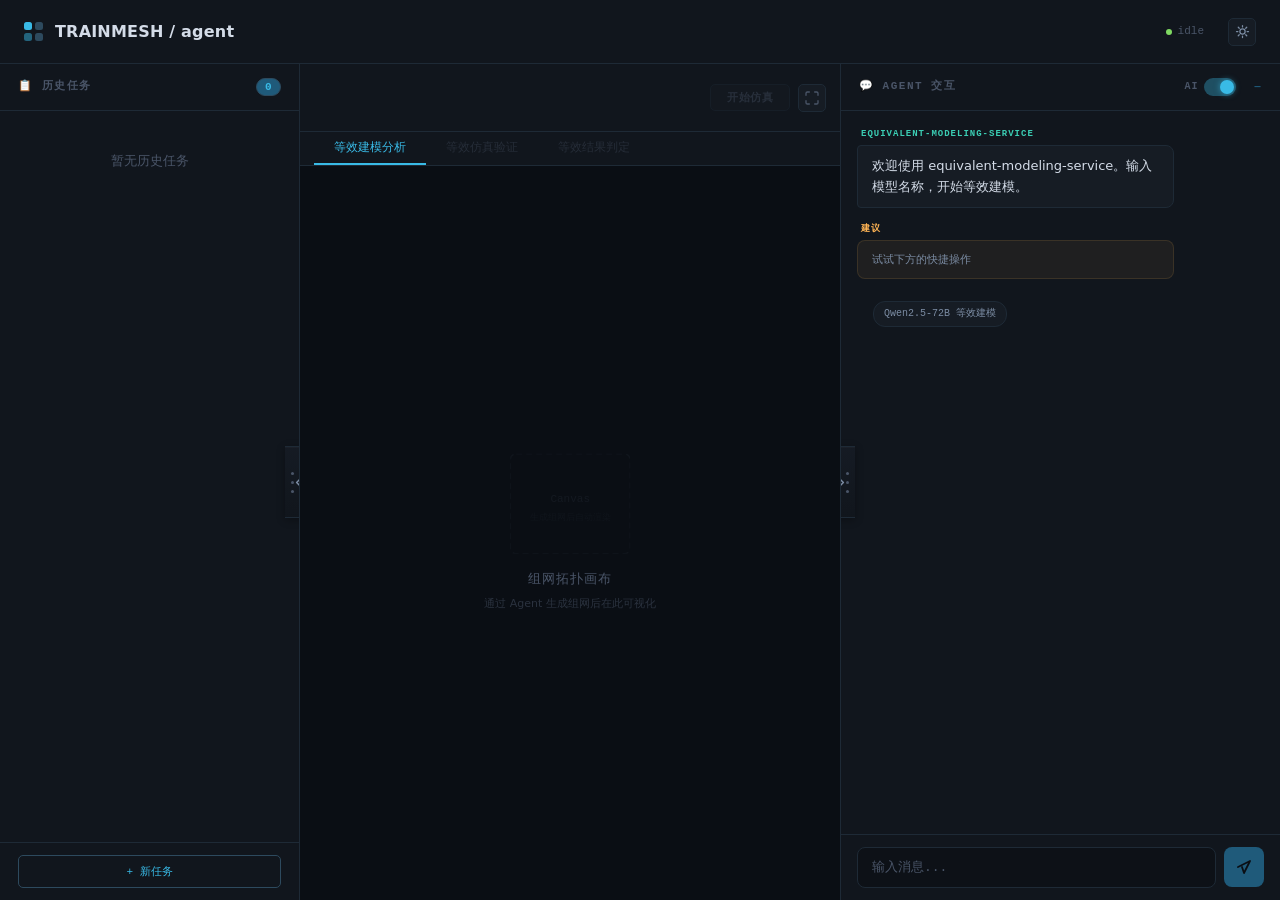
==== static/index.html @ 900a9693 "fix(web): 切换会话时断开旧仿真进度链路，修复新任务显示上一任务进度条 - newSession() / restoreSession() 切换会话时调用 _resetSimulationUi" ====
<!doctype html>
<html lang="zh-CN">
    <head>
        <meta charset="UTF-8" />
        <meta name="viewport" content="width=device-width, initial-scale=1.0" />
        <title>equivalent-modeling-service</title>
        <!-- 资源用**相对路径**：页面可能被 nginx 挂在任意前缀下（如 /ftbot/equivalent/），
             写死 /static/... 会让浏览器把它打到 nginx 根上（那里没有本应用的 location）而 404。 -->
        <script src="static/marked.min.js"></script>
        <script src="static/d3.v7.min.js"></script>
        <!-- 主题必须在首次绘制前落定，否则会先闪一下暗色（FOUC）。
             单一事实来源：<html data-theme="dark|light">，取值持久化在
             localStorage["tms-theme"]；从未选择过时用 DEFAULT_THEME。 -->
        <script>
            (function () {
                var KEY = "tms-theme";
                var DEFAULT_THEME = "dark"; // 想跟随系统配色可改成 "auto"
                var theme = DEFAULT_THEME;
                try {
                    var saved = localStorage.getItem(KEY);
                    if (saved === "light" || saved === "dark") {
                        theme = saved;
                    } else if (DEFAULT_THEME === "auto") {
                        theme = window.matchMedia("(prefers-color-scheme: light)").matches
                            ? "light"
                            : "dark";
                    }
                } catch (e) {
                    /* 隐私模式下 localStorage 不可用 → 回落默认主题 */
                }
                // URL 覆盖（优先级最高，且不落盘）：?theme=light / ?theme=dark
                // 用于分享链接与回归验证，不会改掉对方已保存的偏好。
                try {
                    var forced = /[?&]theme=(light|dark)/.exec(window.location.search);
                    if (forced) theme = forced[1];
                } catch (e) {
                    /* ignore */
                }
                document.documentElement.setAttribute("data-theme", theme);
                window.__TMS_THEME_KEY = KEY;
                window.__TMS_DEFAULT_THEME = DEFAULT_THEME;
            })();
        </script>
        <!-- 不引入任何外链样式表/字体：内网部署的 CSP 是 style-src *.huawei.com 'unsafe-inline'，
             fonts.googleapis.com 既被 CSP 拦掉、本身也不可达，控制台会报
             "Loading the stylesheet ... violates the following Content Security Policy directive"。
             等宽字体只保留 local() 声明（见下方 @font-face），零网络请求。 -->
        <link rel="stylesheet" href="static/moe-arch-renderer.css?v=20261008" />
        <style>
            /* ════════════════════════════════════════════════════════════════
               主题 token —— 颜色的单一事实来源
               <html data-theme="dark"> 为默认，<html data-theme="light"> 走下方覆盖块。
               约定：组件规则只允许引用变量，禁止再写死颜色字面量；
                     新增浅色/暗色差异时只改本层，不动任何组件规则。
               半透明色统一用 rgba(var(--TOKEN-rgb), a) 组装，因此每个强调色都带 -rgb 通道。
               ════════════════════════════════════════════════════════════════ */
            /* 等宽字体（JetBrains Mono）：刻意只用 local() 源 —— 不下载、不受 CSP 约束，
               本机装了就用它，没装则整族加载失败，由 --font-mono 的回退栈接手。
               不要改成 url(...) 或换回 fonts.googleapis.com：内网会被 CSP 拦掉。 */
            @font-face {
                font-family: "JetBrains Mono";
                font-style: normal;
                src: local("JetBrains Mono"), local("JetBrainsMono-Regular"),
                     local("JetBrainsMono-Medium"), local("JetBrainsMono-SemiBold");
            }
            :root {
                /* ── 表面 ── */
                --bg-deep: #0a0e14;         /* 画布底 */
                --bg-panel: #11161d;        /* 侧栏 / 工具条 */
                --bg-panel-rgb: 17, 22, 29;
                --bg-surface: #161c24;      /* 卡片 / 输入框 */
                --bg-surface-rgb: 22, 28, 36;
                --bg-hover: #1c2430;
                --bg-hover-rgb: 28, 36, 48;
                --bg-input: #0d1117;
                --bg-input-rgb: 13, 17, 23;
                --bg-elevated: #161b22;     /* 表头 / 代码块 / 斑马纹 */
                --bg-elevated-2: #21262d;
                --bg-darker: #0d131a;       /* 模型结构图堆叠卡片 */

                /* ── 边框 ── */
                --border: #1e2a36;
                --border-active: #2d4a5e;
                --border-strong: #ffffff;   /* 需要最强反馈的边框（勾选框 hover 等） */

                /* ── 文本 ── */
                --text-primary: #d4dce8;
                --text-secondary: #7b8ca3;
                --text-secondary-rgb: 123, 140, 163;
                --text-muted: #4a5568;
                --text-muted-rgb: 74, 85, 104;
                --text-comment: #6e7681;    /* 结果页灰注 */
                --text-line: #484f58;       /* 结果页网格线 */
                --text-code: #c9d1d9;       /* 结果页代码 / 表体文字 */
                --wf-chevron-pending: #8a94a1; /* 工作流待执行节点的虚线描边 */

                /* ── 半透明合成基准 ── */
                --hairline-rgb: 255, 255, 255; /* 发丝分隔线 / 高光叠加 */
                --scrim: rgba(0, 0, 0, 0.45);
                --scrim-strong: rgba(0, 0, 0, 0.6);
                --overlay: rgba(10, 14, 20, 0.85);
                --toast-bg: rgba(0, 0, 0, 0.85);

                /* ── 阴影 ── */
                --shadow-soft: 0 2px 8px rgba(0, 0, 0, 0.3);
                --shadow-panel: 4px 0 20px rgba(0, 0, 0, 0.4);
                --shadow-panel-left: -4px 0 20px rgba(0, 0, 0, 0.4);
                --shadow-tip: 0 4px 16px rgba(0, 0, 0, 0.5);
                --shadow-card: 0 8px 32px rgba(0, 0, 0, 0.5);
                --shadow-pop: 0 6px 28px rgba(0, 0, 0, 0.55);
                --shadow-modal: 0 10px 40px rgba(0, 0, 0, 0.55);

                /* ── 聊天气泡内嵌底色 ── */
                --inset-code-bg: rgba(0, 0, 0, 0.3);
                --inset-block-bg: rgba(0, 0, 0, 0.35);
                --inset-th-bg: rgba(0, 0, 0, 0.25);
                --inset-td-bg: rgba(0, 0, 0, 0.1);

                /* ── 强调色 ── */
                --cyan: #39bae6;
                --cyan-rgb: 57, 186, 230;
                --cyan-dim: #1f5a7a;
                --brand: #39bae6;
                --brand-line: #2d4a5e;
                --brand-bg: #1f5a7a;
                --brand-soft: #39bae67a;
                --teal: #3bceb4;
                --teal-rgb: 59, 206, 180;
                --red: #f26d78;
                --red-rgb: 242, 109, 120;
                --yellow: #ffb454;
                --yellow-rgb: 255, 180, 84;
                --green: #7fd962;
                --green-rgb: 127, 217, 98;
                --purple: #baa1ff;
                --purple-rgb: 186, 161, 255;
                --orange: #ff8f40;
                --orange-rgb: 255, 143, 64;
                --amber: #f59e0b;
                --amber-rgb: 245, 158, 11;
                --red-strong: #ef4444;
                --info-blue: #3b82f6;
                --info-blue-rgb: 59, 130, 246;

                /* ── 结果页 / 时间线图沿用的旧调色板 ── */
                --blue: #58a6ff;
                --blue-rgb: 88, 166, 255;
                --blue-light: #79c0ff;
                --green-solid: #3fb950;
                --green-solid-rgb: 63, 185, 80;
                --green-light: #7ee787;
                --green-dark: #2ea043;
                --red-solid: #f85149;
                --red-solid-rgb: 248, 81, 73;
                --row-hover: #162430;       /* tp-rect hover 填充 */
                --row-hover-green: #1a2e1f;

                /* ── 强调底色上的文字 ── */
                --on-accent: #ffffff;       /* 半透明强调渐变底色上的文字 */
                --on-solid-accent: #0a0e14; /* 实心强调色块上的文字 */

                /* ── 图表分类色 ── */
                --chart-1: #f4a261;
                --chart-2: #6abecd;
                --chart-3: #8fc93a;
                --chart-4: #b39cd0;

                /* ── Mesh：PP 位置配色 ── */
                --mesh-pp-1: #58a6ff;
                --mesh-pp-1-hover: #79c0ff;
                --mesh-pp-2: #ff8f40;
                --mesh-pp-2-hover: #ffb366;
                --mesh-pp-3: #3fb950;
                --mesh-pp-3-hover: #4ae168;

                /* ── 模型结构图配色（topo / moe 两个渲染器共用） ── */
                --model-embed-fill: #1a1a10;
                --model-ln-fill: #111a13;
                --model-attn-fill: #111922;
                --model-attn-sub-fill: #15202b;
                --model-ffn-fill: #1a1114;
                --model-ffn-sub-fill: #1f1518;
                --model-output-fill: #1a140f;
                --model-card-fill: #111820;
                --model-router-fill: #1a1528;
                --model-expert-sel-fill: #1a2030;
                --model-expert-unsel-fill: #151018;
                --model-shared-fill: #1a2a18;

                /* ── 排版 / 动效（与主题无关） ── */
                /* 等宽栈里 Latin 等宽字体必须排在中文之前：没有 webfont 时，
                   "微软雅黑" 自带拉丁字形，若排在前面会把数字/rank/公式渲染成比例字体。 */
                --font-mono: "JetBrains Mono", ui-monospace, SFMono-Regular, Menlo,
                    Consolas, "Liberation Mono", "DejaVu Sans Mono", "Courier New",
                    "微软雅黑", "Microsoft YaHei", monospace;
                --font-sans: "微软雅黑", "Microsoft YaHei", system-ui, sans-serif;
                --radius: 8px;
                --radius-sm: 5px;
                --transition: 180ms ease;
            }

            /* ── 浅色主题：只覆盖 token，组件规则一行都不用改 ── */
            :root[data-theme="light"] {
                color-scheme: light;

                --bg-deep: #eef2f7;
                --bg-panel: #ffffff;
                --bg-panel-rgb: 255, 255, 255;
                --bg-surface: #f7f9fc;
                --bg-surface-rgb: 247, 249, 252;
                --bg-hover: #e8eef6;
                --bg-hover-rgb: 232, 238, 246;
                --bg-input: #ffffff;
                --bg-input-rgb: 255, 255, 255;
                --bg-elevated: #eef2f7;
                --bg-elevated-2: #e4eaf2;
                --bg-darker: #f2f5f9;

                --border: #d5dee9;
                --border-active: #9ab3c9;
                --border-strong: #64748b;

                --text-primary: #16212e;
                --text-secondary: #4d6076;
                --text-secondary-rgb: 77, 96, 118;
                --text-muted: #7c8da1;
                --text-muted-rgb: 124, 141, 161;
                --text-comment: #7c8da1;
                --text-line: #b6c2cf;
                --text-code: #24313f;
                --wf-chevron-pending: #8496a8;

                --hairline-rgb: 22, 33, 46;
                --scrim: rgba(15, 23, 42, 0.32);
                --scrim-strong: rgba(15, 23, 42, 0.38);
                --overlay: rgba(226, 232, 240, 0.82);
                --toast-bg: rgba(255, 255, 255, 0.97);

                --shadow-soft: 0 2px 8px rgba(15, 23, 42, 0.08);
                --shadow-panel: 4px 0 20px rgba(15, 23, 42, 0.12);
                --shadow-panel-left: -4px 0 20px rgba(15, 23, 42, 0.12);
                --shadow-tip: 0 4px 16px rgba(15, 23, 42, 0.12);
                --shadow-card: 0 8px 32px rgba(15, 23, 42, 0.14);
                --shadow-pop: 0 6px 28px rgba(15, 23, 42, 0.14);
                --shadow-modal: 0 10px 40px rgba(15, 23, 42, 0.18);

                --inset-code-bg: rgba(22, 33, 46, 0.07);
                --inset-block-bg: rgba(22, 33, 46, 0.055);
                --inset-th-bg: rgba(22, 33, 46, 0.04);
                --inset-td-bg: rgba(22, 33, 46, 0.018);

                --cyan: #0b7ba3;
                --cyan-rgb: 11, 123, 163;
                --cyan-dim: #2f6f8f;
                --brand: #2774ed;
                --brand-line: #c9dcfa;
                --brand-bg: #edf4ff;
                --brand-soft: #2774ed7a;
                --teal: #0a8a72;
                --teal-rgb: 10, 138, 114;
                --red: #c83743;
                --red-rgb: 200, 55, 67;
                --yellow: #a86a00;
                --yellow-rgb: 168, 106, 0;
                --green: #2f8f3f;
                --green-rgb: 47, 143, 63;
                --purple: #6b4fd0;
                --purple-rgb: 107, 79, 208;
                --orange: #c25a10;
                --orange-rgb: 194, 90, 16;
                --amber: #b26a00;
                --amber-rgb: 178, 106, 0;
                --red-strong: #dc2626;
                --info-blue: #2563eb;
                --info-blue-rgb: 37, 99, 235;

                --blue: #1a6fd4;
                --blue-rgb: 26, 111, 212;
                --blue-light: #3f8ae0;
                --green-solid: #1a7f37;
                --green-solid-rgb: 26, 127, 55;
                --green-light: #2ea043;
                --green-dark: #16752f;
                --red-solid: #cf222e;
                --red-solid-rgb: 207, 34, 46;
                --row-hover: #dbeafe;
                --row-hover-green: #dcf5e3;

                --on-accent: #08475e;
                --on-solid-accent: #ffffff;

                --chart-1: #e08b3c;
                --chart-2: #3d95a8;
                --chart-3: #6ba32a;
                --chart-4: #8f6fc4;

                --mesh-pp-1: #1a6fd4;
                --mesh-pp-1-hover: #3f8ae0;
                --mesh-pp-2: #c25a10;
                --mesh-pp-2-hover: #e07b2b;
                --mesh-pp-3: #1a7f37;
                --mesh-pp-3-hover: #2ea043;

                --model-embed-fill: #fdf4dc;
                --model-ln-fill: #e6f7e8;
                --model-attn-fill: #e4f2fa;
                --model-attn-sub-fill: #eef7fc;
                --model-ffn-fill: #fdeceb;
                --model-ffn-sub-fill: #fdf2f1;
                --model-output-fill: #fdeee0;
                --model-card-fill: #f4f8fb;
                --model-router-fill: #f0ecfb;
                --model-expert-sel-fill: #e4f0fa;
                --model-expert-unsel-fill: #fdeceb;
                --model-shared-fill: #e6f7e8;
            }

            /* ── 主题切换按钮 ── */
            .theme-toggle {
                margin-left: 12px;
                width: 28px;
                height: 28px;
                flex-shrink: 0;
                padding: 0;
                border-radius: var(--radius-sm);
                border: 1px solid var(--border);
                background: var(--bg-surface);
                color: var(--text-secondary);
                cursor: pointer;
                display: flex;
                align-items: center;
                justify-content: center;
                transition: all var(--transition);
            }
            .theme-toggle:hover {
                border-color: var(--cyan-dim);
                color: var(--cyan);
                background: rgba(var(--cyan-rgb), 0.1);
            }
            .theme-toggle:focus-visible {
                outline: 2px solid var(--cyan);
                outline-offset: 1px;
            }
            .theme-toggle svg {
                width: 15px;
                height: 15px;
                display: block;
            }
            /* 暗色主题显示「太阳」（点击转浅色），浅色主题显示「月亮」 */
            .theme-toggle .icon-moon {
                display: none;
            }
            :root[data-theme="light"] .theme-toggle .icon-sun {
                display: none;
            }
            :root[data-theme="light"] .theme-toggle .icon-moon {
                display: block;
            }


            * {
                margin: 0;
                padding: 0;
                box-sizing: border-box;
            }

            body {
                background: var(--bg-deep);
                color: var(--text-primary);
                font-family: var(--font-sans);
                font-size: 14px;
                line-height: 1.6;
                height: 100vh;
                overflow: hidden;
                display: flex;
                flex-direction: column;
            }

            /* ── Title Bar ── */
            .titlebar {
                height: 64px;
                background: var(--bg-panel);
                border-bottom: 1px solid var(--border);
                display: flex;
                align-items: center;
                padding: 0 24px;
                gap: 12px;
                user-select: none;
                flex-shrink: 0;
            }
            .titlebar-logo {
                font-family: var(--font-sans);
                font-weight: 700;
                font-size: 16px;
                color: var(--text-primary);
                letter-spacing: 0.2px;
                white-space: nowrap;
            }
            /* ── 统一品牌 logo（2×2 蓝方块，与算子/Agent 工作台一致） ── */
            .tb-logo {
                display: grid;
                grid-template-columns: repeat(2, 8px);
                grid-template-rows: repeat(2, 8px);
                gap: 3px;
                flex-shrink: 0;
            }
            .tb-logo i {
                width: 8px;
                height: 8px;
                border-radius: 2.5px;
                background: var(--brand);
                display: block;
            }
            .tb-logo i:nth-child(2),
            .tb-logo i:nth-child(4) {
                background: var(--brand-line);
            }
            .tb-logo i:nth-child(3) {
                background: var(--brand-soft);
            }
            .titlebar-status {
                margin-left: auto;
                font-family: var(--font-mono);
                font-size: 11px;
                color: var(--text-muted);
                display: flex;
                align-items: center;
                gap: 6px;
            }
            .status-indicator {
                width: 6px;
                height: 6px;
                border-radius: 50%;
                background: var(--green);
                animation: pulse-status 2s ease-in-out infinite;
            }
            @keyframes pulse-status {
                0%,
                100% {
                    opacity: 1;
                }
                50% {
                    opacity: 0.4;
                }
            }
            @keyframes pulse-dot {
                0%, 100% { opacity: 1; transform: scale(1); }
                50% { opacity: 0.3; transform: scale(0.6); }
            }

            /* ── Main Layout ── */
            .main-container {
                display: flex;
                flex: 1;
                min-height: 0;
            }

            /* ── Left Panel: History ── */
            .panel-left {
                width: 300px;
                min-width: 260px;
                background: var(--bg-panel);
                border-right: 1px solid var(--border);
                display: flex;
                flex-direction: column;
                flex-shrink: 0;
                position: relative;
                transition: width 0.28s cubic-bezier(0.4, 0, 0.2, 1),
                    min-width 0.28s cubic-bezier(0.4, 0, 0.2, 1);
                overflow: hidden;
            }
            .panel-left.collapsed {
                width: 36px;
                min-width: 36px;
            }
            .panel-left.collapsed .panel-header,
            .panel-left.collapsed .history-list,
            .panel-left.collapsed .panel-footer {
                display: none;
            }
            .panel-header {
                padding: 14px 18px;
                border-bottom: 1px solid var(--border);
                font-family: var(--font-mono);
                font-size: 11px;
                font-weight: 600;
                text-transform: uppercase;
                letter-spacing: 1.5px;
                color: var(--text-muted);
                display: flex;
                align-items: center;
                gap: 8px;
            }
            .panel-header .count {
                margin-left: auto;
                display: inline-flex;
                align-items: center;
                justify-content: center;
                min-width: 20px;
                height: 18px;
                padding: 0 8px;
                border-radius: 9px;
                border: 1px solid var(--brand-line);
                background: var(--brand-bg);
                color: var(--brand);
                font-family: var(--font-mono);
                font-size: 11px;
                font-weight: 600;
                line-height: 1;
                letter-spacing: 0.5px;
                white-space: nowrap;
                flex: 0 0 auto;
            }
            .history-list {
                flex: 1;
                overflow-y: auto;
                padding: 8px;
            }
            .history-list::-webkit-scrollbar {
                width: 4px;
            }
            .history-list::-webkit-scrollbar-thumb {
                background: var(--border);
                border-radius: 2px;
            }
            .history-item {
                padding: 10px 12px;
                border-radius: var(--radius-sm);
                cursor: pointer;
                transition: background var(--transition);
                margin-bottom: 3px;
                border: 1px solid transparent;
                position: relative;
            }
            .history-item:hover {
                background: var(--bg-hover);
            }
            .history-item.active {
                background: var(--bg-surface);
                border-color: var(--border-active);
            }
            .history-item-main {
                flex: 1;
                min-width: 0;
                cursor: pointer;
            }
            .history-item-title {
                font-size: 13px;
                font-weight: 500;
                color: var(--text-primary);
                margin-bottom: 3px;
                white-space: nowrap;
                overflow: hidden;
                text-overflow: ellipsis;
            }
            .history-persist-warn {
                color: var(--red);
                font-size: 11px;
                font-weight: 600;
                margin-left: 4px;
                cursor: help;
            }
            .history-item-model {
                display: flex;
                align-items: center;
                gap: 5px;
                min-width: 0;
                margin-bottom: 4px;
                font-size: 11px;
                color: var(--text-secondary);
            }
            .history-item-model-tag {
                flex-shrink: 0;
                font-family: var(--font-mono);
                font-size: 9px;
                line-height: 1;
                padding: 2px 6px;
                border-radius: 8px;
                color: var(--cyan);
                background: rgba(var(--cyan-rgb), 0.12);
            }
            .history-item-model-name {
                min-width: 0;
                white-space: nowrap;
                overflow: hidden;
                text-overflow: ellipsis;
            }
            .history-item-model-type {
                flex-shrink: 0;
                font-family: var(--font-mono);
                font-size: 9px;
                line-height: 1;
                padding: 2px 6px;
                border-radius: 8px;
                font-weight: 500;
            }
            .history-item-model-type.type-dense {
                color: var(--text-secondary);
                background: rgba(var(--text-secondary-rgb), 0.12);
            }
            .history-item-model-type.type-moe {
                color: var(--purple);
                background: rgba(var(--purple-rgb), 0.12);
            }
            .history-delete {
                position: absolute;
                right: 8px;
                bottom: 6px;
                width: 18px;
                height: 18px;
                border: none;
                background: transparent;
                color: var(--text-muted);
                cursor: pointer;
                border-radius: 3px;
                padding: 0;
                opacity: 0;
                display: flex;
                align-items: center;
                justify-content: center;
                transition:
                    opacity var(--transition),
                    color var(--transition),
                    background var(--transition);
            }
            .history-item:hover .history-delete {
                opacity: 1;
            }
            .history-delete:hover {
                color: var(--red);
                background: rgba(var(--red-rgb), 0.1);
            }
            .history-delete svg {
                width: 14px;
                height: 14px;
                fill: currentColor;
            }
            .history-empty {
                padding: 32px 16px;
                text-align: center;
                color: var(--text-muted);
                font-size: 13px;
            }
            .history-item-meta {
                font-family: var(--font-mono);
                font-size: 10px;
                color: var(--text-muted);
                display: flex;
                align-items: center;
                gap: 10px;
            }
            .history-badge {
                font-family: var(--font-mono);
                font-size: 9px;
                padding: 2px 7px;
                border-radius: 10px;
                font-weight: 500;
            }
            .badge-running {
                background: rgba(var(--cyan-rgb), 0.15);
                color: var(--cyan);
            }
            .badge-done {
                background: rgba(var(--green-rgb), 0.12);
                color: var(--green);
            }
            .badge-failed {
                background: rgba(var(--red-rgb), 0.12);
                color: var(--red);
            }
            .badge-draft {
                background: rgba(var(--text-secondary-rgb), 0.12);
                color: var(--text-secondary);
            }
            .panel-footer {
                padding: 12px 18px;
                border-top: 1px solid var(--border);
                display: flex;
                gap: 8px;
            }
            .btn-new {
                flex: 1;
                padding: 8px 0;
                background: transparent;
                border: 1px solid var(--border-active);
                color: var(--cyan);
                font-family: var(--font-mono);
                font-size: 11px;
                cursor: pointer;
                border-radius: var(--radius-sm);
                transition: all var(--transition);
                font-weight: 500;
            }
            .btn-new:hover {
                background: rgba(var(--cyan-rgb), 0.08);
            }

            /* ── Center: Canvas ── */
            .panel-center {
                flex: 1;
                background: var(--bg-deep);
                display: flex;
                flex-direction: column;
                min-width: 0;
                position: relative;
            }
            .canvas-toolbar {
                height: 68px;
                background: var(--bg-panel);
                border-bottom: 1px solid var(--border);
                display: flex;
                align-items: center;
                padding: 0 14px;
                gap: 8px;
                flex-shrink: 0;
                user-select: none;
                position: relative;
            }
            .wf-inline-svg {
                flex: 1;
                min-width: 200px;
                overflow: visible;
            }
            .canvas-label {
                display: none;
            }
            .canvas-toolbar-right {
                margin-left: auto;
                display: flex;
                gap: 8px;
                align-items: center;
            }
            .btn-sim {
                padding: 5px 16px;
                border-radius: var(--radius-sm);
                border: 1px solid var(--border);
                background: var(--bg-surface);
                color: var(--text-muted);
                font-family: var(--font-mono);
                font-size: 11px;
                font-weight: 600;
                cursor: not-allowed;
                transition: all var(--transition);
                white-space: nowrap;
                user-select: none;
                letter-spacing: 0.5px;
            }
            .btn-sim:disabled {
                opacity: 0.4;
            }
            .btn-sim.sim-done {
                cursor: default;
                opacity: 0.65;
                border-color: var(--teal);
                color: var(--teal);
                background: linear-gradient(
                    135deg,
                    rgba(var(--teal-rgb), 0.15),
                    rgba(var(--teal-rgb), 0.05)
                );
            }
            .btn-sim.sim-retry {
                cursor: pointer;
                color: var(--yellow);
                border-color: var(--orange);
                background: linear-gradient(
                    135deg,
                    rgba(var(--orange-rgb), 0.2),
                    rgba(var(--yellow-rgb), 0.08)
                );
                box-shadow: 0 0 8px rgba(var(--orange-rgb), 0.15);
            }
            .btn-sim:not(:disabled) {
                cursor: pointer;
                color: var(--on-accent);
                border-color: var(--cyan);
                background: linear-gradient(
                    135deg,
                    rgba(var(--cyan-rgb), 0.25),
                    rgba(var(--teal-rgb), 0.15)
                );
                box-shadow: 0 0 12px rgba(var(--cyan-rgb), 0.12);
            }
            .btn-sim:not(:disabled):hover {
                background: linear-gradient(
                    135deg,
                    rgba(var(--cyan-rgb), 0.4),
                    rgba(var(--teal-rgb), 0.25)
                );
                box-shadow: 0 0 18px rgba(var(--cyan-rgb), 0.25);
            }
            .toggle-btn {
                font-family: var(--font-mono);
                font-size: 9px;
                padding: 3px 10px;
                border-radius: 10px;
                border: 1px solid var(--border);
                background: transparent;
                color: var(--text-muted);
                cursor: pointer;
                transition: all var(--transition);
                font-weight: 500;
            }
            .toggle-btn:hover {
                border-color: var(--text-muted);
                color: var(--text-secondary);
            }
            .toggle-btn.active {
                border-color: var(--cyan-dim);
                color: var(--cyan);
                background: rgba(var(--cyan-rgb), 0.1);
            }

            /* ── Fullscreen Toggle Button ── */
            .btn-fullscreen {
                width: 28px;
                height: 28px;
                padding: 0;
                border-radius: var(--radius-sm);
                border: 1px solid var(--border);
                background: var(--bg-surface);
                color: var(--text-muted);
                cursor: pointer;
                display: flex;
                align-items: center;
                justify-content: center;
                transition: all var(--transition);
            }
            .btn-fullscreen:hover {
                border-color: var(--cyan-dim);
                color: var(--cyan);
                background: rgba(var(--cyan-rgb), 0.08);
            }
            .btn-fullscreen svg {
                width: 16px;
                height: 16px;
            }

            /* ── Fullscreen Mode: collapse side panels with hover slide-in ── */
            .main-container.canvas-fullscreen {
                position: relative;
            }
            .main-container.canvas-fullscreen .panel-left,
            .main-container.canvas-fullscreen .panel-right {
                display: flex;
                position: absolute;
                top: 0;
                bottom: 0;
                z-index: 200;
                transition: transform 0.3s cubic-bezier(0.4, 0, 0.2, 1);
                box-shadow: none;
            }
            .main-container.canvas-fullscreen .panel-left {
                left: 0;
                transform: translateX(-100%);
                border-right: 1px solid var(--border);
            }
            .main-container.canvas-fullscreen .panel-left.panel-visible {
                transform: translateX(0);
                box-shadow: var(--shadow-panel);
            }
            .main-container.canvas-fullscreen .panel-right {
                right: 0;
                transform: translateX(100%);
                border-left: 1px solid var(--border);
            }
            .main-container.canvas-fullscreen .panel-right.panel-visible {
                transform: translateX(0);
                box-shadow: var(--shadow-panel-left);
            }

            /* ── Edge hover trigger zones (only in fullscreen mode) ── */
            .fullscreen-edge-trigger {
                display: none;
                position: absolute;
                top: 0;
                bottom: 0;
                width: 12px;
                z-index: 199;
            }
            .main-container.canvas-fullscreen .fullscreen-edge-trigger {
                display: block;
            }
            .fullscreen-edge-trigger.left {
                left: 0;
            }
            .fullscreen-edge-trigger.right {
                right: 0;
            }

            /* ── Panel Collapse Handle (拉手) ── */
            .panel-collapse-handle {
                position: absolute;
                top: 50%;
                transform: translateY(-50%);
                z-index: 15;
                width: 28px;
                height: 72px;
                background: linear-gradient(
                    180deg,
                    rgba(var(--bg-surface-rgb), 0.96) 0%,
                    rgba(var(--bg-panel-rgb), 0.98) 100%
                );
                border: 1.5px solid var(--border);
                cursor: pointer;
                display: flex;
                align-items: center;
                justify-content: center;
                border-radius: 7px;
                transition: all 0.3s cubic-bezier(0.4, 0, 0.2, 1);
                color: var(--text-secondary);
                padding: 0;
                box-shadow: inset 0 1px 0 rgba(var(--hairline-rgb), 0.025),
                    var(--shadow-soft);
                backdrop-filter: blur(6px);
                -webkit-backdrop-filter: blur(6px);
            }
            /* Three grip dots (vertical ellipsis pattern) */
            .panel-collapse-handle::before {
                content: "";
                position: absolute;
                width: 3px;
                height: 3px;
                background: var(--text-muted);
                border-radius: 50%;
                transition: all 0.3s cubic-bezier(0.4, 0, 0.2, 1);
                box-shadow: 0 9px 0 var(--text-muted),
                    0 -9px 0 var(--text-muted);
            }
            /* Outer glow ring (invisible until hover) */
            .panel-collapse-handle::after {
                content: "";
                position: absolute;
                inset: -3px;
                border-radius: 10px;
                border: 1.5px solid transparent;
                transition: all 0.3s cubic-bezier(0.4, 0, 0.2, 1);
                pointer-events: none;
                opacity: 0;
            }
            .panel-collapse-handle:hover {
                background: linear-gradient(
                    180deg,
                    rgba(var(--bg-hover-rgb), 0.98) 0%,
                    rgba(var(--bg-surface-rgb), 0.98) 100%
                );
                border-color: var(--cyan);
                color: var(--cyan);
                box-shadow: inset 0 1px 0 rgba(var(--cyan-rgb), 0.08),
                    0 0 24px rgba(var(--cyan-rgb), 0.18),
                    0 0 6px rgba(var(--cyan-rgb), 0.1);
                transform: translateY(-50%) scale(1.06);
            }
            .panel-collapse-handle:hover::before {
                background: var(--cyan);
                box-shadow: 0 9px 0 var(--cyan),
                    0 -9px 0 var(--cyan);
                filter: drop-shadow(0 0 3px rgba(var(--cyan-rgb), 0.5));
            }
            .panel-collapse-handle:hover::after {
                border-color: rgba(var(--cyan-rgb), 0.22);
                opacity: 1;
                box-shadow: 0 0 14px rgba(var(--cyan-rgb), 0.06);
            }
            .panel-collapse-handle:active {
                transform: translateY(-50%) scale(0.97) !important;
                transition: all 0.08s ease;
            }
            .panel-collapse-handle svg {
                width: 15px;
                height: 15px;
                transition: transform 0.35s cubic-bezier(0.4, 0, 0.2, 1),
                    filter 0.3s ease;
                flex-shrink: 0;
            }
            .panel-collapse-handle:hover svg {
                filter: drop-shadow(0 0 4px rgba(var(--cyan-rgb), 0.35));
            }

            /* ── Left panel handle (attached to right edge) ── */
            .panel-left .panel-collapse-handle {
                right: -14px;
                border-left: none;
                border-radius: 0 7px 7px 0;
            }
            .panel-left .panel-collapse-handle::before {
                left: 6px;
            }

            /* ── Right panel handle (attached to left edge) ── */
            .panel-right .panel-collapse-handle {
                left: -14px;
                border-right: none;
                border-radius: 7px 0 0 7px;
            }
            .panel-right .panel-collapse-handle::before {
                right: 6px;
            }

            /* ── Collapsed state: handle centered in thin strip ── */
            .panel-left.collapsed .panel-collapse-handle {
                right: auto;
                left: 50%;
                transform: translate(-50%, -50%);
                border: 1.5px solid var(--border);
                border-radius: 7px;
            }
            .panel-left.collapsed .panel-collapse-handle:hover {
                border-color: var(--cyan);
                box-shadow: 0 0 24px rgba(var(--cyan-rgb), 0.18),
                    0 0 6px rgba(var(--cyan-rgb), 0.1);
                transform: translate(-50%, -50%) scale(1.1);
            }
            .panel-left.collapsed .panel-collapse-handle:active {
                transform: translate(-50%, -50%) scale(0.96) !important;
            }

            .panel-right.collapsed .panel-collapse-handle {
                left: auto;
                right: 50%;
                transform: translate(50%, -50%);
                border: 1.5px solid var(--border);
                border-radius: 7px;
            }
            .panel-right.collapsed .panel-collapse-handle:hover {
                border-color: var(--cyan);
                box-shadow: 0 0 24px rgba(var(--cyan-rgb), 0.18),
                    0 0 6px rgba(var(--cyan-rgb), 0.1);
                transform: translate(50%, -50%) scale(1.1);
            }
            .panel-right.collapsed .panel-collapse-handle:active {
                transform: translate(50%, -50%) scale(0.96) !important;
            }

            /* Chevron rotation when collapsed */
            .panel-left.collapsed .panel-collapse-handle svg {
                transform: rotate(180deg);
            }
            .panel-right.collapsed .panel-collapse-handle svg {
                transform: rotate(180deg);
            }

            /* ── Canvas Tabs ── */
            .canvas-tabs {
                display: flex;
                gap: 0;
                flex-shrink: 0;
                padding: 0 14px;
                background: var(--bg-panel);
                border-bottom: 1px solid var(--border);
            }
            .canvas-tab {
                padding: 7px 20px;
                font-size: 12px;
                color: var(--text-muted);
                cursor: pointer;
                border-bottom: 2px solid transparent;
                transition: all var(--transition);
                background: none;
                border-top: none;
                border-left: none;
                border-right: none;
                font-family: var(--font-sans);
                font-weight: 500;
                user-select: none;
            }
            .canvas-tab:hover {
                color: var(--text-primary);
            }
            .canvas-tab.active {
                color: var(--cyan);
                border-bottom-color: var(--cyan);
            }
            .canvas-tab:disabled {
                color: var(--text-muted);
                opacity: 0.35;
                cursor: not-allowed;
                pointer-events: none;
            }

            /* ── Canvas Tab Panels ── */
            .canvas-tab-panel {
                display: none;
                flex: 1;
                min-height: 0;
            }
            .canvas-tab-panel.active {
                display: flex;
                flex-direction: column;
            }
            .canvas-tab-panel .canvas-svg-wrap {
                flex: 1;
            }
            .canvas-results-placeholder {
                flex: 1;
                display: flex;
                align-items: center;
                justify-content: center;
                color: var(--text-muted);
                font-family: var(--font-mono);
                font-size: 13px;
                letter-spacing: 1px;
            }

            /* ── Simulation Tab ── */
            .sim-panel-wrap {
                flex: 1;
                display: flex;
                flex-direction: column;
                min-height: 0;
            }
            .sim-topo-area {
                flex: 0 0 48%;
                min-height: 150px;
                max-height: 62%;
                position: relative;
                overflow: hidden;
                display: flex;
                align-items: center;
                justify-content: center;
            }
            .sim-topo-area .canvas-section {
                width: 100%;
                height: 100%;
            }
            .sim-resize-handle {
                flex: 0 0 8px;
                background: transparent;
                cursor: row-resize;
                transition: background 0.2s ease;
                position: relative;
                z-index: 10;
                display: flex;
                align-items: center;
                justify-content: center;
            }
            /* Central grip bar */
            .sim-resize-handle::before {
                content: "";
                width: 40px;
                height: 3px;
                background: var(--border-active);
                border-radius: 2px;
                transition: all 0.25s cubic-bezier(0.4, 0, 0.2, 1);
            }
            /* Three grip dots */
            .sim-resize-handle::after {
                content: "";
                position: absolute;
                left: 50%;
                top: 50%;
                transform: translate(-50%, -50%);
                width: 4px;
                height: 4px;
                background: var(--text-muted);
                border-radius: 50%;
                box-shadow: 8px 0 0 var(--text-muted),
                    -8px 0 0 var(--text-muted);
                transition: all 0.25s cubic-bezier(0.4, 0, 0.2, 1);
            }
            .sim-resize-handle:hover {
                background: rgba(var(--cyan-rgb), 0.04);
            }
            .sim-resize-handle:hover::before {
                background: var(--cyan);
                box-shadow: 0 0 10px rgba(var(--cyan-rgb), 0.3);
                width: 52px;
            }
            .sim-resize-handle:hover::after {
                background: var(--cyan);
                box-shadow: 8px 0 0 var(--cyan),
                    -8px 0 0 var(--cyan);
                filter: drop-shadow(0 0 3px rgba(var(--cyan-rgb), 0.4));
            }
            .sim-resize-handle.active {
                background: rgba(var(--cyan-rgb), 0.07);
            }
            .sim-resize-handle.active::before {
                background: var(--cyan);
                box-shadow: 0 0 14px rgba(var(--cyan-rgb), 0.4);
                width: 60px;
            }
            .sim-resize-handle.active::after {
                background: var(--cyan);
                box-shadow: 8px 0 0 var(--cyan),
                    -8px 0 0 var(--cyan);
                filter: drop-shadow(0 0 4px rgba(var(--cyan-rgb), 0.5));
            }
            .sim-topo-placeholder {
                display: flex;
                flex-direction: column;
                align-items: center;
                justify-content: center;
                gap: 8px;
                color: var(--text-muted);
                font-family: var(--font-sans);
                font-size: 13px;
            }
            .sim-topo-placeholder span {
                font-size: 11px;
                color: var(--text-muted);
                opacity: 0.5;
            }
            .sim-results-area {
                flex: 1;
                display: flex;
                flex-direction: column;
                min-height: 0;
            }
            .sim-results-header {
                flex-shrink: 0;
                padding: 10px 20px 8px;
            }
            .sim-results-body {
                flex: 1;
                overflow-y: auto;
                padding: 0 20px 16px;
                min-height: 0;
            }
            .sim-results-body::-webkit-scrollbar {
                width: 4px;
            }
            .sim-results-body::-webkit-scrollbar-track {
                background: transparent;
            }
            .sim-results-body::-webkit-scrollbar-thumb {
                background: var(--border);
                border-radius: 2px;
                transition: background 0.2s;
            }
            .sim-results-body:hover::-webkit-scrollbar {
                width: 8px;
            }
            .sim-results-body:hover::-webkit-scrollbar-thumb {
                background: var(--cyan);
                border-radius: 4px;
            }

            /* ── Results Tab ── */
            .results-wrap {
                flex: 1;
                overflow-y: auto;
                padding: 16px 20px;
                display: flex;
                flex-direction: column;
                gap: 20px;
            }
            .results-wrap::-webkit-scrollbar {
                width: 4px;
            }
            .results-wrap::-webkit-scrollbar-thumb {
                background: var(--border);
                border-radius: 2px;
            }
            .rank-switcher-bar {
                display: flex;
                align-items: center;
                gap: 12px;
                padding: 8px 14px;
                background: var(--bg-panel);
                border: 1px solid var(--border);
                border-radius: var(--radius);
                flex-shrink: 0;
            }
            .rank-sw-label-text {
                font-family: var(--font-mono);
                font-size: 11px;
                color: var(--text-muted);
            }
            .rank-sw-value {
                font-family: var(--font-mono);
                font-size: 13px;
                font-weight: 600;
                color: var(--teal);
            }
            .rank-sw-spacer {
                flex: 1;
            }
            .rank-sw-label {
                font-family: var(--font-mono);
                font-size: 10px;
                color: var(--text-muted);
                margin-left: 4px;
            }
            .rank-sw-select {
                background: var(--bg-surface);
                color: var(--text-primary);
                border: 1px solid var(--border);
                border-radius: var(--radius-sm);
                font-family: var(--font-mono);
                font-size: 11px;
                padding: 2px 6px;
                cursor: pointer;
                outline: none;
            }
            .rank-sw-select:focus {
                border-color: var(--cyan);
            }

            .result-section {
                background: var(--bg-surface);
                border: 1px solid var(--border);
                border-radius: var(--radius);
                overflow: visible;
            }
            .result-section-header {
                border-radius: var(--radius) var(--radius) 0 0;
            }
            .result-section-header {
                padding: 10px 16px;
                background: var(--bg-panel);
                border-bottom: 1px solid var(--border);
                display: flex;
                align-items: baseline;
                gap: 12px;
            }
            .result-section-title {
                font-family: var(--font-mono);
                font-size: 12px;
                font-weight: 600;
                color: var(--text-primary);
                white-space: nowrap;
            }
            .result-section-sub {
                font-family: var(--font-mono);
                font-size: 10px;
                color: var(--text-muted);
                white-space: nowrap;
                overflow: hidden;
                text-overflow: ellipsis;
            }
            .result-chart {
                padding: 12px 8px 8px;
                overflow-x: auto;
                position: relative;
            }
            .result-chart svg {
                display: block;
            }
            .result-chart::-webkit-scrollbar {
                width: 4px;
                height: 4px;
            }
            .result-chart::-webkit-scrollbar-thumb {
                background: var(--border);
                border-radius: 2px;
                transition: background 0.2s;
            }
            .result-chart::-webkit-scrollbar-track {
                background: transparent;
            }
            .result-chart:hover::-webkit-scrollbar {
                height: 8px;
            }
            .result-chart:hover::-webkit-scrollbar-thumb {
                background: var(--cyan);
                border-radius: 4px;
            }

            /* operator spec table */
            .result-table-wrap {
                padding: 0;
                overflow-x: auto;
                max-height: 420px;
                overflow-y: auto;
            }
            .result-table-wrap::-webkit-scrollbar {
                width: 4px;
                height: 4px;
            }
            .result-table-wrap::-webkit-scrollbar-thumb {
                background: var(--border);
                border-radius: 2px;
            }
            .result-op-table {
                width: 100%;
                border-collapse: collapse;
                font-family: var(--font-mono);
                font-size: 10px;
            }
            .result-op-table thead {
                position: sticky;
                top: 0;
                z-index: 2;
            }
            .result-op-table th {
                background: var(--bg-elevated);
                color: var(--text-code);
                font-weight: 600;
                padding: 7px 10px;
                text-align: left;
                white-space: nowrap;
                border-bottom: 2px solid var(--border);
                text-transform: uppercase;
                letter-spacing: 0.5px;
                font-size: 11px;
            }
            .result-op-table td {
                padding: 6px 10px;
                border-bottom: 1px solid rgba(var(--hairline-rgb), 0.04);
                color: var(--text-secondary);
                white-space: nowrap;
                max-width: 180px;
                overflow: hidden;
                text-overflow: ellipsis;
            }
            .result-op-table tbody tr:hover td {
                background: rgba(var(--cyan-rgb), 0.04);
                color: var(--text-primary);
            }
            .result-op-table .cell-shape {
                color: var(--teal);
            }
            .result-op-table .cell-flops {
                color: var(--cyan);
                text-align: right;
            }
            .result-op-table .cell-hbm {
                color: var(--purple);
                text-align: right;
            }
            .result-op-table .cell-comm {
                color: var(--orange);
                text-align: right;
            }
            .result-op-table .cell-stage {
                text-align: center;
            }
            .result-op-table .cell-phase {
                text-align: center;
            }
            .phase-badge {
                display: inline-block;
                padding: 2px 8px;
                border-radius: 10px;
                font-size: 9px;
                font-weight: 600;
                letter-spacing: 0.5px;
            }
            .phase-badge.fwd {
                background: rgba(var(--cyan-rgb), 0.18);
                color: var(--cyan);
            }
            .phase-badge.bwd {
                background: rgba(var(--teal-rgb), 0.18);
                color: var(--teal);
            }
            .phase-badge.opt {
                background: rgba(var(--yellow-rgb), 0.18);
                color: var(--yellow);
            }
            .phase-badge.comm {
                background: rgba(var(--orange-rgb), 0.18);
                color: var(--orange);
            }

            /* load-sequence chart tooltips */
            .result-tooltip {
                position: fixed;
                pointer-events: none;
                z-index: 5000;
                background: var(--bg-panel);
                border: 1px solid var(--border-active);
                border-radius: 6px;
                padding: 8px 12px;
                font-family: var(--font-mono);
                font-size: 10px;
                color: var(--text-primary);
                opacity: 0;
                box-shadow: var(--shadow-tip);
                white-space: nowrap;
                transition: opacity 0.12s;
                max-width: 380px;
            }
            .result-tooltip.show {
                opacity: 1;
            }
            .canvas-svg-wrap {
                flex: 1;
                position: relative;
                overflow: auto;
            }
            .canvas-svg-wrap::-webkit-scrollbar {
                width: 4px;
                height: 4px;
            }
            .canvas-svg-wrap::-webkit-scrollbar-thumb {
                background: var(--border);
                border-radius: 2px;
            }
            .canvas-section {
                width: 100%;
                position: relative;
            }
            .canvas-section svg {
                width: 100%;
                display: block;
            }
            .canvas-placeholder {
                text-align: center;
                color: var(--text-muted);
                position: absolute;
                top: 50%;
                left: 50%;
                transform: translate(-50%, -50%);
            }
            .canvas-placeholder svg {
                display: block;
                margin: 0 auto 16px;
                opacity: 0.25;
            }
            .canvas-placeholder p {
                font-family: var(--font-mono);
                font-size: 13px;
                letter-spacing: 1px;
            }
            .canvas-placeholder span {
                font-size: 11px;
                display: block;
                margin-top: 4px;
                opacity: 0.5;
            }
            .canvas-placeholder.hidden {
                display: none;
            }

            /* ── 空画布开始引导（新建任务后的两个开始入口） ──
               只在画布无任何组网/模型数据时出现；任一入口开始后自动隐藏，
               下次新建任务重新出现。颜色一律走 token，不写字面量。 */
            .start-guide {
                position: absolute;
                top: 0;
                left: 0;
                right: 0;
                bottom: 0;
                z-index: 20;
                display: flex;
                align-items: center;
                justify-content: center;
                padding: 24px;
                pointer-events: none; /* 卡片之外的点击继续落到画布上 */
                animation: start-guide-in 0.24s ease;
            }
            @keyframes start-guide-in {
                from {
                    opacity: 0;
                    transform: translateY(6px);
                }
                to {
                    opacity: 1;
                    transform: translateY(0);
                }
            }
            .start-guide-card {
                pointer-events: auto;
                position: relative;
                width: 100%;
                max-width: 620px;
                max-height: 100%;
                overflow-y: auto;
                padding: 22px 24px 16px;
                border: 1px solid var(--border-active);
                border-radius: var(--radius);
                background: var(--bg-panel);
                box-shadow: var(--shadow-card);
            }
            .start-guide-close {
                position: absolute;
                top: 10px;
                right: 12px;
                width: 24px;
                height: 24px;
                padding: 0;
                border: none;
                border-radius: var(--radius-sm);
                background: transparent;
                color: var(--text-muted);
                font-size: 18px;
                line-height: 1;
                cursor: pointer;
                transition: color var(--transition), background var(--transition);
            }
            .start-guide-close:hover {
                color: var(--text-primary);
                background: var(--bg-hover);
            }
            .start-guide-eyebrow {
                font-family: var(--font-mono);
                font-size: 10px;
                letter-spacing: 1.5px;
                color: var(--cyan);
            }
            .start-guide-title {
                margin-top: 6px;
                font-size: 17px;
                font-weight: 600;
                color: var(--text-primary);
                overflow-wrap: anywhere;
            }
            .start-guide-options {
                display: flex;
                flex-wrap: wrap;
                gap: 10px;
                margin-top: 16px;
            }
            .start-guide-option {
                flex: 1 1 230px;
                min-width: 0;
                display: flex;
                align-items: flex-start;
                gap: 10px;
                padding: 13px 14px;
                border: 1px solid var(--border);
                border-radius: var(--radius-sm);
                background: var(--bg-surface);
                color: var(--text-primary);
                font-family: var(--font-sans);
                text-align: left;
                cursor: pointer;
                transition: border-color var(--transition),
                    background var(--transition), transform var(--transition);
            }
            .start-guide-option:hover {
                border-color: var(--cyan);
                background: var(--bg-hover);
                transform: translateY(-1px);
            }
            .start-guide-icon {
                flex: 0 1 30px;
                width: 30px;
                height: 30px;
                min-width: 0;
                display: flex;
                align-items: center;
                justify-content: center;
                border-radius: var(--radius-sm);
                background: rgba(var(--cyan-rgb), 0.12);
                font-size: 16px;
                overflow: hidden;
            }
            .start-guide-icon.chat {
                background: rgba(var(--teal-rgb), 0.12);
            }
            .start-guide-text {
                flex: 1 1 0;
                display: flex;
                flex-direction: column;
                gap: 3px;
                min-width: 0;
            }
            .start-guide-option-title {
                font-size: 13px;
                font-weight: 600;
                overflow-wrap: anywhere;
            }
            .start-guide-option-desc {
                font-size: 11px;
                line-height: 1.5;
                color: var(--text-secondary);
                overflow-wrap: anywhere;
            }
            .start-guide-arrow {
                flex: 0 1 auto;
                min-width: 0;
                overflow: hidden;
                align-self: center;
                margin-left: auto;
                color: var(--text-muted);
                font-size: 15px;
                transition: color var(--transition), transform var(--transition);
            }
            .start-guide-option:hover .start-guide-arrow {
                color: var(--cyan);
                transform: translateX(2px);
            }
            /* 点「从右侧交互区开始」时输入区的一次性高亮 */
            .chat-input-area.guide-attention {
                animation: guide-attention 1.2s ease;
            }
            @keyframes guide-attention {
                0% {
                    background: transparent;
                }
                30% {
                    background: rgba(var(--cyan-rgb), 0.1);
                }
                100% {
                    background: transparent;
                }
            }

            /* ── Right Panel: Workflow + Chat ── */
            .panel-right {
                width: 440px;
                min-width: 380px;
                background: var(--bg-panel);
                border-left: 1px solid var(--border);
                display: flex;
                flex-direction: column;
                flex-shrink: 0;
                position: relative;
                transition: width 0.28s cubic-bezier(0.4, 0, 0.2, 1),
                    min-width 0.28s cubic-bezier(0.4, 0, 0.2, 1);
                overflow: hidden;
            }
            .panel-right.collapsed {
                width: 36px;
                min-width: 36px;
            }
            .panel-right.collapsed .chat-panel {
                display: none;
            }
            .session-id {
                font-family: var(--font-mono);
                font-size: 10px;
                color: var(--cyan-dim);
                max-width: 100px;
                overflow: hidden;
                text-overflow: ellipsis;
                white-space: nowrap;
            }

            /* ── Chevron Shapes ── */
            .wf-chevron {
                transition: all 0.25s ease;
                stroke-width: 1.2;
            }
            .wf-chevron.pending {
                fill: var(--bg-surface);
                stroke: var(--wf-chevron-pending);
                stroke-dasharray: 4 3;
            }
            .wf-chevron.active {
                fill: rgba(var(--cyan-rgb), 0.08);
                stroke: var(--cyan);
                stroke-width: 1.8;
                filter: drop-shadow(0 0 4px rgba(var(--cyan-rgb), 0.3));
                animation: wf-pulse 2s ease-in-out infinite;
            }
            .wf-chevron.completed {
                fill: rgba(var(--green-rgb), 0.06);
                stroke: var(--green);
                filter: drop-shadow(0 0 3px rgba(var(--green-rgb), 0.2));
            }
            .wf-chevron.failed {
                fill: rgba(var(--red-rgb), 0.06);
                stroke: var(--red);
            }
            .wf-chevron.waiting_input {
                fill: rgba(var(--yellow-rgb), 0.08);
                stroke: var(--yellow);
                animation: wf-pulse-yellow 1.5s ease-in-out infinite;
            }
            .wf-chevron.disabled {
                fill: var(--bg-surface);
                stroke: var(--border);
                opacity: 0.45;
                cursor: not-allowed;
            }

            /* Progress bar */
            .wf-progress-track {
                fill: var(--border);
                opacity: 0.3;
            }
            .wf-progress-fill {
                transition: width 0.4s ease;
            }

            /* ── 仿真任务进度气泡 ──
               每次触发仿真验证只在 Agent 交互区落两条常驻消息（原始组网 / 等效组网），
               仿真进度在气泡内部原地更新，不再「一帧进度 = 一条新消息」。
               颜色一律取 token（详见文件顶部 :root），不写颜色字面量。 */
            .sim-task {
                min-width: 260px;
            }
            .sim-task-head {
                display: flex;
                align-items: center;
                gap: 6px;
                font-size: 12px;
                font-weight: 600;
                color: var(--text-primary);
            }
            .sim-task-dot {
                width: 8px;
                height: 8px;
                border-radius: 50%;
                flex-shrink: 0;
                background: var(--cyan);
                animation: pulse-dot 0.8s ease-in-out infinite;
            }
            .sim-task-pct {
                margin-left: auto;
                font-family: var(--font-mono);
                font-size: 11px;
                color: var(--cyan);
            }
            .sim-task-track {
                margin: 7px 0 5px;
                height: 4px;
                border-radius: 2px;
                overflow: hidden;
                background: var(--border);
            }
            .sim-task-fill {
                width: 0;
                height: 100%;
                border-radius: 2px;
                background: var(--cyan);
                transition: width 0.4s ease;
            }
            .sim-task-status {
                font-family: var(--font-mono);
                font-size: 10px;
                color: var(--text-muted);
            }
            /* 提交中 / 进度不可用：不画具体百分比，用带色底轨表示"不确定"
               （fill 归零，避免从满格往回缩的动画） */
            .sim-task.pending .sim-task-track {
                background: rgba(var(--amber-rgb), 0.3);
            }
            .sim-task.pending .sim-task-dot,
            .sim-task.finishing .sim-task-dot {
                background: var(--amber);
            }
            .sim-task.pending .sim-task-pct,
            .sim-task.finishing .sim-task-pct {
                color: var(--amber);
            }
            .sim-task.finishing .sim-task-fill {
                background: var(--amber);
            }
            .sim-task.done .sim-task-dot,
            .sim-task.failed .sim-task-dot {
                display: none;
            }
            .sim-task.done .sim-task-pct,
            .sim-task.done .sim-task-status {
                color: var(--teal);
            }
            .sim-task.done .sim-task-fill {
                background: var(--teal);
            }
            .sim-task.failed .sim-task-pct,
            .sim-task.failed .sim-task-status {
                color: var(--red);
            }
            .sim-task.failed .sim-task-fill {
                background: var(--red);
            }

            /* ── AI Mode Toggle ── */
            .ai-toggle {
                display: flex;
                align-items: center;
                gap: 6px;
                cursor: pointer;
                user-select: none;
                flex-shrink: 0;
            }
            /* In panel header: sit to the right of the title */
            .panel-header .ai-toggle {
                margin-left: auto;
                margin-right: 10px;
            }
            .ai-toggle input[type="checkbox"] {
                display: none;
            }
            .ai-toggle-label {
                font-family: var(--font-mono);
                font-size: 10px;
                font-weight: 700;
                letter-spacing: 1px;
                color: var(--text-muted);
                transition: color 0.2s;
            }
            .ai-toggle input:checked ~ .ai-toggle-label {
                color: var(--cyan);
                text-shadow: 0 0 8px rgba(var(--cyan-rgb), 0.5);
            }
            .ai-toggle-slider {
                position: relative;
                width: 32px;
                height: 18px;
                background: var(--border);
                border-radius: 9px;
                transition: background 0.25s;
            }
            .ai-toggle-slider::after {
                content: "";
                position: absolute;
                top: 2px;
                left: 2px;
                width: 14px;
                height: 14px;
                background: var(--text-muted);
                border-radius: 50%;
                transition: all 0.25s;
            }
            .ai-toggle input:checked ~ .ai-toggle-slider {
                background: rgba(var(--cyan-rgb), 0.35);
            }
            .ai-toggle input:checked ~ .ai-toggle-slider::after {
                left: 16px;
                background: var(--cyan);
                box-shadow: 0 0 6px rgba(var(--cyan-rgb), 0.6);
            }
            /* workflow-svg-wrap removed — replaced by horizontal flow bar */

            /* ── Chat Panel (wraps existing chat area) ── */
            .chat-panel {
                flex: 1;
                display: flex;
                flex-direction: column;
                min-height: 0;
                overflow: hidden;
            }
            .chat-panel .panel-header {
                justify-content: space-between;
            }

            /* wf-node-rect removed — replaced by .wf-chevron in horizontal flow bar */
            @keyframes wf-pulse {
                0%,
                100% {
                    stroke-opacity: 1;
                }
                50% {
                    stroke-opacity: 0.4;
                }
            }
            @keyframes wf-pulse-yellow {
                0%,
                100% {
                    stroke-opacity: 1;
                }
                50% {
                    stroke-opacity: 0.35;
                }
            }

            /* Workflow confirm button on active node */
            .wf-confirm-btn {
                font-family: var(--font-mono);
                font-size: 9px;
                padding: 2px 8px;
                border-radius: 4px;
                border: 1px solid var(--cyan);
                background: rgba(var(--cyan-rgb), 0.15);
                color: var(--cyan);
                cursor: pointer;
                transition: all 0.18s;
                white-space: nowrap;
            }
            .wf-confirm-btn:hover {
                background: rgba(var(--cyan-rgb), 0.3);
                color: var(--on-accent);
            }

            /* ── Parameter Input Overlay ──
               固定定位覆盖整个视口；卡片高度夹在视口内（超高时卡片内部滚动），
               底部操作栏 sticky 常驻，窄屏/矮窗口也不会出现「下半截被遮住」。 */
            .workflow-param-overlay {
                position: fixed;
                top: 0;
                left: 0;
                right: 0;
                bottom: 0;
                background: var(--overlay);
                z-index: 50;
                display: flex;
                align-items: center;
                justify-content: center;
                padding: 16px;
                overflow-y: auto;
            }
            /* 宽屏两列（原始组网 / 原始模型），窄屏自动回落单列 */
            .wf-param-columns {
                display: grid;
                grid-template-columns: 1fr 1fr;
                gap: 16px 28px;
            }
            .wf-param-col {
                min-width: 0;
            }
            .workflow-param-card {
                width: min(1040px, calc(100vw - 32px));
                max-height: calc(100vh - 32px);
                overflow-y: auto;
                background: var(--bg-panel);
                border: 1px solid var(--border-active);
                border-radius: var(--radius);
                padding: 20px 28px 0;
                box-shadow: var(--shadow-card);
            }
            @media (max-width: 1100px) {
                .wf-param-columns {
                    grid-template-columns: 1fr;
                }
                .workflow-param-card {
                    width: min(760px, calc(100vw - 32px));
                }
            }
            .workflow-param-title {
                font-family: var(--font-mono);
                font-size: 13px;
                font-weight: 600;
                color: var(--cyan);
                margin-bottom: 14px;
                text-align: center;
            }
            .workflow-param-row {
                display: flex;
                align-items: center;
                justify-content: space-between;
                margin-bottom: 10px;
                gap: 12px;
            }
            .workflow-param-section {
                font-family: var(--font-mono);
                font-size: 11px;
                font-weight: 600;
                color: var(--cyan);
                margin-top: 14px;
                margin-bottom: 8px;
                padding-bottom: 6px;
                border-bottom: 1px solid var(--border);
                text-transform: uppercase;
                letter-spacing: 0.5px;
            }
            .workflow-param-section:first-of-type {
                margin-top: 0;
            }
            .workflow-param-row label {
                font-family: var(--font-mono);
                font-size: 11px;
                color: var(--text-secondary);
                min-width: 70px;
                flex-shrink: 0;
            }
            /* 表单字段级校验错误（如未实现的等效策略） */
            .wf-field-error {
                margin: -4px 0 10px;
                font-family: var(--font-mono);
                font-size: 11px;
                line-height: 1.5;
                color: var(--red-strong);
                text-align: right;
            }
            .equiv-mark {
                display: inline-block;
                width: 6px;
                height: 6px;
                border-radius: 50%;
                background: var(--amber);
                margin-left: 3px;
                vertical-align: middle;
                cursor: help;
            }
            .equiv-legend {
                font-family: var(--font-mono);
                font-size: 10px;
                color: var(--text-secondary);
                margin-bottom: 10px;
                padding: 4px 8px;
                border-left: 2px solid var(--amber);
                background: rgba(var(--amber-rgb), 0.08);
                border-radius: 2px;
            }
            #wf-orig-model-name {
                flex: 1;
                min-width: 0;
            }
            .workflow-param-row select,
            .workflow-param-row input {
                flex: 1;
                min-width: 0;
                background: var(--bg-input);
                border: 1px solid var(--border);
                border-radius: 4px;
                color: var(--text-primary);
                font-family: var(--font-mono);
                font-size: 11px;
                padding: 5px 6px;
                outline: none;
                transition: border-color 0.18s;
            }
            .workflow-param-row select:disabled,
            .workflow-param-row input:disabled {
                background: var(--bg-elevated);
                color: var(--text-comment);
                border-color: var(--bg-elevated-2);
                cursor: not-allowed;
            }
            .workflow-param-row select:focus,
            .workflow-param-row input:focus,
            .workflow-param-row textarea:focus {
                border-color: var(--border-active);
            }
            .workflow-param-row input[type="checkbox"] {
                flex: 0;
                width: 18px;
                height: 18px;
                min-width: 18px;
                padding: 0;
                cursor: pointer;
                appearance: none;
                -webkit-appearance: none;
                -moz-appearance: none;
                border: 2px solid var(--border-active);
                border-radius: 3px;
                background: var(--bg-input);
                position: relative;
                outline: none;
                transition:
                    background 0.15s,
                    border-color 0.15s;
            }
            .workflow-param-row input[type="checkbox"]:checked {
                background: var(--cyan);
                border-color: var(--cyan);
            }
            .workflow-param-row input[type="checkbox"]:checked::after {
                content: "";
                position: absolute;
                left: 5px;
                top: 1px;
                width: 5px;
                height: 10px;
                border: solid var(--on-solid-accent);
                border-width: 0 2px 2px 0;
                transform: rotate(45deg);
            }
            .workflow-param-row:has(input[type="checkbox"]) {
                justify-content: flex-start;
                align-items: center;
            }
            .workflow-param-row:has(input[type="checkbox"]) label {
                line-height: 18px;
                width: 160px;
                flex-shrink: 0;
            }
            .workflow-param-row input[type="checkbox"]:hover {
                border-color: var(--border-strong);
            }
            .workflow-param-row textarea {
                flex: 1;
                min-width: 0;
                background: var(--bg-input);
                border: 1px solid var(--border);
                border-radius: 4px;
                color: var(--text-primary);
                font-family: var(--font-mono);
                font-size: 11px;
                padding: 5px 6px;
                outline: none;
                resize: vertical;
            }
            .sim-param-card {
                width: 400px;
                max-width: calc(100% - 20px);
            }
            .workflow-param-actions {
                position: sticky;
                bottom: 0;
                z-index: 2;
                display: flex;
                gap: 8px;
                margin: 16px -28px 0;
                padding: 12px 28px;
                background: var(--bg-panel);
                border-top: 1px solid var(--border);
                justify-content: flex-end;
            }
            .btn-wf-cancel {
                padding: 6px 14px;
                background: transparent;
                border: 1px solid var(--border);
                border-radius: 4px;
                color: var(--text-muted);
                font-family: var(--font-mono);
                font-size: 11px;
                cursor: pointer;
                transition: all 0.18s;
            }
            .btn-wf-cancel:hover {
                border-color: var(--text-muted);
                color: var(--text-secondary);
            }
            .btn-wf-submit {
                padding: 6px 18px;
                background: linear-gradient(
                    135deg,
                    rgba(var(--cyan-rgb), 0.25),
                    rgba(var(--teal-rgb), 0.15)
                );
                border: 1px solid var(--cyan);
                border-radius: 4px;
                color: var(--on-accent);
                font-family: var(--font-mono);
                font-size: 11px;
                font-weight: 600;
                cursor: pointer;
                transition: all 0.18s;
            }
            .btn-wf-submit:hover {
                background: linear-gradient(
                    135deg,
                    rgba(var(--cyan-rgb), 0.4),
                    rgba(var(--teal-rgb), 0.25)
                );
                box-shadow: 0 0 12px rgba(var(--cyan-rgb), 0.2);
            }
            .chat-messages {
                flex: 1;
                overflow-y: auto;
                padding: 16px;
                display: flex;
                flex-direction: column;
                gap: 14px;
            }
            .chat-messages::-webkit-scrollbar {
                width: 4px;
            }
            .chat-messages::-webkit-scrollbar-thumb {
                background: var(--border);
                border-radius: 2px;
            }

            .msg-group {
                display: flex;
                flex-direction: column;
                gap: 4px;
                max-width: 78%;
            }
            .msg-group.left {
                align-self: flex-start;
                align-items: flex-start;
            }
            .msg-group.right {
                align-self: flex-end;
                align-items: flex-end;
            }
            .msg-label {
                font-family: var(--font-mono);
                font-size: 9px;
                font-weight: 600;
                text-transform: uppercase;
                letter-spacing: 1px;
                padding: 0 4px;
            }
            .msg-label.user {
                color: var(--cyan);
            }
            .msg-label.agent {
                color: var(--teal);
            }
            .msg-label.system {
                color: var(--yellow);
            }
            .msg-label.error {
                color: var(--red);
            }

            .msg-bubble {
                padding: 10px 14px;
                border-radius: var(--radius);
                font-size: 13px;
                line-height: 1.55;
                position: relative;
                white-space: pre-wrap;
                word-break: break-word;
                max-width: 100%;
            }
            .msg-bubble code {
                font-family: var(--font-mono);
                font-size: 11px;
                background: var(--inset-code-bg);
                padding: 2px 6px;
                border-radius: 3px;
            }
            .msg-bubble .json-block {
                display: block;
                margin: 8px 0;
                padding: 10px 12px;
                background: var(--inset-block-bg);
                border-radius: var(--radius-sm);
                font-family: var(--font-mono);
                font-size: 11px;
                line-height: 1.5;
                overflow-x: auto;
                color: var(--teal);
                border: 1px solid rgba(var(--teal-rgb), 0.15);
            }

            /* markdown rendered styles */
            .msg-bubble h1,
            .msg-bubble h2,
            .msg-bubble h3 {
                font-size: 15px;
                margin: 10px 0 6px;
                color: var(--text-primary);
            }
            .msg-bubble h2 {
                font-size: 14px;
                border-bottom: 1px solid var(--border);
                padding-bottom: 4px;
            }
            .msg-bubble h3 {
                font-size: 13px;
            }
            .msg-bubble ul,
            .msg-bubble ol {
                padding-left: 20px;
                margin: 4px 0;
            }
            .msg-bubble li {
                margin: 2px 0;
            }
            .msg-bubble p {
                margin: 4px 0;
            }
            .msg-bubble table {
                border-collapse: collapse;
                margin: 8px 0;
                font-size: 12px;
                width: 100%;
            }
            .msg-bubble th,
            .msg-bubble td {
                border: 1px solid var(--border);
                padding: 6px 10px;
                text-align: left;
            }
            .msg-bubble th {
                background: var(--inset-th-bg);
                font-weight: 600;
                color: var(--cyan);
            }
            .msg-bubble td {
                background: var(--inset-td-bg);
            }
            .msg-bubble pre {
                margin: 8px 0;
                padding: 10px 12px;
                background: var(--inset-block-bg);
                border-radius: var(--radius-sm);
                font-family: var(--font-mono);
                font-size: 11px;
                line-height: 1.5;
                overflow-x: auto;
                border: 1px solid var(--border);
            }
            .msg-bubble pre code {
                background: none;
                padding: 0;
                font-size: 11px;
            }
            .msg-bubble blockquote {
                border-left: 3px solid var(--cyan-dim);
                margin: 6px 0;
                padding: 4px 10px;
                color: var(--text-secondary);
                font-style: italic;
            }
            .msg-bubble hr {
                border: none;
                border-top: 1px solid var(--border);
                margin: 10px 0;
            }
            .msg-bubble strong {
                color: var(--text-primary);
                font-weight: 600;
            }
            .msg-bubble a {
                color: var(--cyan);
            }
            .msg-bubble.user {
                background: rgba(var(--cyan-rgb), 0.13);
                border: 1px solid rgba(var(--cyan-rgb), 0.25);
                border-radius: var(--radius) 4px 4px var(--radius);
                color: var(--on-accent);
            }
            .msg-bubble.agent {
                background: var(--bg-surface);
                border: 1px solid var(--border);
                border-radius: 4px var(--radius) var(--radius) 4px;
            }
            .msg-bubble.system {
                background: rgba(var(--yellow-rgb), 0.06);
                border: 1px solid rgba(var(--yellow-rgb), 0.12);
                font-size: 11px;
                border-radius: var(--radius);
                color: var(--text-secondary);
            }
            .msg-bubble.error {
                background: rgba(var(--red-rgb), 0.08);
                border: 1px solid rgba(var(--red-rgb), 0.2);
                color: var(--red);
                border-radius: var(--radius);
                font-size: 12px;
            }
            .msg-bubble.tool {
                background: rgba(var(--teal-rgb), 0.05);
                border: 1px solid rgba(var(--teal-rgb), 0.18);
                font-family: var(--font-mono);
                font-size: 11px;
            }
            .msg-bubble.mesh {
                background: rgba(var(--purple-rgb), 0.05);
                border: 1px solid rgba(var(--purple-rgb), 0.18);
                font-family: var(--font-mono);
                font-size: 11px;
                white-space: pre-wrap;
                max-height: 280px;
                overflow-y: auto;
            }
            .msg-bubble.model {
                background: rgba(var(--cyan-rgb), 0.05);
                border: 1px solid rgba(var(--cyan-rgb), 0.18);
                font-family: var(--font-mono);
                font-size: 11px;
                border-left: 3px solid var(--cyan);
            }

            /* thinking animation */
            .thinking-dots {
                display: inline-flex;
                gap: 3px;
                padding: 2px 0;
            }
            .thinking-dots span {
                width: 5px;
                height: 5px;
                background: var(--text-muted);
                border-radius: 50%;
                animation: dot-bounce 1.2s infinite ease-in-out;
            }
            .thinking-dots span:nth-child(2) {
                animation-delay: 0.2s;
            }
            .thinking-dots span:nth-child(3) {
                animation-delay: 0.4s;
            }
            @keyframes dot-bounce {
                0%,
                80%,
                100% {
                    opacity: 0.2;
                    transform: translateY(0);
                }
                40% {
                    opacity: 1;
                    transform: translateY(-4px);
                }
            }

            /* ── Input Area ── */
            .chat-input-area {
                padding: 12px 16px;
                border-top: 1px solid var(--border);
                display: flex;
                gap: 8px;
            }
            .chat-input {
                flex: 1;
                background: var(--bg-input);
                border: 1px solid var(--border);
                border-radius: var(--radius);
                padding: 10px 14px;
                color: var(--text-primary);
                font-family: var(--font-mono);
                font-size: 13px;
                resize: none;
                outline: none;
                transition: border-color var(--transition);
                min-height: 40px;
                max-height: 120px;
                line-height: 1.5;
            }
            .chat-input:focus {
                border-color: var(--border-active);
            }
            .chat-input::placeholder {
                color: var(--text-muted);
            }
            .btn-send {
                width: 40px;
                height: 40px;
                background: var(--cyan-dim);
                border: none;
                border-radius: var(--radius);
                cursor: pointer;
                display: flex;
                align-items: center;
                justify-content: center;
                transition: all var(--transition);
                color: var(--on-solid-accent);
                flex-shrink: 0;
            }
            .btn-send:hover {
                background: var(--cyan);
            }
            .btn-send:disabled {
                opacity: 0.3;
                cursor: not-allowed;
            }

            /* ── System Log Mode (AI off) ── */
            .chat-panel.log-mode .chat-input-area {
                display: none;
            }
            .chat-panel.log-mode #quick-actions {
                display: none;
            }
            .chat-panel.log-mode .chat-messages {
                font-family: var(--font-mono);
                font-size: 12px;
                gap: 6px;
                padding: 12px 14px;
            }
            .chat-panel.log-mode .msg-bubble {
                font-size: 11px;
                padding: 6px 10px;
                line-height: 1.45;
                border-radius: var(--radius-sm);
            }
            .chat-panel.log-mode .msg-label {
                font-size: 8px;
            }
            .system-log-status {
                padding: 6px 14px;
                border-top: 1px solid var(--border);
                display: flex;
                align-items: center;
                gap: 6px;
                font-family: var(--font-mono);
                font-size: 10px;
                color: var(--text-muted);
                flex-shrink: 0;
            }
            .system-log-status .system-log-indicator {
                width: 6px;
                height: 6px;
                border-radius: 50%;
                background: var(--green);
                animation: pulse-status 2s ease-in-out infinite;
            }

            /* ── Quick actions ── */
            .quick-actions {
                padding: 8px 16px 0;
                display: flex;
                gap: 6px;
                flex-wrap: wrap;
            }
            .quick-chip {
                font-family: var(--font-mono);
                font-size: 10px;
                padding: 4px 10px;
                border-radius: 12px;
                border: 1px solid var(--border);
                background: var(--bg-surface);
                color: var(--text-secondary);
                cursor: pointer;
                transition: all var(--transition);
                white-space: nowrap;
            }
            .quick-chip:hover {
                border-color: var(--border-active);
                color: var(--cyan);
                background: var(--bg-hover);
            }

            /* ── Utility ── */
            .hidden {
                display: none !important;
            }
            @keyframes fade-in {
                from {
                    opacity: 0;
                    transform: translateY(8px);
                }
                to {
                    opacity: 1;
                    transform: translateY(0);
                }
            }
            .fade-in {
                animation: fade-in 0.25s ease;
            }

            /* ── D3 Mesh Visualization ── */
            .tp-rect.has-data {
                stroke: var(--cyan);
            }
            .tp-rect.has-data:hover {
                stroke: var(--cyan);
                stroke-width: 2;
                fill: var(--row-hover);
            }
            /* ── Rank Tooltip ── */
            #rank-tooltip,
            #rank-tooltip-mapped {
                position: fixed;
                pointer-events: none;
                z-index: 2000;
                background: var(--bg-panel);
                border: 1px solid var(--border-active);
                border-radius: 10px;
                padding: 0;
                min-width: 200px;
                max-width: 380px;
                font-family: var(--font-mono);
                font-size: 11px;
                box-shadow: var(--shadow-pop);
                opacity: 0;
                transition: opacity 0.15s;
                line-height: 1.4;
            }
            #rank-tooltip.visible,
            #rank-tooltip-mapped.visible {
                opacity: 1;
            }
            #rank-tooltip.pinned,
            #rank-tooltip-mapped.pinned {
                pointer-events: auto;
            }

            /* ── Model Concept Tooltip ── */
            #model-tooltip {
                position: fixed;
                pointer-events: none;
                z-index: 2000;
                background: var(--bg-panel);
                border: 1px solid var(--border-active);
                border-radius: 10px;
                padding: 14px 16px;
                min-width: 240px;
                max-width: 360px;
                font-family: var(--font-sans);
                font-size: 12px;
                box-shadow: var(--shadow-pop);
                opacity: 0;
                transition: opacity 0.15s;
                line-height: 1.55;
                color: var(--text-primary);
            }
            #model-tooltip.visible {
                opacity: 1;
            }
            #model-tooltip .tip-title {
                font-size: 14px;
                font-weight: 600;
                color: var(--cyan);
                margin-bottom: 6px;
            }
            #model-tooltip .tip-eng {
                font-size: 11px;
                font-weight: 400;
                color: var(--text-secondary);
                margin-bottom: 10px;
                font-family: var(--font-mono);
            }
            #model-tooltip .tip-explain {
                font-size: 11px;
                color: var(--text-primary);
                margin-bottom: 8px;
                line-height: 1.6;
            }
            #model-tooltip .tip-math {
                font-size: 10px;
                font-family: var(--font-mono);
                color: var(--teal);
                background: var(--bg-surface);
                border-radius: 5px;
                padding: 6px 10px;
                margin-bottom: 8px;
                word-break: break-all;
            }
            #model-tooltip .tip-values {
                font-size: 10px;
                color: var(--text-secondary);
                line-height: 1.5;
            }

            /* ── Tooltip Detail Panel (right-side expansion) ── */
            #rank-tooltip-detail,
            #rank-tooltip-detail-mapped {
                position: fixed;
                z-index: 2001;
                pointer-events: auto;
                background: var(--bg-panel);
                border: 1px solid var(--border-active);
                border-left: 3px solid var(--cyan);
                border-radius: 10px;
                padding: 0;
                width: 300px;
                max-width: 340px;
                max-height: 420px;
                overflow-y: auto;
                font-family: var(--font-mono);
                font-size: 11px;
                box-shadow: var(--shadow-pop);
                opacity: 0;
                transition: opacity 0.15s;
                line-height: 1.4;
                display: none;
            }
            #rank-tooltip-detail.visible,
            #rank-tooltip-detail-mapped.visible {
                display: block;
                opacity: 1;
            }
            .tooltip-detail-header {
                display: flex;
                align-items: center;
                padding: 8px 12px;
                background: var(--bg-surface);
                border-bottom: 1px solid var(--border);
                border-radius: 0 10px 0 0;
                flex-shrink: 0;
            }
            .tooltip-detail-title {
                font-weight: 600;
                font-size: 11px;
                color: var(--text-primary);
            }
            .tooltip-detail-close {
                margin-left: auto;
                background: none;
                border: none;
                color: var(--text-muted);
                font-size: 16px;
                cursor: pointer;
                padding: 2px 6px;
                border-radius: 4px;
                transition: all var(--transition);
                line-height: 1;
            }
            .tooltip-detail-close:hover {
                color: var(--red);
                background: rgba(var(--red-rgb), 0.1);
            }
            .tooltip-detail-body {
                padding: 8px 12px 10px;
            }
            .tooltip-detail-table {
                width: 100%;
                border-collapse: collapse;
            }
            .tooltip-detail-table th {
                text-align: center;
                font-size: 10px;
                color: var(--text-muted);
                padding: 5px 8px;
                border-bottom: 1px solid var(--border);
                font-weight: 500;
            }
            .tooltip-detail-table td {
                text-align: center;
                padding: 5px 8px;
                border-bottom: 1px solid rgba(var(--hairline-rgb), 0.03);
                font-size: 11px;
                color: var(--text-primary);
            }
            .tooltip-detail-table td.tooltip-detail-label {
                text-align: left;
                color: var(--text-secondary);
                font-size: 10px;
            }
            .tooltip-detail-table tr.total-row td {
                font-weight: 600;
                border-top: 1px solid var(--border);
                color: var(--teal);
            }

            .tooltip-header {
                padding: 8px 12px;
                border-bottom: 1px solid var(--border);
                font-weight: 600;
                font-size: 12px;
                color: var(--text-primary);
                display: flex;
                align-items: center;
                gap: 8px;
            }
            .tooltip-device {
                margin-left: auto;
                font-size: 10px;
                background: rgba(var(--cyan-rgb), 0.15);
                color: var(--cyan);
                padding: 1px 8px;
                border-radius: 8px;
            }
            .tooltip-body {
                padding: 6px 10px 8px;
            }
            .tooltip-section-label {
                font-size: 10px;
                color: var(--text-muted);
                text-transform: uppercase;
                letter-spacing: 0.5px;
                margin-bottom: 6px;
            }
            .tooltip-table {
                width: 100%;
                border-collapse: collapse;
            }
            .tooltip-table td {
                padding: 2px 4px;
                vertical-align: middle;
            }
            .tooltip-table .metric-label {
                color: var(--text-secondary);
                text-align: left;
                font-size: 9px;
            }
            .tooltip-table .metric-val {
                text-align: right;
                font-size: 10px;
                color: var(--text-primary);
                font-weight: 500;
                white-space: nowrap;
            }
            .tooltip-table .metric-val.actual {
                color: var(--teal);
            }
            .tooltip-table .metric-delta {
                text-align: right;
                font-size: 9px;
                white-space: nowrap;
            }
            .tooltip-table .metric-delta.positive {
                color: var(--green);
            }
            .tooltip-table .metric-delta.negative {
                color: var(--red);
            }
            .tooltip-table .col-header {
                font-size: 8px;
                color: var(--text-muted);
                text-align: right;
                padding: 2px 4px 4px;
            }
            .tooltip-table .col-header.left {
                text-align: left;
            }
            .tooltip-empty {
                color: var(--text-muted);
                font-size: 10px;
                text-align: center;
                padding: 6px 0;
            }
            .tooltip-pin-hint {
                font-size: 9px;
                color: var(--text-muted);
                text-align: center;
                padding: 4px 0 0;
                border-top: 1px solid rgba(var(--hairline-rgb), 0.04);
                margin-top: 6px;
            }
            .tp-rect.pinned {
                stroke: var(--yellow) !important;
                stroke-width: 2.5 !important;
                stroke-dasharray: 3 2 !important;
            }
            .tensor-cell.pinned {
                stroke: var(--orange) !important;
                stroke-width: 2 !important;
                stroke-dasharray: 3 2 !important;
            }
            .pp-row.pinned {
                stroke: var(--orange) !important;
                stroke-width: 2 !important;
                stroke-dasharray: 3 2 !important;
            }
            .tooltip-detail-btn {
                display: block;
                width: 100%;
                margin-top: 6px;
                padding: 6px 0;
                background: linear-gradient(
                    135deg,
                    rgba(var(--cyan-rgb), 0.2),
                    rgba(var(--teal-rgb), 0.12)
                );
                border: 1px solid var(--cyan);
                border-radius: 6px;
                color: var(--cyan);
                font-size: 11px;
                cursor: pointer;
                transition: all 0.2s;
            }
            .tooltip-detail-btn:hover {
                background: linear-gradient(
                    135deg,
                    rgba(var(--cyan-rgb), 0.35),
                    rgba(var(--teal-rgb), 0.2)
                );
                box-shadow: 0 0 8px rgba(var(--cyan-rgb), 0.2);
            }

            /* ── Linked tooltip (two-sided compare mode) ── */
            .tooltip-header.linked {
                padding: 6px 10px;
                font-size: 11px;
                gap: 6px;
            }
            .linked-badge {
                font-size: 9px;
                padding: 1px 6px;
                border-radius: 6px;
                font-weight: 600;
                letter-spacing: 0.3px;
            }
            .linked-badge.orig {
                background: rgba(var(--cyan-rgb), 0.18);
                color: var(--cyan);
            }
            .linked-badge.eq {
                background: rgba(var(--teal-rgb), 0.18);
                color: var(--teal);
            }
            .tooltip-linked-divider {
                height: 1px;
                margin: 0 10px;
                background: linear-gradient(90deg, var(--cyan), var(--teal));
                opacity: 0.4;
            }

            /* ── Metric detail link inside tooltip ── */
            .metric-link {
                font-size: 8px;
                color: var(--cyan);
                cursor: pointer;
                margin-left: 2px;
                text-decoration: none;
                transition: color var(--transition);
            }
            .metric-link:hover {
                color: var(--teal);
                text-decoration: underline;
            }
            .metric-link-na {
                font-size: 8px;
                color: var(--text-muted);
                margin-left: 2px;
                cursor: default;
                opacity: 0.5;
            }
            .tooltip-table .col-header.metric-link-col {
                text-align: center;
                font-size: 9px;
                color: var(--text-muted);
                padding: 2px 4px 4px;
            }

            /* ── Metric Detail Popup ── */
            #metric-detail-overlay {
                position: fixed;
                inset: 0;
                background: var(--scrim);
                z-index: 3500;
                display: flex;
                align-items: center;
                justify-content: center;
            }
            #metric-detail-popup {
                position: relative;
                width: 420px;
                max-width: 94vw;
                max-height: 80vh;
                background: var(--bg-panel);
                border: 1px solid var(--border-active);
                border-radius: 10px;
                box-shadow: var(--shadow-modal);
                display: flex;
                flex-direction: column;
                overflow: hidden;
                font-family: var(--font-mono);
                font-size: 11px;
            }
            .metric-detail-header {
                display: flex;
                align-items: center;
                padding: 10px 14px;
                background: var(--bg-surface);
                border-bottom: 1px solid var(--border);
                flex-shrink: 0;
            }
            .metric-detail-title {
                font-weight: 600;
                font-size: 12px;
                color: var(--text-primary);
            }
            .metric-detail-close {
                margin-left: auto;
                background: none;
                border: none;
                color: var(--text-muted);
                font-size: 18px;
                cursor: pointer;
                padding: 2px 8px;
                border-radius: 4px;
                transition: all var(--transition);
            }
            .metric-detail-close:hover {
                color: var(--red);
                background: rgba(var(--red-rgb), 0.1);
            }
            .metric-detail-body {
                flex: 1;
                min-height: 0;
                overflow-y: auto;
                padding: 14px 16px;
            }
            .metric-detail-table {
                width: 100%;
                border-collapse: collapse;
            }
            .metric-detail-table th {
                text-align: center;
                font-size: 10px;
                color: var(--text-muted);
                padding: 6px 10px;
                border-bottom: 1px solid var(--border);
                font-weight: 500;
            }
            .metric-detail-table td {
                text-align: center;
                padding: 6px 10px;
                border-bottom: 1px solid rgba(var(--hairline-rgb), 0.03);
                font-size: 12px;
                color: var(--text-primary);
            }
            .metric-detail-table td.metric-detail-label {
                text-align: left;
                color: var(--text-secondary);
                font-size: 11px;
            }
            .metric-detail-table tr.total-row td {
                font-weight: 600;
                border-top: 1px solid var(--border);
                color: var(--teal);
            }

            #canvas-section {
                min-height: 200px;
            }
            #canvas-section svg,
            #sim-canvas-section svg {
                min-height: 200px;
            }
            #sim-canvas-section {
                min-height: 200px;
            }
            .dp-shadow {
                fill: var(--bg-elevated);
                stroke: var(--blue);
                stroke-width: 2;
            }
            .dp-card {
                fill: var(--bg-elevated);
                stroke: var(--blue);
                stroke-width: 2;
            }
            .dp-header {
                fill: var(--bg-elevated-2);
            }
            .pp-card {
                fill: var(--bg-deep);
                stroke: var(--orange);
                stroke-width: 1;
            }
            .pp-header {
                fill: var(--orange);
            }
            .tp-rect {
                fill: var(--bg-elevated);
                stroke: var(--green-solid);
                stroke-width: 1;
            }
            .tp-label {
                fill: var(--green-solid);
                font-family: var(--font-sans);
            }
            .rank-label {
                fill: var(--text-primary);
                font-family: var(--font-sans);
                font-weight: 500;
            }
            .pp-label {
                fill: var(--on-solid-accent);
                font-family: var(--font-sans);
                font-weight: bold;
            }
            .arrow-line {
                stroke: var(--text-line);
                stroke-width: 1;
                stroke-dasharray: 3, 3;
                fill: none;
            }
            .arrow-head {
                fill: var(--text-line);
            }
            .info-text {
                fill: var(--text-secondary);
                font-family: var(--font-sans);
            }
            .pp-ellipsis {
                fill: var(--bg-elevated);
                stroke: var(--orange);
                stroke-width: 1;
            }
            .pp-ellipsis-text {
                fill: var(--text-secondary);
                font-size: 18px;
                font-family: var(--font-sans);
                font-weight: bold;
            }
            .pp-ellipsis-dots {
                fill: var(--text-comment);
                font-size: 11px;
                font-family: var(--font-sans);
            }
            #mesh-dp-select {
                width: 120px;
                min-width: 120px;
                background: var(--bg-input);
                color: var(--blue);
                border: 1px solid var(--blue);
                border-radius: 4px;
                padding: 3px 8px;
                font-size: 14px;
                font-family: var(--font-sans);
                cursor: pointer;
            }
            .dp-select-wrap {
                background: var(--bg-input);
                border: 2px solid var(--blue);
                border-radius: 4px;
                box-sizing: border-box;
            }
            .dp-select {
                background: transparent;
                color: var(--blue);
                border: none;
                font-family: var(--font-sans);
                cursor: pointer;
                width: 100%;
                padding: 0 6px;
                text-align: center;
                outline: none;
            }
            .dp-select option {
                background: var(--bg-surface);
                color: var(--text-code);
            }
            .formula-card-rect {
                fill: var(--bg-surface);
                stroke: var(--teal);
                stroke-width: 1.5;
            }
            .formula-card-section-label {
                fill: var(--teal);
                font-family: var(--font-sans);
                font-weight: 600;
            }
            .formula-card-formula {
                fill: var(--text-primary);
                font-family: var(--font-sans);
            }
            .formula-card-desc {
                fill: var(--text-secondary);
                font-family: var(--font-sans);
            }
            .formula-toggle:hover rect {
                fill: rgba(var(--hairline-rgb), 0.12);
                stroke: var(--text-muted);
            }
            .rank-bar-chart-group rect {
                transition: opacity 0.15s;
            }
            .rank-bar-chart-group rect:hover {
                opacity: 1 !important;
            }

            /* ── Equivalent Result Tab ── */
            .result-panel-wrap {
                flex: 1;
                overflow-y: auto;
                padding: 16px 20px;
                display: flex;
                flex-direction: column;
                gap: 16px;
            }
            .result-panel-wrap::-webkit-scrollbar {
                width: 6px;
            }
            .result-panel-wrap::-webkit-scrollbar-thumb {
                background: var(--border);
                border-radius: 3px;
            }
            .result-panel-wrap::-webkit-scrollbar-thumb:hover {
                background: var(--cyan);
            }

            .result-verdict-card {
                display: flex;
                align-items: center;
                gap: 16px;
                padding: 16px 20px;
                background: var(--bg-surface);
                border: 1px solid var(--border);
                border-radius: var(--radius);
            }
            .result-verdict-icon {
                font-size: 32px;
                line-height: 1;
            }
            .result-verdict-icon.pass { color: var(--green-solid); }
            .result-verdict-icon.fail { color: var(--red-solid); }
            .result-verdict-text h2 {
                margin: 0 0 4px;
                font-size: 15px;
                font-weight: 600;
                font-family: var(--font-sans);
            }
            .result-verdict-text h2.pass { color: var(--green-solid); }
            .result-verdict-text h2.fail { color: var(--red-solid); }
            .result-verdict-meta {
                display: flex;
                gap: 16px;
                font-family: var(--font-mono);
                font-size: 11px;
                color: var(--text-muted);
            }
            .result-verdict-meta span strong {
                color: var(--text-primary);
            }

            .result-diff-section {
                background: var(--bg-surface);
                border: 1px solid var(--border);
                border-radius: var(--radius);
                padding: 14px 18px;
            }
            .result-diff-title {
                font-family: var(--font-sans);
                font-size: 12px;
                font-weight: 600;
                color: var(--text-primary);
                margin-bottom: 12px;
            }
            .result-diff-row {
                display: flex;
                align-items: center;
                gap: 10px;
                margin-bottom: 8px;
            }
            .result-diff-row:last-child { margin-bottom: 0; }
            .result-diff-label {
                width: 70px;
                flex-shrink: 0;
                font-family: var(--font-mono);
                font-size: 11px;
                color: var(--text-secondary);
                text-align: right;
            }
            .result-diff-bar-bg {
                flex: 1;
                height: 14px;
                background: var(--bg-panel);
                border-radius: 7px;
                position: relative;
                overflow: hidden;
            }
            .result-diff-bar-fill {
                height: 100%;
                border-radius: 7px;
                transition: width 0.4s ease;
            }
            .result-diff-bar-fill.pass { background: rgba(var(--green-solid-rgb), 0.6); }
            .result-diff-bar-fill.fail { background: rgba(var(--red-solid-rgb), 0.6); }
            .result-diff-tolerance-line {
                position: absolute;
                top: 0;
                bottom: 0;
                width: 2px;
                background: var(--text-muted);
                opacity: 0.6;
            }
            .result-diff-tolerance-label {
                position: absolute;
                top: -14px;
                font-family: var(--font-mono);
                font-size: 9px;
                color: var(--text-muted);
                transform: translateX(-50%);
                white-space: nowrap;
            }
            .result-diff-pct {
                width: 52px;
                flex-shrink: 0;
                font-family: var(--font-mono);
                font-size: 11px;
                font-weight: 600;
                text-align: right;
            }
            .result-diff-pct.pass { color: var(--green-solid); }
            .result-diff-pct.fail { color: var(--red-solid); }
            .result-diff-badge {
                width: 16px;
                flex-shrink: 0;
                text-align: center;
                font-size: 11px;
            }

            .result-config-section {
                display: grid;
                grid-template-columns: 1fr 1fr;
                gap: 14px;
            }
            .result-config-card {
                background: var(--bg-surface);
                border: 1px solid var(--border);
                border-radius: var(--radius);
                overflow: hidden;
            }
            .result-config-card-header {
                padding: 8px 14px;
                background: var(--bg-panel);
                border-bottom: 1px solid var(--border);
                font-family: var(--font-sans);
                font-size: 11px;
                font-weight: 600;
                color: var(--text-primary);
            }
            .result-config-table {
                width: 100%;
                border-collapse: collapse;
                font-family: var(--font-mono);
                font-size: 11px;
            }
            .result-config-table th {
                text-align: left;
                padding: 5px 12px;
                color: var(--text-muted);
                font-weight: 500;
                border-bottom: 1px solid var(--border);
            }
            .result-config-table td {
                padding: 5px 12px;
                color: var(--text-primary);
                border-bottom: 1px solid var(--border);
            }
            .result-config-table tr:last-child td { border-bottom: none; }
            .result-config-table td.val-orig { color: var(--blue); }
            .result-config-table td.val-eq { color: var(--teal); }
            .result-config-table td.val-highlight {
                font-weight: 600;
                color: var(--text-primary);
            }

            .result-section-header {
                font-family: var(--font-sans);
                font-size: 14px;
                font-weight: 700;
                color: var(--text-primary);
                margin-bottom: 14px;
                padding-bottom: 8px;
                border-bottom: 2px solid var(--border);
            }

            .result-master-card {
                background: var(--bg-surface);
                border: 1px solid var(--border);
                border-radius: var(--radius);
                padding: 18px 20px;
                display: flex;
                flex-direction: column;
                gap: 16px;
            }

            .result-master-card-header {
                font-family: var(--font-sans);
                font-size: 14px;
                font-weight: 700;
                color: var(--text-primary);
                padding-bottom: 10px;
                border-bottom: 2px solid var(--border);
                margin-bottom: 2px;
            }

            .result-config-section-3col {
                grid-template-columns: repeat(3, 1fr);
            }

            .result-script-section {
                margin-top: 16px;
                background: var(--bg-surface);
                border: 1px solid var(--border);
                border-radius: var(--radius);
                padding: 16px 18px;
            }
            .result-script-title {
                font-family: var(--font-sans);
                font-size: 12px;
                font-weight: 600;
                color: var(--text-primary);
                margin-bottom: 12px;
            }
            .result-script-buttons {
                display: flex;
                gap: 12px;
            }
            .btn-script {
                display: inline-flex;
                align-items: center;
                gap: 8px;
                padding: 10px 20px;
                border: 1px solid var(--border);
                border-radius: var(--radius-sm);
                font-family: var(--font-mono);
                font-size: 12px;
                font-weight: 600;
                cursor: pointer;
                transition: all 0.2s ease;
            }
            .btn-script:hover {
                filter: brightness(1.2);
                transform: translateY(-1px);
            }
            .btn-script:active {
                transform: translateY(0);
            }
            .btn-script-orig {
                background: rgba(var(--blue-rgb), 0.12);
                color: var(--blue);
                border-color: rgba(var(--blue-rgb), 0.3);
            }
            .btn-script-orig:hover {
                background: rgba(var(--blue-rgb), 0.2);
                border-color: var(--blue);
            }
            .btn-script-eq {
                background: rgba(var(--teal-rgb), 0.12);
                color: var(--teal);
                border-color: rgba(var(--teal-rgb), 0.3);
            }
            .btn-script-eq:hover {
                background: rgba(var(--teal-rgb), 0.2);
                border-color: var(--teal);
            }


        </style>
    </head>
    <body>
        <!-- Title Bar -->
        <div class="titlebar">
            <span class="tb-logo" aria-hidden="true"><i></i><i></i><i></i><i></i></span>
            <span class="titlebar-logo">TRAINMESH / agent</span>
            <span class="titlebar-status">
                <span class="status-indicator"></span>
                <span id="status-text">idle</span>
            </span>
            <button
                class="theme-toggle"
                id="theme-toggle"
                type="button"
                title="切换到浅色主题"
                aria-label="切换到浅色主题"
            >
                <svg
                    class="icon-sun"
                    viewBox="0 0 24 24"
                    fill="none"
                    stroke="currentColor"
                    stroke-width="2"
                    stroke-linecap="round"
                    aria-hidden="true"
                >
                    <circle cx="12" cy="12" r="4.2"></circle>
                    <path
                        d="M12 2.4v2.2M12 19.4v2.2M2.4 12h2.2M19.4 12h2.2M5.2 5.2l1.6 1.6M17.2 17.2l1.6 1.6M18.8 5.2l-1.6 1.6M6.8 17.2l-1.6 1.6"
                    ></path>
                </svg>
                <svg
                    class="icon-moon"
                    viewBox="0 0 24 24"
                    fill="none"
                    stroke="currentColor"
                    stroke-width="2"
                    stroke-linecap="round"
                    stroke-linejoin="round"
                    aria-hidden="true"
                >
                    <path d="M20.3 14.6A8.6 8.6 0 1 1 9.4 3.7a6.9 6.9 0 0 0 10.9 10.9z"></path>
                </svg>
            </button>
        </div>

        <!-- Main 3-panel -->
        <div class="main-container">
            <!-- LEFT: History -->
            <aside class="panel-left">
                <div class="panel-header">
                    📋 历史任务 <span class="count" id="history-count">3</span>
                </div>
                <div class="history-list" id="history-list"></div>
                <div class="panel-footer">
                    <button class="btn-new" onclick="newSession()">
                        + 新任务
                    </button>
                </div>
                <button class="panel-collapse-handle" onclick="toggleLeftPanel()" title="折叠/展开左侧栏">
                    <svg viewBox="0 0 24 24" fill="none" stroke="currentColor" stroke-width="2.5" stroke-linecap="round" stroke-linejoin="round">
                        <polyline points="15 18 9 12 15 6"/>
                    </svg>
                </button>
            </aside>

            <!-- CENTER: Canvas -->
            <main class="panel-center" id="canvas-panel">
                <div class="canvas-toolbar" id="canvas-toolbar">
                    <span class="canvas-label" id="canvas-label"
                        >等待组网数据...</span
                    >
                    <!-- Workflow Chevron Flow (inline, flex:1) -->
                    <svg id="workflow-flow-svg" width="100%" preserveAspectRatio="xMinYMid meet" class="wf-inline-svg"></svg>
                    <span class="canvas-toolbar-right">
                        <button
                            class="btn-sim"
                            id="btn-start-sim"
                            disabled
                            onclick="startSimulation()"
                        >
                            开始仿真
                        </button>
                        <button
                            class="btn-fullscreen"
                            id="btn-canvas-fullscreen"
                            title="全屏画布"
                            onclick="toggleCanvasFullscreen()"
                        >
                            <svg viewBox="0 0 24 24" fill="none" stroke="currentColor" stroke-width="2" stroke-linecap="round" stroke-linejoin="round">
                                <path d="M8 3H5a2 2 0 0 0-2 2v3m18 0V5a2 2 0 0 0-2-2h-3m0 18h3a2 2 0 0 0 2-2v-3M3 16v3a2 2 0 0 0 2 2h3"/>
                            </svg>
                        </button>
                    </span>
                </div>
                <!-- Parameter Input Overlay -->
                <div
                    class="workflow-param-overlay"
                    id="workflow-param-overlay"
                    style="display: none"
                >
                    <div class="workflow-param-card">
                        <div class="workflow-param-title">
                            Step 1 — 等效参数设定
                        </div>
                        <div class="workflow-param-row">
                            <label>模型名称</label>
                            <select id="wf-orig-model-name" onchange="onModelNameChange()">
                                <option value="">— 请选择或输入模型名 —</option>
                            </select>
                        </div>
                        <div class="workflow-param-row" id="wf-model-ref-row" style="display:none">
                            <label>参考脚本</label>
                            <a id="wf-orig-model-ref" href="#" target="_blank" style="font-family:var(--font-mono);font-size:11px;color:var(--cyan);text-decoration:none;flex:1;min-width:0;overflow:hidden;text-overflow:ellipsis;white-space:nowrap"></a>
                        </div>
                        <div class="workflow-param-row" id="wf-moe-type-row" style="display:none">
                            <label>模型类型</label>
                            <span id="wf-moe-type-badge" style="font-family:var(--font-mono);font-size:12px;color:var(--cyan);padding:2px 8px;border:1px solid var(--cyan);border-radius:4px"></span>
                        </div>
                        <div class="equiv-legend">⬤ 参与等效缩减的参数</div>
                        <div class="wf-param-columns">
                            <div class="wf-param-col">
                                <div class="workflow-param-section">
                                    原始组网参数
                                </div>
                                <div class="workflow-param-row">
                                    <label>设备类型</label>
                                    <select
                                        id="wf-orig-device"
                                        onchange="onOrigDeviceChange()"
                                    >
                                        <option value="A3">A3</option>
                                        <option value="A2">A2</option>
                                        <option value="A5">A5</option>
                                    </select>
                                </div>
                                <div class="workflow-param-row">
                                    <label>DP (数据并行)<span class="equiv-mark" title="等效缩减：DP_eq = 2 (if DP≥2) else 1"></span></label>
                                    <input id="wf-orig-dp" type="number" value="8" min="1" max="1024" />
                                </div>
                                <div class="workflow-param-row">
                                    <label>TP (张量并行)</label>
                                    <input id="wf-orig-tp" type="number" value="16" min="1" max="64" />
                                </div>
                                <div class="workflow-param-row">
                                    <label>PP (流水线并行)<span class="equiv-mark" title="等效缩减：PP_eq = min(PP-1, 3)"></span></label>
                                    <input id="wf-orig-pp" type="number" value="8" min="1" max="128" onchange="updateEquivalentModelL()" />
                                </div>
                                <div class="workflow-param-row moe-param" id="wf-orig-ep-row" style="display:none">
                                    <label>EP (专家并行)<span class="equiv-mark" title="等效保持：EP_eq = EP (不缩减)"></span> <span style="color:var(--red-strong)">*</span></label>
                                    <input id="wf-orig-ep" type="number" value="" min="1" max="256" placeholder="必填" />
                                </div>
                            </div>
                            <div class="wf-param-col">
                                <div class="workflow-param-section">原始模型参数</div>
                                <div class="workflow-param-row">
                                    <label>L (层数)<span class="equiv-mark" title="等效缩减：L_eq = (L/PP) × PP_eq"></span></label>
                                    <input id="wf-orig-model-l" type="number" value="64" min="1" max="512" onchange="updateEquivalentModelL()" />
                                </div>
                                <div class="workflow-param-row">
                                    <label>H (隐藏维度)</label>
                                    <input id="wf-orig-model-h" type="number" value="4096" min="128" max="32768" step="64" onchange="updateEquivalentModelL()" />
                                </div>
                                <div class="workflow-param-row">
                                    <label>A (注意力头数)</label>
                                    <input id="wf-orig-model-a" type="number" value="32" min="1" max="256" onchange="updateEquivalentModelL()" />
                                </div>
                                <div class="workflow-param-row">
                                    <label>dff (前馈维度)</label>
                                    <input id="wf-orig-model-dff" type="number" value="14336" min="1" max="131072" step="64" />
                                </div>
                                <div class="workflow-param-row">
                                    <label>V (词表大小)</label>
                                    <input id="wf-orig-model-vocab" type="number" value="32000" min="1" max="1048576" />
                                </div>
                                <div class="workflow-param-row">
                                    <label>S (序列长度)</label>
                                    <input id="wf-orig-model-s" type="number" value="2048" min="1" max="131072" />
                                </div>
                                <div class="workflow-param-row">
                                    <label>B (全局批次)<span class="equiv-mark" title="等效缩减：B_eq = B × DP_eq/DP"></span></label>
                                    <input id="wf-orig-model-b" type="number" value="32" min="1" max="1048576" />
                                </div>
                                <div class="workflow-param-row">
                                    <label>b (微批次)</label>
                                    <input id="wf-orig-model-b-micro" type="number" value="4" min="1" max="1024" />
                                </div>
                                <div class="workflow-param-section moe-param" id="wf-moe-arch-section" style="display:none; margin-top:12px">MoE 架构参数</div>
                                <div class="workflow-param-row moe-param" style="display:none">
                                    <label>总专家数</label>
                                    <input id="wf-orig-moe-experts" type="number" value="8" min="1" />
                                </div>
                                <div class="workflow-param-row moe-param" style="display:none">
                                    <label>激活 Top-K</label>
                                    <input id="wf-orig-moe-topk" type="number" value="2" min="1" />
                                </div>
                                <div class="workflow-param-row moe-param" style="display:none">
                                    <label>MoE 层数<span class="equiv-mark" title="等效缩减：L_moe_eq = L_eq - (L - L_moe)"></span></label>
                                    <input id="wf-orig-moe-layers" type="number" value="1" min="0" />
                                </div>
                                <div class="workflow-param-row moe-param" style="display:none">
                                    <label>专家 FFN 维度</label>
                                    <input id="wf-orig-moe-ffn-dim" type="number" value="14336" min="1" />
                                </div>
                                <div class="workflow-param-row moe-param" style="display:none">
                                    <label>共享专家</label>
                                    <select id="wf-orig-moe-shared" style="font-family:var(--font-mono);font-size:12px">
                                        <option value="0">否</option>
                                        <option value="1">是</option>
                                    </select>
                                </div>
                                <div class="workflow-param-row moe-param" id="wf-orig-moe-expert-tp-row" style="display:none">
                                    <label>专家 TP</label>
                                    <input id="wf-orig-moe-expert-tp" type="number" value="1" min="1" />
                                </div>
                                <input type="hidden" id="wf-orig-model-type" value="dense" />
                            </div>
                        </div>
                        <div class="workflow-param-section" style="margin-top: 16px">默认等效策略</div>
                        <div class="workflow-param-row">
                            <label>策略</label>
                            <select id="wf-equiv-strategy" onchange="onEquivStrategyChange()">
                                <option value="single_card_extreme">单卡极限等效</option>
                                <option value="min_equiv" selected>最小集群等效</option>
                            </select>
                        </div>
                        <div class="wf-field-error" id="wf-strategy-error" style="display: none">
                            「单卡极限等效」暂不支持。
                        </div>
                        <input type="hidden" id="wf-equiv-device" value="A3" />
                        <input type="hidden" id="wf-equiv-dp" value="2" />
                        <input type="hidden" id="wf-equiv-tp" value="16" />
                        <input type="hidden" id="wf-equiv-pp" value="3" />
                        <input type="hidden" id="wf-equiv-model-l" value="24" />
                        <input type="hidden" id="wf-equiv-model-h" value="4096" />
                        <input type="hidden" id="wf-equiv-model-a" value="32" />
                        <input type="hidden" id="wf-equiv-model-s" value="2048" />
                        <input type="hidden" id="wf-equiv-model-b" value="32" />
                        <div class="workflow-param-actions">
                            <button class="btn-wf-cancel" onclick="closeWorkflowParams()">取消</button>
                            <button class="btn-wf-submit" onclick="submitWorkflowParams()">确认提交</button>
                        </div>
                    </div>
                </div>
                <!-- Step 3 仿真参数 Overlay -->
                <div class="workflow-param-overlay" id="sim-param-overlay" style="display: none">
                    <div class="workflow-param-card sim-param-card">
                        <div class="workflow-param-title">Step 3 — 仿真参数</div>
                        <div class="workflow-param-row">
                            <label>Epoch Num</label>
                            <input id="sim-epoch-num" type="number" value="1" min="1" max="1000" />
                        </div>
                        <div class="workflow-param-row">
                            <label>Model Name</label>
                            <input id="sim-model-name" type="text" value="" readonly placeholder="从 Step1 自动获取" />
                        </div>
                        <div class="workflow-param-row">
                            <label>Device Type</label>
                            <input id="sim-device-type" type="text" value="" readonly placeholder="从 Step1 自动获取" />
                        </div>
                        <div class="workflow-param-row">
                            <label>Vocab Size</label>
                            <input id="sim-vocab-size" type="text" value="18277" />
                        </div>
                        <div class="workflow-param-row">
                            <label>Frame</label>
                            <select id="sim-frame">
                                <option value="Mindspeed">Mindspeed</option>
                                <option value="Megatron-LM">Megatron-LM</option>
                                <option value="DeepSpeed">DeepSpeed</option>
                            </select>
                        </div>
                        <div class="workflow-param-row">
                            <label>Rank</label>
                            <input id="sim-rank" type="number" value="0" min="0" max="65535" />
                        </div>
                        <div class="workflow-param-row">
                            <label>Rank Range</label>
                            <input id="sim-rank-range" type="number" value="1023" min="0" max="65535" />
                        </div>
                        <div class="workflow-param-row">
                            <label>Comp Filepath</label>
                            <input id="sim-comp-filepath" type="text" value="/opt/traffic_modeling/aicm/default.txt" />
                        </div>
                        <div class="workflow-param-row">
                            <label>No Time Accumulation</label>
                            <input type="checkbox" id="sim-no-time-acc" />
                        </div>
                        <div class="workflow-param-row">
                            <label>Visual JSON Output</label>
                            <input type="checkbox" id="sim-visual-json" checked />
                        </div>
                        <div class="workflow-param-row">
                            <label>Comm Group Output</label>
                            <input type="checkbox" id="sim-comm-group" checked />
                        </div>
                        <div class="workflow-param-row">
                            <label>Debug Time</label>
                            <input type="checkbox" id="sim-debug-time" />
                        </div>
                        <div class="workflow-param-row">
                            <label>Level0 Config (JSON)</label>
                            <textarea id="sim-level0-config" rows="2" placeholder='可选，JSON 对象，如 {"key":"value"}'></textarea>
                        </div>
                        <div class="workflow-param-row">
                            <label>Level1 Config (JSON)</label>
                            <textarea id="sim-level1-config" rows="2" placeholder='可选，JSON 对象，如 {"key":"value"}'></textarea>
                        </div>
                        <div class="workflow-param-actions">
                            <button class="btn-wf-cancel" onclick="closeSimParams()">取消</button>
                            <button class="btn-wf-submit" onclick="submitSimParams()">开始仿真</button>
                        </div>
                    </div>
                </div>
                <div class="canvas-tabs" id="canvas-tabs">
                    <button
                        class="canvas-tab active"
                        data-tab="modeling"
                        onclick="switchCanvasTab('modeling')"
                    >
                        等效建模分析
                    </button>
                    <button
                        class="canvas-tab"
                        data-tab="simulation"
                        id="tab-btn-simulation"
                        disabled
                        onclick="switchCanvasTab('simulation')"
                    >
                        等效仿真验证
                    </button>
                    <button
                        class="canvas-tab"
                        data-tab="result"
                        id="tab-btn-result"
                        disabled
                        onclick="switchCanvasTab('result')"
                    >
                        等效结果判定
                    </button>
                </div>
                <!-- Tab: 等效建模分析 -->
                <div class="canvas-tab-panel active" id="tab-panel-modeling">
                    <div class="canvas-svg-wrap" id="canvas-svg-wrap">
                        <div id="rank-tooltip"></div>
                        <div id="rank-tooltip-mapped"></div>
                        <div id="model-tooltip"></div>
                        <div id="rank-tooltip-detail"></div>
                        <div id="rank-tooltip-detail-mapped"></div>
                        <div
                            class="canvas-section"
                            id="canvas-section"
                            style="display: none"
                        ></div>
                        <div class="canvas-placeholder" id="canvas-placeholder">
                            <svg width="120" height="100" viewBox="0 0 120 100">
                                <rect
                                    width="120"
                                    height="100"
                                    rx="6"
                                    fill="none"
                                    stroke="currentColor"
                                    stroke-width="1.5"
                                    stroke-dasharray="6 4"
                                    opacity="0.4"
                                />
                                <text
                                    x="60"
                                    y="48"
                                    text-anchor="middle"
                                    fill="currentColor"
                                    font-family="var(--font-mono)"
                                    font-size="11"
                                    opacity="0.6"
                                >
                                    Canvas
                                </text>
                                <text
                                    x="60"
                                    y="66"
                                    text-anchor="middle"
                                    fill="currentColor"
                                    font-family="var(--font-mono)"
                                    font-size="9"
                                    opacity="0.35"
                                >
                                    生成组网后自动渲染
                                </text>
                            </svg>
                            <p>组网拓扑画布</p>
                            <span>通过 Agent 生成组网后在此可视化</span>
                        </div>
                        <!-- 新建任务后的开始引导：两个等价的开始入口 -->
                        <div
                            class="start-guide"
                            id="start-guide"
                            style="display: none"
                        >
                            <div class="start-guide-card">
                                <button
                                    class="start-guide-close"
                                    id="start-guide-close"
                                    title="关闭引导"
                                    onclick="hideStartGuide()"
                                >
                                    &times;
                                </button>
                                <div class="start-guide-eyebrow">
                                    新建任务引导
                                </div>
                                <div class="start-guide-title">
                                    选择一种开始方式
                                </div>
                                <div class="start-guide-options">
                                    <button
                                        class="start-guide-option"
                                        onclick="startGuideFromStep1()"
                                    >
                                        <span
                                            class="start-guide-icon step1"
                                            >📝</span
                                        >
                                        <span class="start-guide-text">
                                            <span
                                                class="start-guide-option-title"
                                                >从「步骤条 Step 1」开始</span
                                            >
                                            <span
                                                class="start-guide-option-desc"
                                                >点击顶部步骤条第 1 步，或直接点这里打开参数表单，手动填写原始组网与模型参数</span
                                            >
                                        </span>
                                        <span class="start-guide-arrow">→</span>
                                    </button>
                                    <button
                                        class="start-guide-option"
                                        onclick="startGuideFromChat()"
                                    >
                                        <span
                                            class="start-guide-icon chat"
                                            >💬</span
                                        >
                                        <span class="start-guide-text">
                                            <span
                                                class="start-guide-option-title"
                                                >从右侧「Agent 交互」开始</span
                                            >
                                            <span
                                                class="start-guide-option-desc"
                                                >在右侧对话框描述模型与组网需求（如 Qwen2.5-72B），由 Agent 推导参数并推进步骤</span
                                            >
                                        </span>
                                        <span class="start-guide-arrow">→</span>
                                    </button>
                                </div>
                            </div>
                        </div>
                    </div>
                </div>
                <!-- Tab: 等效仿真验证 -->
                <div class="canvas-tab-panel" id="tab-panel-simulation">
                    <div class="sim-panel-wrap">
                        <div class="sim-topo-area" id="sim-topo-area">
                            <div
                                class="sim-topo-placeholder"
                                id="sim-topo-placeholder"
                            >
                                <svg
                                    width="120"
                                    height="100"
                                    viewBox="0 0 120 100"
                                >
                                    <rect
                                        width="120"
                                        height="100"
                                        rx="6"
                                        fill="none"
                                        stroke="currentColor"
                                        stroke-width="1.5"
                                        stroke-dasharray="6 4"
                                        opacity="0.4"
                                    />
                                    <text
                                        x="60"
                                        y="48"
                                        text-anchor="middle"
                                        fill="currentColor"
                                        font-family="var(--font-mono)"
                                        font-size="11"
                                        opacity="0.6"
                                    >
                                        Sim Topo
                                    </text>
                                    <text
                                        x="60"
                                        y="66"
                                        text-anchor="middle"
                                        fill="currentColor"
                                        font-family="var(--font-mono)"
                                        font-size="9"
                                        opacity="0.35"
                                    >
                                        等待仿真验证...
                                    </text>
                                </svg>
                                <p>等效仿真组网图</p>
                                <span>仿真开始后在此展示原始与等效组网</span>
                            </div>
                            <div
                                class="canvas-section sim-canvas-section"
                                id="sim-canvas-section"
                                style="display: none"
                            ></div>
                        </div>
                        <div class="sim-resize-handle" id="sim-resize-handle"></div>
                        <div class="sim-results-area" id="sim-results-area">
                            <!-- populated dynamically -->
                        </div>
                    </div>
                </div>
                <!-- Tab: 等效结果判定 -->
                <div class="canvas-tab-panel" id="tab-panel-result">
                    <div class="result-panel-wrap" id="result-panel-wrap">
                        <!-- populated dynamically by _renderResultPanel() -->
                    </div>
                </div>
            </main>

            <!-- RIGHT: Chat -->
            <aside class="panel-right">
                <!-- ── Chat Panel ── -->
                <div class="chat-panel">
                    <div class="panel-header">
                        <span id="panel-header-title">💬 Agent 交互</span>
                        <label class="ai-toggle" id="ai-toggle-chat" title="AI 对话模式：开启可与 Agent 交互，关闭后仅展示系统消息">
                            <span class="ai-toggle-label">AI</span>
                            <input type="checkbox" id="ai-mode-toggle-flow" onchange="toggleWorkflowMode()" checked />
                            <span class="ai-toggle-slider"></span>
                        </label>
                        <span class="session-id" id="session-id-display"
                            >—</span
                        >
                    </div>

                    <div class="chat-messages" id="chat-messages">
                        <div class="msg-group fade-in">
                            <span class="msg-label agent">equivalent-modeling-service</span>
                            <div class="msg-bubble agent">欢迎使用 equivalent-modeling-service。输入模型名称，开始等效建模。</div>
                        </div>

                        <div class="msg-group fade-in">
                            <span class="msg-label system">建议</span>
                            <div class="msg-bubble system">试试下方的快捷操作</div>
                        </div>
                        <div class="quick-actions" id="quick-actions">
                            <span
                                class="quick-chip"
                                onclick="sendQuick('请用Qwen2.5-72B开始等效建模')"
                                >Qwen2.5-72B 等效建模</span
                            >
                        </div>
                    </div>

                    <div class="chat-input-area">
                        <textarea
                            class="chat-input"
                            id="chat-input"
                            placeholder="输入消息..."
                            rows="1"
                            onkeydown="handleKeyDown(event)"
                        ></textarea>
                        <button
                            class="btn-send"
                            id="btn-send"
                            onclick="sendMessage()"
                        >
                            <svg
                                width="16"
                                height="16"
                                viewBox="0 0 16 16"
                                fill="none"
                            >
                                <path
                                    d="M2 8l12-6L8 14l-2-6"
                                    stroke="currentColor"
                                    stroke-width="1.8"
                                    stroke-linecap="round"
                                    stroke-linejoin="round"
                                />
                            </svg>
                        </button>
                    </div>
                    <div class="system-log-status" id="system-log-status" style="display:none">
                        <span class="system-log-indicator"></span>
                        <span id="system-log-status-text">系统日志</span>
                    </div>
                </div>
                <button class="panel-collapse-handle" onclick="toggleRightPanel()" title="折叠/展开右侧栏">
                    <svg viewBox="0 0 24 24" fill="none" stroke="currentColor" stroke-width="2.5" stroke-linecap="round" stroke-linejoin="round">
                        <polyline points="9 18 15 12 9 6"/>
                    </svg>
                </button>
            </aside>
            <!-- Fullscreen edge hover triggers -->
            <div class="fullscreen-edge-trigger left" id="edge-trigger-left"></div>
            <div class="fullscreen-edge-trigger right" id="edge-trigger-right"></div>
        </div>

        <!-- Metric Detail Popup -->
        <div id="metric-detail-overlay" style="display: none">
            <div id="metric-detail-popup">
                <div class="metric-detail-header">
                    <span
                        class="metric-detail-title"
                        id="metric-detail-title"
                    ></span>
                    <button
                        class="metric-detail-close"
                        onclick="closeMetricDetailPopup()"
                    >
                        &times;
                    </button>
                </div>
                <div class="metric-detail-body" id="metric-detail-body"></div>
            </div>
        </div>

        <script>
            // ═══════════════════════════════════════════════════════════════
            // 部署前缀自适应（单一事实来源）
            //   nginx 常用 `location /ftbot/equivalent/ { proxy_pass http://.../; }`
            //   把本应用挂在子路径下 —— 尾斜杠会把前缀剥掉后才转发给 Flask，
            //   所以**后端不需要知道前缀，浏览器必须知道**。前端所有请求地址都由
            //   下面的 APP_BASE 推导；写死 "/api"、"/ws/..." 会被浏览器打到 nginx
            //   根上（那里没有本应用的 location），表现为页面能开、但资源和接口全 404。
            //   根路径部署（"/"）与任意前缀部署（含 /a/b/ 多级）都由此覆盖。
            // ═══════════════════════════════════════════════════════════════
            const APP_BASE = (function () {
                var p = location.pathname;
                if (p.charAt(p.length - 1) === "/") return p.slice(0, -1);
                return p.replace(/\/[^/]*$/, ""); // /pfx/index.html → /pfx
            })();
            const API = APP_BASE + "/api";
            let sessionId = "";
            let isStreaming = false;
            let _pendingMeshList = []; // batch mesh_json events until "done"
            let _pendingModelList = []; // batch model_json events until "done"

            // ═══════════════════════════════════════════
            // Workflow State Machine
            // ═══════════════════════════════════════════

            const WORKFLOW_STEPS = [
                {
                    id: "params",
                    label: "等效参数设定",
                    icon: "\u{1F4DD}",
                    requiresInput: true,
                    requiresConfirm: false,
                },
                {
                    id: "equiv_calc",
                    label: "等效计算推导",
                    icon: "\u{1F4D0}",
                    requiresInput: false,
                    requiresConfirm: true,
                    isParent: true,
                },
                {
                    id: "equiv_calc_sub1",
                    label: "策略加载",
                    icon: "●",
                    requiresInput: false,
                    requiresConfirm: false,
                    parentId: "equiv_calc",
                    isChild: true,
                },
                {
                    id: "equiv_calc_sub2",
                    label: "指标分析",
                    icon: "●",
                    requiresInput: false,
                    requiresConfirm: false,
                    parentId: "equiv_calc",
                    isChild: true,
                },
                {
                    id: "equiv_calc_sub3",
                    label: "公式计算",
                    icon: "●",
                    requiresInput: false,
                    requiresConfirm: false,
                    parentId: "equiv_calc",
                    isChild: true,
                },
                {
                    id: "equiv_gen",
                    label: "等效组网及模型渲染",
                    icon: "\u{1F9E0}",
                    requiresInput: false,
                    requiresConfirm: false,
                    parentId: "equiv_calc",
                    isChild: true,
                },
                {
                    id: "simulation",
                    label: "等效仿真验证",
                    icon: "\u{1F52C}",
                    requiresInput: false,
                    requiresConfirm: true,
                },
                {
                    id: "comparison",
                    label: "等效方案输出",
                    icon: "\u{1F4CA}",
                    requiresInput: false,
                    requiresConfirm: false,
                },
                {
                    id: "virtual_real",
                    label: "虚实结合",
                    icon: "\u{1F517}",
                    requiresInput: false,
                    requiresConfirm: true,
                    disabled: true,
                },
            ];

            var workflowMode = "agent"; // "agent" (default, AI on) | "api" (AI off)
            var workflowNodeStates = {}; // { stepId: 'pending' | 'active' | 'completed' | 'failed' | 'waiting_input' | 'disabled' }
            var workflowHighestCompleted = -1; // index of the furthest completed step
            var _pendingWorkflowState = null; // deferred workflow_state SSE data, applied after staged rendering
            var _pendingSimData = false; // flag: sim_data arrived, apply in done handler

            // Debounced resize handler for horizontal flow bar
            var _wfResizeTimer = null;
            window.addEventListener("resize", function () {
                clearTimeout(_wfResizeTimer);
                _wfResizeTimer = setTimeout(function () {
                    renderWorkflow();
                }, 150);
            });

            function initWorkflow() {
                // Full init: reset state + apply mode UI (page load, newSession)
                resetWorkflowState();
                workflowMode = localStorage.getItem("wfAiMode") || "agent";
                updateModeSwitchUI(); // calls applyWorkflowModeUI() internally
            }

            function resetWorkflowState() {
                // Reset workflow node states only — does NOT touch chat panel UI.
                // Used by syncWorkflowFromSession to restore node progress without
                // wiping the conversation.
                workflowNodeStates = {};
                workflowHighestCompleted = -1;
                WORKFLOW_STEPS.forEach(function (step, i) {
                    if (step.disabled) {
                        workflowNodeStates[step.id] = "disabled";
                    } else if (i === 0) {
                        workflowNodeStates[step.id] = "waiting_input";
                    } else {
                        workflowNodeStates[step.id] = "pending";
                    }
                });
                // Reset formula card state
                _formulaCardReady = false;
                _pendingFormulaLines = [];
                if (typeof window._resetFormulaQueue === "function") window._resetFormulaQueue();
                _formulaLineY = 0;
                _formulaCardG = null;
                _formulaCardRect = null;
                // Close any open parameter overlays and reset form fields to defaults
                closeWorkflowParams();
                closeSimParams();
                resetWorkflowFormFields();
                renderWorkflow();
            }

            // ═══════════════════════════════════════════
            // Empty-canvas Start Guide
            //   「+ 新任务」（以及首次进入 / 恢复出空会话）后画布没有任何内容时
            //   展示两个开始入口：顶部步骤条 Step 1，或右侧 Agent 交互区。
            //   任一入口开始后自动隐藏，下次新建任务重新出现。
            // ═══════════════════════════════════════════

            function _canvasHasData() {
                // mesh*/model* 由本文件之后的 topo-renderer.js 用 var 声明（挂 window），
                // 首次加载时 init() 会在它执行前就调用引导 —— 必须走 window.*，
                // 直接引用裸标识符会抛 ReferenceError（拓扑脚本尚未加载）。
                return !!(
                    window.meshOriginal ||
                    window.meshEquivalent ||
                    window.modelOriginal ||
                    window.modelEquivalent
                );
            }

            function showStartGuide() {
                var guide = document.getElementById("start-guide");
                if (!guide) return;
                // 只有画布确实为空时才引导：恢复出的会话可能已经带数据
                if (_canvasHasData()) {
                    guide.style.display = "none";
                    return;
                }
                var placeholder = document.getElementById(
                    "canvas-placeholder",
                );
                if (placeholder) placeholder.classList.add("hidden");
                guide.style.display = "flex";
            }

            function hideStartGuide() {
                var guide = document.getElementById("start-guide");
                if (guide) guide.style.display = "none";
                // 引导关闭时画布仍是空的，把「等待组网数据」占位图还原回来
                if (!_canvasHasData()) {
                    var placeholder = document.getElementById(
                        "canvas-placeholder",
                    );
                    if (placeholder) placeholder.classList.remove("hidden");
                }
            }

            function startGuideFromStep1() {
                hideStartGuide();
                // 与直接点击顶部步骤条 Step 1 走同一条路径
                openWorkflowParams();
            }

            function startGuideFromChat() {
                hideStartGuide();
                // AI 关闭（系统日志模式）时输入框不可用，先切回 Agent 交互
                if (workflowMode === "api") {
                    var toggle = document.getElementById(
                        "ai-mode-toggle-flow",
                    );
                    if (toggle) toggle.checked = true;
                    toggleWorkflowMode();
                }
                // 全屏画布 / 右侧栏折叠时，先把交互区还原出来
                if (_canvasFullscreen) toggleCanvasFullscreen();
                if (_rightPanelCollapsed) toggleRightPanel();
                var input = document.getElementById("chat-input");
                if (!input) return;
                input.focus();
                // 输入区闪一下，明确「从这里开始」
                var area = document.querySelector(".chat-input-area");
                if (area) {
                    area.classList.add("guide-attention");
                    setTimeout(function () {
                        area.classList.remove("guide-attention");
                    }, 1200);
                }
            }

            function resetWorkflowFormFields() {
                var el = document.getElementById("wf-orig-model-name");
                if (el) el.value = "";
                el = document.getElementById("wf-orig-device");
                if (el) el.value = "A3";
                el = document.getElementById("wf-orig-dp");
                if (el) el.value = "8";
                el = document.getElementById("wf-orig-tp");
                if (el) el.value = "16";
                el = document.getElementById("wf-orig-pp");
                if (el) el.value = "8";
                el = document.getElementById("wf-orig-model-l");
                if (el) el.value = "64";
                el = document.getElementById("wf-orig-model-h");
                if (el) el.value = "4096";
                el = document.getElementById("wf-orig-model-a");
                if (el) el.value = "32";
                el = document.getElementById("wf-orig-model-dff");
                if (el) el.value = "14336";
                el = document.getElementById("wf-orig-model-vocab");
                if (el) el.value = "32000";
                el = document.getElementById("wf-orig-model-s");
                if (el) el.value = "2048";
                el = document.getElementById("wf-orig-model-b");
                if (el) el.value = "32";
                el = document.getElementById("wf-orig-model-b-micro");
                if (el) el.value = "4";
                el = document.getElementById("wf-equiv-strategy");
                if (el) el.value = "min_equiv";
                _paintEquivStrategyState(false);
                _showModelRef(null);
            }

            function toggleWorkflowMode() {
                var toggle = document.getElementById("ai-mode-toggle-flow");
                workflowMode = toggle && toggle.checked ? "agent" : "api";
                localStorage.setItem("wfAiMode", workflowMode);
                applyWorkflowModeUI();
            }
            function updateModeSwitchUI() {
                var toggle = document.getElementById("ai-mode-toggle-flow");
                if (toggle) toggle.checked = workflowMode === "agent";
                applyWorkflowModeUI();
            }
            function applyWorkflowModeUI() {
                var chatPanel = document.querySelector(".chat-panel");
                var headerTitle = document.getElementById("panel-header-title");
                var input = document.getElementById("chat-input");
                var btn = document.getElementById("btn-send");
                var logStatus = document.getElementById("system-log-status");
                var messages = document.getElementById("chat-messages");

                if (workflowMode === "api") {
                    // System log mode — hide input, show log status
                    if (chatPanel) chatPanel.classList.add("log-mode");
                    if (headerTitle) headerTitle.textContent = "📋 系统日志";
                    if (logStatus) logStatus.style.display = "flex";
                    // Clear messages and init log view
                    if (messages) {
                        messages.innerHTML =
                            '<div class="msg-group fade-in">' +
                            '<span class="msg-label system">系统</span>' +
                            '<div class="msg-bubble system">系统日志模式 — 实时监控系统状态</div>' +
                            '</div>';
                    }
                    // Disable input (hidden by CSS, but ensure disabled for safety)
                    if (input) { input.disabled = true; }
                    if (btn) { btn.disabled = true; }
                } else {
                    // Agent mode — show input, hide log status
                    if (chatPanel) chatPanel.classList.remove("log-mode");
                    if (headerTitle) headerTitle.textContent = "💬 Agent 交互";
                    if (logStatus) logStatus.style.display = "none";
                    // Clear messages and show welcome
                    if (messages) {
                        messages.innerHTML =
                            '<div class="msg-group fade-in">' +
                            '<span class="msg-label agent">equivalent-modeling-service</span>' +
                            '<div class="msg-bubble agent">欢迎使用 equivalent-modeling-service。输入模型名称，开始等效建模。</div>' +
                            '</div>' +
                            '<div class="msg-group fade-in">' +
                            '<span class="msg-label system">建议</span>' +
                            '<div class="msg-bubble system">试试下方的快捷操作</div>' +
                            '</div>' +
                            '<div class="quick-actions" id="quick-actions">' +
                            '<span class="quick-chip" onclick="sendQuick(\'请用Qwen2.5-72B开始等效建模\')">Qwen2.5-72B 等效建模</span>' +
                            '</div>';
                    }
                    if (input) { input.disabled = false; input.placeholder = "输入消息..."; }
                    if (btn) { btn.disabled = false; }
                    // Focus input for immediate typing
                    if (input) setTimeout(function () { input.focus(); }, 100);
                }
            }

            // ── API mode submit stubs (called when workflowMode === "api") ──

            async function submitStep1(params) {
                setStatus("等效建模中");
                addMessage(
                    "system",
                    "📡 [API] 提交参数，生成原始组网与模型...",
                );
                try {
                    var resp = await fetch(
                        API + "/session/" + sessionId + "/workflow/step1",
                        {
                            method: "POST",
                            headers: { "Content-Type": "application/json" },
                            body: JSON.stringify(params),
                        },
                    );
                    if (!resp.ok) {
                        var err = await resp.json().catch(function () {
                            return {};
                        });
                        throw new Error(
                            err.message ||
                                err.error ||
                                "Step1 请求失败 (" + resp.status + ")",
                        );
                    }
                    var data = await resp.json();
                    if (data.original_mesh) {
                        handleWorkflowEvent({
                            type: "mesh_json",
                            data: data.original_mesh,
                        });
                    }
                    if (data.original_model) {
                        handleWorkflowEvent({
                            type: "model_json",
                            data: data.original_model,
                        });
                    }
                    handleWorkflowEvent({
                        type: "done",
                        data: { stage: "step1" },
                    });
                } catch (e) {
                    setStatus("error");
                    addMessage("error", "Step 1 失败: " + e.message);
                    updateWorkflowNode("params", "failed");
                }
            }

            async function submitStep2() {
                setStatus("等效建模中");
                addMessage("system", "📡 [API] 开始等效计算...");
                updateWorkflowNode("equiv_calc_sub1", "active");
                // Show formula card only after user confirms step2
                _formulaCardReady = true;
                canvasRebuild();
                if (typeof canvasRecenter === "function") canvasRecenter();
                try {
                    // trigger backend computation
                    var triggerResp = await fetch(
                        API + "/session/" + sessionId + "/workflow/step2",
                        {
                            method: "POST",
                        },
                    );
                    if (!triggerResp.ok)
                        throw new Error(
                            "Step2 触发失败 (" + triggerResp.status + ")",
                        );
                    // connect SSE stream for line-by-line loading
                    var url =
                        API +
                        "/session/" +
                        sessionId +
                        "/workflow/step2/stream";
                    var eventSource = new EventSource(url);
                    var step2Done = false;
                    eventSource.onmessage = function (e) {
                        try {
                            var event = JSON.parse(e.data);
                            handleWorkflowEvent(event);
                            if (event.type === "done") {
                                step2Done = true;
                                eventSource.close();
                                // Step2 now includes equivalent mesh+model generation (formerly step3)
                                setTimeout(function () {
                                    _submitStep2GenerateMesh();
                                }, 1500);
                            }
                            if (event.type === "error") {
                                eventSource.close();
                            }
                        } catch (parseErr) {
                            console.warn("Step2 SSE parse error:", parseErr);
                        }
                    };
                    eventSource.onerror = function () {
                        eventSource.close();
                        if (!step2Done) {
                            setStatus("error");
                            addMessage("error", "等效计算 SSE 连接中断");
                        }
                    };
                } catch (e) {
                    setStatus("error");
                    addMessage("error", "Step 2 失败: " + e.message);
                    updateWorkflowNode("equiv_calc", "failed");
                }
            }

            async function _submitStep2GenerateMesh() {
                console.log("[DEBUG] _submitStep2GenerateMesh called");
                setStatus("等效建模中");
                addMessage("system", "📡 [API] 生成等效组网与模型结构...");
                updateWorkflowNode("equiv_gen", "active");
                try {
                    var resp = await fetch(
                        API + "/session/" + sessionId + "/workflow/step3",
                        {
                            method: "POST",
                        },
                    );
                    console.log("[DEBUG] step2 mesh-gen response status:", resp.status);
                    if (!resp.ok) {
                        var err = await resp.json().catch(function () {
                            return {};
                        });
                        throw new Error(
                            err.message ||
                                err.error ||
                                "Step2 等效生成失败 (" + resp.status + ")",
                        );
                    }
                    var data = await resp.json();
                    console.log(
                        "[DEBUG] step2 mesh-gen data:",
                        Object.keys(data),
                        "has eq_mesh:",
                        !!data.equivalent_mesh,
                        "has eq_model:",
                        !!data.equivalent_model,
                    );

                    // Staged rendering: mesh first, pause, then model
                    // with estimate re-fetch via direct API call (avoids
                    // async race with internal estimate fetch pipeline).
                    if (data.equivalent_mesh) {
                        console.log("[DEBUG] dispatching mesh_json for equivalent");
                        handleWorkflowEvent({
                            type: "mesh_json",
                            data: data.equivalent_mesh,
                        });
                        canvasRebuild();
                        if (typeof canvasRecenter === "function")
                            canvasRecenter();
                        await renderThenSleep(800);
                    }
                    if (data.equivalent_model) {
                        console.log("[DEBUG] dispatching model_json for equivalent");
                        handleWorkflowEvent({
                            type: "model_json",
                            data: data.equivalent_model,
                        });
                        canvasRebuild();
                        if (typeof canvasRecenter === "function")
                            canvasRecenter();
                        await renderThenSleep(800);
                    }
                    // Force-fetch estimates for BOTH sides via direct API
                    // call, bypassing the internal async pipeline which may
                    // have stale or incomplete data for the equivalent side.
                    console.log("[DEBUG] force-refreshing estimates via API");
                    await _forceRefreshEstimates();
                    canvasRebuild();
                    if (typeof canvasRecenter === "function") canvasRecenter();

                    console.log("[DEBUG] dispatching done stage=step2");
                    handleWorkflowEvent({
                        type: "done",
                        data: { stage: "step2" },
                    });
                } catch (e) {
                    console.error("[DEBUG] step2 mesh-gen error:", e);
                    setStatus("error");
                    addMessage("error", "Step 2 等效生成失败: " + e.message);
                    updateWorkflowNode("equiv_gen", "failed");
                }
            }

            // ── Unified workflow event handler (shared by Agent SSE and API modes) ──

            function handleWorkflowEvent(event) {
                console.log("[DEBUG] handleWorkflowEvent type:", event.type);
                switch (event.type) {
                    case "mesh_json":
                        loadMeshData(event.data);
                        break;
                    case "model_json":
                        var modelPayload = event.data;
                        if (!modelPayload._role) {
                            var modelName = (
                                modelPayload.name || ""
                            ).toLowerCase();
                            if (
                                modelName.indexOf("原始") !== -1 ||
                                modelName.indexOf("original") !== -1
                            ) {
                                modelPayload._role = "original";
                            } else if (
                                modelName.indexOf("等效") !== -1 ||
                                modelName.indexOf("equivalent") !== -1
                            ) {
                                modelPayload._role = "equivalent";
                            }
                        }
                        loadModelData(modelPayload, modelPayload._role);
                        break;
                    case "equiv_formula_line":
                        if (typeof _appendFormulaLine === "function") {
                            _appendFormulaLine(event.section, event.line);
                        }
                        if (event.section_done) {
                            var stepMap = {
                                strategy: "equiv_calc_sub1",
                                metrics: "equiv_calc_sub2",
                                formula: "equiv_calc_sub3",
                            };
                            var stepId = stepMap[event.section];
                            if (stepId) updateWorkflowNode(stepId, "completed");
                            // Persist formula lines on last section so refresh doesn't lose them
                            if (
                                event.section === "formula" &&
                                sessionId &&
                                window._pendingFormulaLines &&
                                window._pendingFormulaLines.length
                            ) {
                                try {
                                    fetch(API + "/session/" + sessionId + "/formula-lines", {
                                        method: "POST",
                                        headers: { "Content-Type": "application/json" },
                                        body: JSON.stringify({ lines: window._pendingFormulaLines }),
                                    });
                                } catch (e) {
                                    console.error("[formula-lines] POST failed:", e);
                                }
                            }
                        }
                        break;
                    case "done":
                        handleDone(event.data);
                        break;
                    case "error":
                        setStatus("error");
                        addMessage("error", event.message || "未知错误");
                        break;
                }
            }

            var STAGE_DELAY_MS = 600; // 阶段间延时（毫秒）

            function renderThenSleep(ms) {
                return new Promise(function (resolve) {
                    requestAnimationFrame(function () {
                        setTimeout(resolve, ms || STAGE_DELAY_MS);
                    });
                });
            }

            async function handleDone(doneData) {
                console.log(
                    "[DEBUG] handleDone stage:",
                    doneData.stage,
                    "pendingMeshList:",
                    _pendingMeshList.length,
                    "pendingModelList:",
                    _pendingModelList.length,
                );
                setStatus("idle");
                fetchSimulationData();

                var stage = doneData.stage || "auto";
                var origMesh = null,
                    eqMesh = null;

                // Sort pending mesh list into orig/eq
                if (_pendingMeshList.length) {
                    _pendingMeshList.forEach(function (d) {
                        var nm = (d.name || "").toLowerCase();
                        if (nm.indexOf("原始") !== -1) origMesh = d;
                        else eqMesh = d;
                    });
                }

                // ── Stage "step1": 原始组网 + 原始模型结构 → single mode, centered ──
                if (stage === "step1" || (stage === "auto" && (origMesh || _pendingModelList.length))) {
                    if (origMesh) {
                        await loadMeshData(origMesh);
                        canvasRebuild();
                        if (typeof canvasRecenter === "function")
                            canvasRecenter();
                        await renderThenSleep(STAGE_DELAY_MS);
                    }
                    if (_pendingModelList.length) {
                        _pendingModelList.forEach(function (d) {
                            loadModelData(d, d._role);
                        });
                        _pendingModelList = [];
                        canvasRebuild();
                        if (typeof canvasRecenter === "function")
                            canvasRecenter();
                        await renderThenSleep(STAGE_DELAY_MS);
                    }
                    _pendingMeshList = [];
                }

                // ── Stage "step2": 等效计算推导 (等效计算 + 组网模型渲染) ──
                else if (stage === "step2" || stage === "auto") {
                    // Part A: Wait for all 3 sub-steps to complete (formula card fully loaded)
                    var _subWaitStart = Date.now();
                    while (
                        workflowNodeStates["equiv_calc_sub3"] !== "completed" &&
                        Date.now() - _subWaitStart < 15000
                    ) {
                        await new Promise(function (r) { setTimeout(r, 100); });
                    }
                    if (workflowNodeStates["equiv_calc_sub3"] === "completed") {
                        // Double RAF ensures browser has painted the last formula line
                        await new Promise(function (resolve) {
                            requestAnimationFrame(function () {
                                requestAnimationFrame(function () {
                                    setTimeout(resolve, STAGE_DELAY_MS);
                                });
                            });
                        });
                        if (workflowNodeStates["equiv_calc"] !== "completed") {
                            updateWorkflowNode("equiv_calc", "completed");
                        }
                    }

                    // Part B: Load equivalent mesh + model (merged from old step3)
                    console.log(
                        "[DEBUG] handleDone stage=step2, eqMesh:",
                        !!eqMesh,
                        "window.meshOriginal:",
                        !!window.meshOriginal,
                        "window.meshEquivalent:",
                        !!window.meshEquivalent,
                    );
                    if (eqMesh) {
                        console.log("[DEBUG] loading mesh from pending list");
                        await loadMeshData(eqMesh);
                        canvasRebuild();
                        if (typeof canvasRecenter === "function")
                            canvasRecenter();
                        await renderThenSleep(STAGE_DELAY_MS);
                    }
                    if (_pendingModelList.length) {
                        console.log(
                            "[DEBUG] loading",
                            _pendingModelList.length,
                            "models from pending list",
                        );
                        _pendingModelList.forEach(function (d) {
                            loadModelData(d, d._role);
                        });
                        _pendingModelList = [];
                    }
                    _pendingMeshList = [];
                    console.log(
                        "[DEBUG] updating nodes, calling canvasRebuild + canvasRecenter",
                    );
                    updateWorkflowNode("equiv_gen", "completed");
                    canvasRebuild();
                    if (typeof canvasRecenter === "function") canvasRecenter();
                    await renderThenSleep(STAGE_DELAY_MS);
                    updateWorkflowNode("simulation", "active");
                }

                // ── Stage "step3": 等效仿真验证 → switch to simulation tab ──
                if (
                    stage === "step3" ||
                    (_pendingSimData && stage === "auto")
                ) {
                    if (_pendingSimData) {
                        updateWorkflowNode("simulation", "completed");
                        if (typeof switchCanvasTab === "function") {
                            switchCanvasTab("simulation");
                        }
                        canvasRebuild();
                        if (typeof canvasRecenter === "function")
                            canvasRecenter();
                        await renderThenSleep(STAGE_DELAY_MS);
                        _pendingSimData = false;
                    }
                }

                // ── Stage "step4": 等效方案输出 ──
                if (
                    _pendingWorkflowState &&
                    _pendingWorkflowState.comparison_report
                ) {
                    var isEq = _pendingWorkflowState.comparison_equivalent;
                    updateWorkflowNode(
                        "comparison",
                        isEq === false ? "failed" : "completed",
                    );
                    await renderThenSleep(STAGE_DELAY_MS);
                }

                // Final sync from loaded data + deferred backend state
                syncWorkflowFromLoadedData();
                if (_pendingWorkflowState) {
                    syncWorkflowFromSession(_pendingWorkflowState);
                    _pendingWorkflowState = null;
                }

                // Final canvas rebuild to ensure everything is rendered
                if (
                    meshOriginal ||
                    meshEquivalent ||
                    modelOriginal ||
                    modelEquivalent
                ) {
                    canvasRebuild();
                }
            }

            function getNodeStateClass(stepId) {
                var state = workflowNodeStates[stepId] || "pending";
                return "wf-chevron " + state;
            }

            function getStatusColor(state) {
                switch (state) {
                    case "completed":
                        return "var(--green)";
                    case "active":
                        return "var(--cyan)";
                    case "failed":
                        return "var(--red)";
                    case "waiting_input":
                        return "var(--yellow)";
                    case "disabled":
                        return "var(--text-muted)";
                    default:
                        return "var(--border)";
                }
            }

            function getConfirmLabel(stepId) {
                switch (stepId) {
                    case "equiv_calc":
                        return "开始等效计算";
                    case "simulation":
                        return "开始仿真";
                    default:
                        return "确认执行";
                }
            }

            function renderWorkflow() {
                var svgEl = document.getElementById("workflow-flow-svg");
                if (!svgEl) return;

                var W = svgEl.clientWidth || svgEl.parentElement.clientWidth - 80;
                if (W < 200) W = 600;
                var H = 68;

                var topLevelSteps = WORKFLOW_STEPS.filter(function (s) {
                    return !s.isChild;
                });
                var stepCount = topLevelSteps.length;
                var chevronDepth = 14;
                var stepH = 46;
                var topPad = (H - stepH - 5) / 2;
                var gap = 3;
                var leftPad = 6;
                var availW = W - leftPad * 2 - (stepCount - 1) * gap;
                var stepW = Math.max(
                    110,
                    Math.min(
                        210,
                        (availW - chevronDepth * stepCount) / stepCount,
                    ),
                );

                var svg = d3.select(svgEl);
                svg.selectAll("*").remove();
                svg.attr("height", H).attr("viewBox", "0 0 " + W + " " + H);

                var g = svg
                    .append("g")
                    .attr(
                        "transform",
                        "translate(" + leftPad + "," + topPad + ")",
                    );

                var progressTotal = 0;

                topLevelSteps.forEach(function (step, i) {
                    var x = i * (stepW + chevronDepth + gap);
                    var state =
                        workflowNodeStates[step.id] || "pending";
                    var isCompleted = state === "completed";
                    var isActive = state === "active";

                    // One <g> per step wrapping path + dot + label. The click
                    // handler must live on this group, NOT on the <path>: the
                    // <text>/<circle> are painted above the path, so a click on
                    // the label hits the text element and bubbles through the
                    // group — it never reaches the sibling path. Binding to the
                    // path used to leave the label (and the dot) a dead zone.
                    var stepG = g
                        .append("g")
                        .attr("class", "wf-step")
                        .style(
                            "cursor",
                            step.disabled ? "not-allowed" : "pointer",
                        );

                    // Build chevron SVG path
                    var path;
                    if (i === 0) {
                        path =
                            "M 0 0 L " +
                            stepW +
                            " 0 L " +
                            (stepW + chevronDepth) +
                            " " +
                            stepH / 2 +
                            " L " +
                            stepW +
                            " " +
                            stepH +
                            " L 0 " +
                            stepH +
                            " Z";
                    } else {
                        path =
                            "M 0 0 L " +
                            stepW +
                            " 0 L " +
                            (stepW + chevronDepth) +
                            " " +
                            stepH / 2 +
                            " L " +
                            stepW +
                            " " +
                            stepH +
                            " L 0 " +
                            stepH +
                            " L " +
                            chevronDepth +
                            " " +
                            stepH / 2 +
                            " Z";
                    }

                    stepG
                        .append("path")
                        .attr("d", path)
                        .attr("transform", "translate(" + x + ", 0)")
                        .attr("class", "wf-chevron " + state);

                    // Status dot
                    stepG.append("circle")
                        .attr(
                            "cx",
                            x +
                                (i === 0
                                    ? 18
                                    : chevronDepth + 16),
                        )
                        .attr("cy", stepH / 2)
                        .attr("r", 5)
                        .attr("fill", getStatusColor(state));

                    // Label text
                    var textX =
                        x +
                        (i === 0
                            ? stepW / 2
                            : stepW / 2 + chevronDepth / 2);
                    var label = step.icon + " " + step.label;
                    if (step.disabled) label = step.label + " (暂未开放)";

                    stepG.append("text")
                        .attr("x", textX)
                        .attr("y", stepH / 2 + 5)
                        .attr("text-anchor", "middle")
                        .attr(
                            "fill",
                            state === "disabled"
                                ? "var(--text-muted)"
                                : state === "active"
                                  ? "var(--cyan)"
                                  : "var(--text-primary)",
                        )
                        .attr(
                            "font-size",
                            stepW < 140 ? "13px" : "14px",
                        )
                        .attr("font-family", "var(--font-sans)")
                        .attr(
                            "font-weight",
                            isActive ? "600" : "400",
                        )
                        .text(label);

                    // Completed checkmark
                    if (isCompleted) {
                        stepG.append("text")
                            .attr("x", x + stepW - 2)
                            .attr("y", 16)
                            .attr("text-anchor", "end")
                            .attr("fill", "var(--green)")
                            .attr("font-size", "14px")
                            .text("✓");
                    }

                    // Click handler — on the whole step group, so the label
                    // text and the status dot are clickable too (see the
                    // comment where stepG is created).
                    if (!step.disabled) {
                        stepG.on("click", function () {
                            handleWorkflowNodeClick(step);
                        });
                    }

                    if (isCompleted) progressTotal++;
                    else if (isActive) progressTotal += 0.5;
                });

                // Bottom progress bar
                var totalTrackW =
                    stepCount * (stepW + chevronDepth) +
                    (stepCount - 1) * gap -
                    chevronDepth;
                var progressW =
                    (progressTotal / stepCount) * totalTrackW;
                var barY = topPad + stepH + 3;

                g.append("rect")
                    .attr("x", 0)
                    .attr("y", barY)
                    .attr("width", totalTrackW)
                    .attr("height", 4)
                    .attr("rx", 2)
                    .attr("class", "wf-progress-track");

                if (progressW > 0) {
                    g.append("rect")
                        .attr("x", 0)
                        .attr("y", barY)
                        .attr("width", progressW)
                        .attr("height", 4)
                        .attr("rx", 2)
                        .attr("class", "wf-progress-fill")
                        .attr(
                            "fill",
                            progressTotal === stepCount
                                ? "var(--green)"
                                : "var(--cyan)",
                        );
                }
            }


            function handleWorkflowNodeClick(step) {
                if (step.disabled) return;

                var state = workflowNodeStates[step.id] || "pending";

                // Parent with children: confirm triggers the process that completes children
                if (
                    step.isParent &&
                    step.requiresConfirm &&
                    state === "active"
                ) {
                    confirmWorkflowStep(step);
                    return;
                }

                if (
                    step.requiresInput &&
                    (state === "waiting_input" || state === "active")
                ) {
                    openWorkflowParams();
                    return;
                }

                // Simulation failed → confirm retry
                if (step.id === "simulation" && state === "failed") {
                    showSimRetryDialog();
                    return;
                }

                // Step 3: simulation → open params form instead of auto-confirm
                if (
                    step.id === "simulation" &&
                    step.requiresConfirm &&
                    state === "active"
                ) {
                    openSimParams();
                    return;
                }

                if (step.requiresConfirm && state === "active") {
                    confirmWorkflowStep(step);
                    return;
                }
            }

            function confirmWorkflowStep(step) {
                switch (step.id) {
                    case "equiv_calc":
                        // Both modes use direct API — agent only handles auto-fill, not workflow execution
                        submitStep2();
                        break;
                    case "simulation":
                        openSimParams();
                        break;
                    default:
                        sendMessage("确认执行下一步");
                }
                // mark as completed immediately for UI responsiveness
                updateWorkflowNode(step.id, "completed");
            }

            function showSimRetryDialog() {
                var overlay = document.createElement("div");
                overlay.className = "modal-overlay";
                overlay.style.cssText =
                    "position:fixed;inset:0;background:var(--scrim-strong);z-index:1000;display:flex;align-items:center;justify-content:center";
                overlay.innerHTML =
                    '<div style="background:var(--bg-surface);border:1px solid var(--border);border-radius:10px;padding:20px 24px;max-width:380px;width:90%;box-shadow:var(--shadow-card)">' +
                    '<div style="font-size:15px;font-weight:600;color:var(--text-primary);margin-bottom:8px">\u{1F52C} 仿真任务失败</div>' +
                    '<div style="font-size:12px;color:var(--text-muted);margin-bottom:16px;line-height:1.5">MCP Server 连接失败或任务执行异常。<br/>请检查 Server 状态后重试。</div>' +
                    '<div style="display:flex;gap:10px;justify-content:flex-end">' +
                    '<button id="sim-retry-cancel" style="padding:6px 16px;border:1px solid var(--border);border-radius:6px;background:transparent;color:var(--text-primary);cursor:pointer;font-size:12px">取消</button>' +
                    '<button id="sim-retry-confirm" style="padding:6px 16px;border:none;border-radius:6px;background:var(--cyan);color:var(--on-solid-accent);cursor:pointer;font-size:12px;font-weight:600">重试仿真</button>' +
                    "</div></div>";
                document.body.appendChild(overlay);

                var close = function () { overlay.remove(); };
                overlay.querySelector("#sim-retry-cancel").onclick = close;
                overlay.querySelector("#sim-retry-confirm").onclick = function () {
                    overlay.remove();
                    startSimulation(getDefaultSimParams());
                };
                overlay.addEventListener("click", function (e) {
                    if (e.target === overlay) close();
                });
            }

            function updateWorkflowNode(stepId, newState) {
                if (newState === "active") {
                    // mutual exclusion: deactivate any other currently active step
                    for (var id in workflowNodeStates) {
                        if (
                            id !== stepId &&
                            workflowNodeStates[id] === "active"
                        ) {
                            workflowNodeStates[id] = "pending";
                        }
                    }
                    // Activate parent if this is a child step
                    var currentStep = WORKFLOW_STEPS.find(function (s) {
                        return s.id === stepId;
                    });
                    if (
                        currentStep &&
                        currentStep.parentId &&
                        workflowNodeStates[currentStep.parentId] !== "completed"
                    ) {
                        workflowNodeStates[currentStep.parentId] = "active";
                    }
                }
                workflowNodeStates[stepId] = newState;
                if (newState === "completed") {
                    var idx = WORKFLOW_STEPS.findIndex(function (s) {
                        return s.id === stepId;
                    });
                    if (idx > workflowHighestCompleted)
                        workflowHighestCompleted = idx;
                    var completedStep = WORKFLOW_STEPS.find(function (s) {
                        return s.id === stepId;
                    });
                    if (completedStep && completedStep.parentId) {
                        // Child step completed: activate next pending sibling (if any)
                        var parentId = completedStep.parentId;
                        var children = WORKFLOW_STEPS.filter(function (s) {
                            return s.parentId === parentId;
                        });
                        var myChildIdx = children.findIndex(function (c) {
                            return c.id === stepId;
                        });
                        if (
                            myChildIdx >= 0 &&
                            myChildIdx < children.length - 1
                        ) {
                            var nextSibling = children[myChildIdx + 1];
                            if (
                                !nextSibling.disabled &&
                                !nextSibling.requiresInput &&
                                workflowNodeStates[nextSibling.id] === "pending"
                            ) {
                                workflowNodeStates[nextSibling.id] = "active";
                            }
                        }
                        // Check if all siblings done → mark parent completed → auto-advance past parent
                        // equiv_calc: skip auto-complete, it's completed explicitly after formula card loads
                        var allChildrenDone = children.every(function (c) {
                            return workflowNodeStates[c.id] === "completed";
                        });
                        if (
                            allChildrenDone &&
                            parentId !== "equiv_calc" &&
                            workflowNodeStates[parentId] !== "completed"
                        ) {
                            workflowNodeStates[parentId] = "completed";
                            var pIdx = WORKFLOW_STEPS.findIndex(function (s) {
                                return s.id === parentId;
                            });
                            if (pIdx > workflowHighestCompleted)
                                workflowHighestCompleted = pIdx;
                            if (pIdx >= 0 && pIdx < WORKFLOW_STEPS.length - 1) {
                                var afterParent = WORKFLOW_STEPS[pIdx + 1];
                                if (
                                    !afterParent.disabled &&
                                    !afterParent.requiresInput &&
                                    workflowNodeStates[afterParent.id] ===
                                        "pending"
                                ) {
                                    workflowNodeStates[afterParent.id] =
                                        "active";
                                }
                            }
                        }
                    } else {
                        // Top-level step completed: flat auto-advance to next top-level step
                        if (idx >= 0 && idx < WORKFLOW_STEPS.length - 1) {
                            var next = WORKFLOW_STEPS[idx + 1];
                            if (
                                !next.disabled &&
                                !next.requiresInput &&
                                workflowNodeStates[next.id] === "pending"
                            ) {
                                workflowNodeStates[next.id] = "active";
                            }
                        }
                    }
                }
                renderWorkflow();
            }

            function _syncEquivCalcSubsteps(hasOrig, hasEq) {
                // Sub-steps are marked by SSE equiv_formula_line events during step2.
                // Only bulk-complete sub-steps when equivalent data confirms step2 ran.
                // Parent equiv_calc completion is handled explicitly by handleDone or caller.
                if (hasEq) {
                    updateWorkflowNode("equiv_calc_sub1", "completed");
                    updateWorkflowNode("equiv_calc_sub2", "completed");
                    updateWorkflowNode("equiv_calc_sub3", "completed");
                    updateWorkflowNode("equiv_gen", "completed");
                }
            }

            function syncWorkflowFromSession(sessionData) {
                resetWorkflowState(); // reset nodes only, don't touch chat UI
                var hasTopology = !!(
                    sessionData.original_topology ||
                    sessionData.equivalent_topology
                );
                var hasOrigTopo = !!sessionData.original_topology;
                var hasEqTopo = !!sessionData.equivalent_topology;
                var hasModel = !!(
                    sessionData.original_training_model ||
                    sessionData.equivalent_training_model ||
                    (typeof modelOriginal !== "undefined" && modelOriginal) ||
                    (typeof modelEquivalent !== "undefined" && modelEquivalent)
                );
                var hasSimulation = !!(
                    sessionData.original_simulation ||
                    sessionData.equivalent_simulation
                );
                var hasComparison = !!sessionData.comparison_report;
                var step = sessionData.step || "idle";

                if (step === "failed") {
                    updateWorkflowNode("params", "completed");
                    _syncEquivCalcSubsteps(true, true);
                    updateWorkflowNode("equiv_calc", "completed");
                    updateWorkflowNode("equiv_gen", "completed");
                    updateWorkflowNode("simulation", "failed");
                    updateWorkflowNode("comparison", "disabled");
                    _simFailed = true;
                    _simCompleted = false;
                    window._simCompleted = false;
                    _comparisonReport = null;
                    setStatus("验证失败");
                    checkSimReady();
                } else if (step === "simulating") {
                    updateWorkflowNode("params", "completed");
                    _syncEquivCalcSubsteps(true, true);
                    updateWorkflowNode("equiv_calc", "completed");
                    updateWorkflowNode("equiv_gen", "completed");
                    updateWorkflowNode("simulation", "active");
                    updateWorkflowNode("comparison", "pending");
                    _simCompleted = false;
                    window._simCompleted = false;
                    _comparisonReport = null;
                    setStatus("仿真验证中");
                    // Resume WebSocket connection for real-time status（气泡按 task_id 懒重建）
                    var taskIds = [sessionData.original_task_id, sessionData.equivalent_task_id].filter(Boolean);
                    if (taskIds.length > 0) {
                        _connectSimWebSocket(
                            taskIds,
                            _simSideMap(sessionData.original_task_id, sessionData.equivalent_task_id),
                        );
                    } else {
                        _pollSimulationResults();
                    }
                } else if (hasComparison) {
                    updateWorkflowNode("params", "completed");
                    _syncEquivCalcSubsteps(true, true);
                    updateWorkflowNode("equiv_calc", "completed");
                    updateWorkflowNode("equiv_gen", "completed");
                    updateWorkflowNode("simulation", "completed");
                    if (sessionData.comparison_equivalent === false) {
                        updateWorkflowNode("comparison", "failed");
                    } else {
                        updateWorkflowNode("comparison", "completed");
                    }
                } else if (hasSimulation) {
                    updateWorkflowNode("params", "completed");
                    _syncEquivCalcSubsteps(true, true);
                    updateWorkflowNode("equiv_calc", "completed");
                    updateWorkflowNode("equiv_gen", "completed");
                    updateWorkflowNode("simulation", "completed");
                    updateWorkflowNode("comparison", "active");
                } else if (hasModel && hasTopology) {
                    updateWorkflowNode("params", "completed");
                    _syncEquivCalcSubsteps(hasOrigTopo, hasEqTopo);
                    if (hasEqTopo) {
                        updateWorkflowNode("equiv_calc", "completed");
                        updateWorkflowNode("equiv_gen", "completed");
                        updateWorkflowNode("simulation", "active");
                    } else if (
                        workflowNodeStates["equiv_calc"] !== "completed"
                    ) {
                        updateWorkflowNode("equiv_calc", "active");
                    }
                } else if (hasTopology) {
                    updateWorkflowNode("params", "completed");
                    if (hasEqTopo) {
                        _syncEquivCalcSubsteps(true, true);
                        updateWorkflowNode("equiv_calc", "completed");
                        updateWorkflowNode("equiv_gen", "completed");
                        updateWorkflowNode("simulation", "active");
                    } else if (hasOrigTopo) {
                        _syncEquivCalcSubsteps(true, false);
                        updateWorkflowNode("equiv_calc", "active");
                    }
                } else if (
                    step === "params_collected" ||
                    step === "topology_generated"
                ) {
                    updateWorkflowNode("params", "completed");
                    updateWorkflowNode("equiv_calc", "active");
                }
                // else: nodes remain in initWorkflow() default state (waiting_input / pending)

                // Restore formula lines from server-persisted session data.
                // Formula lines are now persisted server-side at step2 completion,
                // so they survive even if step3 hasn't run yet.
                if (
                    sessionData.formula_lines && sessionData.formula_lines.length &&
                    (hasOrigTopo || hasTopology)
                ) {
                    window._pendingFormulaLines = sessionData.formula_lines;
                    _formulaCardReady = true;
                }
            }

            // ── Workflow Parameter Panel ──

            function onOrigDeviceChange() {
                var v = document.getElementById("wf-orig-device").value;
                document.getElementById("wf-equiv-device").value = v;
            }

            function onEquivDeviceChange() {
                // equivalent device is now auto-synced from original (hidden)
            }

            function updateEquivalentModelL() {
                var origL =
                    parseInt(
                        document.getElementById("wf-orig-model-l").value,
                    ) || 0;
                var origPP =
                    parseInt(document.getElementById("wf-orig-pp").value) || 1;
                var equivLInput = document.getElementById("wf-equiv-model-l");
                if (origPP <= 3) {
                    equivLInput.value = origL;
                } else {
                    equivLInput.value = Math.floor(origL / origPP) * 3;
                }
                document.getElementById("wf-equiv-model-h").value =
                    document.getElementById("wf-orig-model-h").value;
                document.getElementById("wf-equiv-model-a").value =
                    document.getElementById("wf-orig-model-a").value;
            }

            function updateModelNameSelect(modelName) {
                var select = document.getElementById("wf-orig-model-name");
                if (!select || !modelName) return;
                // Try exact match first, then bare name (strip org prefix like Qwen/)
                var candidates = [modelName];
                if (modelName.indexOf("/") !== -1) {
                    candidates.push(modelName.split("/").pop());
                }
                for (var c = 0; c < candidates.length; c++) {
                    for (var i = 0; i < select.options.length; i++) {
                        if (select.options[i].value === candidates[c]) {
                            select.value = candidates[c];
                            return;
                        }
                    }
                }
                // Not found — append the bare name as a new option
                var displayName = candidates[candidates.length - 1];
                var opt = document.createElement("option");
                opt.value = displayName;
                opt.textContent = displayName;
                select.appendChild(opt);
                select.value = displayName;
            }

            // ── Model catalog dropdown: dynamic population + auto-fill on select ──

            async function loadModelCatalogDropdown() {
                var select = document.getElementById("wf-orig-model-name");
                if (!select) return;
                try {
                    var resp = await fetch(API + "/model-catalog");
                    if (!resp.ok) return;
                    var models = await resp.json();
                    if (!Array.isArray(models) || models.length === 0) return;
                    // Keep the placeholder, append catalog models
                    models.forEach(function (m) {
                        var existing = select.querySelector('option[value="' + m.model_name + '"]');
                        if (existing) return;
                        var opt = document.createElement("option");
                        opt.value = m.model_name;
                        var label = m.model_name + " (" + (m.source || "") + ")";
                        if (m.model_type === "sparse") label += " [MoE]";
                        opt.textContent = label;
                        select.appendChild(opt);
                    });
                } catch (e) {
                    console.warn("[modelCatalog] dropdown load failed:", e);
                }
            }

            function _showModelRef(referenceUrl) {
                var refRow = document.getElementById("wf-model-ref-row");
                var refLink = document.getElementById("wf-orig-model-ref");
                if (!refRow || !refLink) return;
                if (!referenceUrl) {
                    refRow.style.display = "none";
                    return;
                }
                // Extract script filename from URL path
                var parts = referenceUrl.split("/");
                var filename = parts[parts.length - 1] || referenceUrl;
                refLink.textContent = "📄 " + filename;
                refLink.href = referenceUrl;
                refRow.style.display = "flex";
            }

            function _setMoeFieldsVisible(visible) {
                var display = visible ? "flex" : "none";
                var typeRow = document.getElementById("wf-moe-type-row");
                var epRow = document.getElementById("wf-orig-ep-row");
                var archSection = document.getElementById("wf-moe-arch-section");
                if (typeRow) typeRow.style.display = display;
                if (epRow) epRow.style.display = display;
                if (archSection) archSection.style.display = display;
                var moeParams = document.querySelectorAll(".moe-param");
                moeParams.forEach(function(el) { el.style.display = display; });
            }

            async function onModelNameChange() {
                var modelName = document.getElementById("wf-orig-model-name").value;
                if (!modelName) {
                    // Clear reference display
                    var refRow = document.getElementById("wf-model-ref-row");
                    if (refRow) refRow.style.display = "none";
                    return;
                }
                // Reset topology/runtime fields to defaults before applying catalog entry,
                // so fields absent from the entry (e.g. device_type, dp) don't retain
                // stale values from a previously-selected model.
                document.getElementById("wf-orig-device").value = "A3";
                document.getElementById("wf-orig-dp").value = "8";
                document.getElementById("wf-orig-tp").value = "16";
                document.getElementById("wf-orig-pp").value = "8";
                document.getElementById("wf-orig-model-s").value = "2048";
                document.getElementById("wf-orig-model-b").value = "32";
                document.getElementById("wf-orig-model-b-micro").value = "4";
                // Hide MoE fields by default, show only for sparse models
                _setMoeFieldsVisible(false);
                try {
                    var resp = await fetch(API + "/model-catalog?name=" + encodeURIComponent(modelName));
                    if (!resp.ok) throw new Error("model not found");
                    var entry = await resp.json();
                    if (!entry) { _setMoeFieldsVisible(false); return; }
                    // Fill architecture fields
                    document.getElementById("wf-orig-model-l").value = entry.num_layers;
                    document.getElementById("wf-orig-model-h").value = entry.d_model;
                    document.getElementById("wf-orig-model-a").value = entry.num_heads;
                    document.getElementById("wf-orig-model-dff").value = entry.d_ffn;
                    document.getElementById("wf-orig-model-vocab").value = entry.vocab_size;
                    // Fill topology & runtime fields (overrides defaults when present)
                    if (entry.device_type) {
                        document.getElementById("wf-orig-device").value = entry.device_type;
                    }
                    if (entry.dp != null) {
                        document.getElementById("wf-orig-dp").value = entry.dp;
                    }
                    if (entry.tp != null) {
                        document.getElementById("wf-orig-tp").value = entry.tp;
                    }
                    if (entry.pp != null) {
                        document.getElementById("wf-orig-pp").value = entry.pp;
                    }
                    if (entry.seq_len != null) {
                        document.getElementById("wf-orig-model-s").value = entry.seq_len;
                    }
                    if (entry.global_batch_size != null) {
                        document.getElementById("wf-orig-model-b").value = entry.global_batch_size;
                    }
                    if (entry.micro_batch_size != null) {
                        document.getElementById("wf-orig-model-b-micro").value = entry.micro_batch_size;
                    }
                    // Store model type
                    var modelType = entry.model_type || "dense";
                    document.getElementById("wf-orig-model-type").value = modelType;
                    // ── MoE/sparse model: show and fill extra fields ──
                    if (modelType === "sparse") {
                        _setMoeFieldsVisible(true);
                        var badge = document.getElementById("wf-moe-type-badge");
                        if (badge) {
                            badge.textContent = "🔵 MoE (稀疏)  " + (entry.num_experts || "?") + " Experts × Top-" + (entry.moe_router_topk || "?");
                        }
                        document.getElementById("wf-orig-ep").value = entry.ep || "";
                        document.getElementById("wf-orig-moe-experts").value = entry.num_experts || "";
                        document.getElementById("wf-orig-moe-topk").value = entry.moe_router_topk || "";
                        document.getElementById("wf-orig-moe-layers").value = entry.num_moe_layers || "";
                        document.getElementById("wf-orig-moe-ffn-dim").value = entry.moe_ffn_hidden_size || "";
                        var sharedEl = document.getElementById("wf-orig-moe-shared");
                        if (sharedEl) {
                            sharedEl.value = entry.has_shared_expert ? "1" : "0";
                        }
                        document.getElementById("wf-orig-moe-expert-tp").value = entry.expert_tensor_parallel_size || 1;
                        var etpRow = document.getElementById("wf-orig-moe-expert-tp-row");
                        if (etpRow) etpRow.style.display = "flex";
                    }
                    updateEquivalentModelL();
                    // Show reference as clickable link (script name only)
                    _showModelRef(entry.reference);
                } catch (e) {
                    console.warn("[modelCatalog] auto-fill failed for", modelName, ":", e);
                }
            }

            function openWorkflowParams() {
                // 用户已从 Step 1 / 引导入口开始，收起空画布引导
                hideStartGuide();
                var overlay = document.getElementById("workflow-param-overlay");
                if (overlay) overlay.style.display = "flex";
                document.getElementById("wf-equiv-tp").value = document.getElementById("wf-orig-tp").value;
                updateEquivalentModelL();
                // 恢复上次未清理的校验态（例如上次选了未实现的策略）
                _paintEquivStrategyState(false);
            }

            function closeWorkflowParams() {
                var overlay = document.getElementById("workflow-param-overlay");
                if (overlay) overlay.style.display = "none";
            }

            // ═══════════════════════════════════════════
            // 等效策略校验
            //   目前只实现了「最小集群等效」(min_equiv)。
            //   「单卡极限等效」(single_card_extreme) 只有 UI 占位，尚未实现参数
            //   推导 —— 必须在提交时显式拦截，不能静默按 min_equiv 执行，
            //   否则用户选了单卡极限等效却拿到最小集群等效的结果。
            //   后端 app/routes/session.py 的 IMPLEMENTED_EQUIV_STRATEGIES
            //   与本集合保持一致（API 层同样会拒绝）。
            // ═══════════════════════════════════════════

            var IMPLEMENTED_EQUIV_STRATEGIES = { min_equiv: true };

            function _isEquivStrategyImplemented(value) {
                return !!IMPLEMENTED_EQUIV_STRATEGIES[value];
            }

            // 按当前选择刷新校验态（红框 + 行内错误提示）；submitted=true 时聚焦该字段
            function _paintEquivStrategyState(submitted) {
                var sel = document.getElementById("wf-equiv-strategy");
                var err = document.getElementById("wf-strategy-error");
                if (!sel) return true;
                var ok = _isEquivStrategyImplemented(sel.value);
                sel.style.borderColor = ok ? "" : "var(--red-strong)";
                sel.style.borderWidth = ok ? "" : "2px";
                if (err) err.style.display = ok ? "none" : "block";
                if (!ok && submitted) sel.focus();
                return ok;
            }

            // select 的 onchange：选了未实现的策略立刻提示，不用等到提交
            function onEquivStrategyChange() {
                _paintEquivStrategyState(false);
            }

            async function submitWorkflowParams() {
                // ── 先做参数校验：不通过时不创建会话、不关闭表单、不推进工作流 ──
                var origModelName =
                    document.getElementById("wf-orig-model-name").value;
                // Require model name — guardrail does not validate it
                if (!origModelName.trim()) {
                    alert("请先在参数表中选择或输入模型名称");
                    return;
                }
                // ── MoE: require EP ──
                var modelType = document.getElementById("wf-orig-model-type").value || "dense";
                if (modelType === "sparse") {
                    var epInput = document.getElementById("wf-orig-ep");
                    var epVal = (epInput.value || "").trim();
                    if (!epVal || isNaN(parseInt(epVal)) || parseInt(epVal) < 1) {
                        epInput.style.borderColor = "var(--red-strong)";
                        epInput.style.borderWidth = "2px";
                        epInput.style.outline = "none";
                        epInput.focus();
                        alert("MoE (稀疏) 模型必须填写 EP (专家并行度)，请从模型目录选择已知模型或手动输入");
                        return;
                    }
                    epInput.style.borderColor = "";
                    epInput.style.borderWidth = "";
                }
                // ── 等效策略：单卡极限等效尚未实现，显式拦截 ──
                if (!_paintEquivStrategyState(true)) {
                    var strategySel = document.getElementById(
                        "wf-equiv-strategy",
                    );
                    var strategyLabel =
                        strategySel &&
                        strategySel.options[strategySel.selectedIndex]
                            ? strategySel.options[strategySel.selectedIndex]
                                  .text
                            : "该策略";
                    alert(
                        "「" +
                            strategyLabel +
                            "」暂不支持，请选择「最小集群等效」后再提交",
                    );
                    return;
                }
                var origDevice =
                    document.getElementById("wf-orig-device").value;
                var origDp = document.getElementById("wf-orig-dp").value;
                var origTp = document.getElementById("wf-orig-tp").value;
                var origPp = document.getElementById("wf-orig-pp").value;
                var origL = document.getElementById("wf-orig-model-l").value;
                var origH = document.getElementById("wf-orig-model-h").value;
                var origA = document.getElementById("wf-orig-model-a").value;
                var origS = document.getElementById("wf-orig-model-s").value;
                var origB = document.getElementById("wf-orig-model-b").value;
                var origB_micro = document.getElementById("wf-orig-model-b-micro").value;
                var origDff = document.getElementById("wf-orig-model-dff").value;
                var origVocab = document.getElementById("wf-orig-model-vocab").value;
                var strategy =
                    document.getElementById("wf-equiv-strategy").value;
                // 校验通过后才建会话 / 关闭表单 / 推进工作流节点
                await ensureSession();
                closeWorkflowParams();
                updateWorkflowNode("params", "completed");
                updateWorkflowNode("equiv_calc", "active");

                // Both agent and API modes use the same direct API call.
                // Agent's role is auto-filling params; workflow execution is deterministic.
                var params = {
                    device_type: origDevice,
                    dp: parseInt(origDp),
                    tp: parseInt(origTp),
                    pp: parseInt(origPp),
                    model_name: origModelName,
                    model_type: modelType,
                    L: parseInt(origL),
                    H: parseInt(origH),
                    A: parseInt(origA),
                    S: parseInt(origS),
                    B: parseInt(origB),
                    b_micro: parseInt(origB_micro),
                    dff: parseInt(origDff),
                    vocab_size: parseInt(origVocab),
                    strategy: strategy,
                };
                // ── MoE-specific params ──
                if (modelType === "sparse") {
                    params.ep = parseInt(document.getElementById("wf-orig-ep").value);
                    params.num_experts = parseInt(document.getElementById("wf-orig-moe-experts").value) || 0;
                    params.moe_router_topk = parseInt(document.getElementById("wf-orig-moe-topk").value) || 0;
                    params.num_moe_layers = parseInt(document.getElementById("wf-orig-moe-layers").value) || 0;
                    params.moe_ffn_hidden_size = parseInt(document.getElementById("wf-orig-moe-ffn-dim").value) || 0;
                    params.has_shared_expert = document.getElementById("wf-orig-moe-shared").value === "1";
                    params.expert_tensor_parallel_size = parseInt(document.getElementById("wf-orig-moe-expert-tp").value) || 1;
                }
                submitStep1(params);
            }

            // ── Step 3 Simulation Params ──

            function getDefaultSimParams() {
                var modelName =
                    document.getElementById("wf-orig-model-name")?.value || "";
                var topoDevice =
                    document.getElementById("wf-orig-device")?.value || "A3";
                var DEVICE_MAP = {
                    A2: "ASCEND_910A",
                    A3: "ASCEND_910B",
                    A5: "ASCEND_310P",
                };
                return {
                    epoch_num: 1,
                    model_name: modelName,
                    device_type: DEVICE_MAP[topoDevice] || "ASCEND_910B",
                    vocab_size: "18277",
                    frame: "Mindspeed",
                    rank: 0,
                    rank_range: 1023,
                    comp_filepath: "/opt/traffic_modeling/aicm/default.txt",
                    no_time_accumulation: false,
                    level0_config: null,
                    level1_config: null,
                    visual_json_output: true,
                    comm_group_output: true,
                    debug_time: false,
                };
            }

            function getSimParamsFromForm() {
                var level0 = document
                    .getElementById("sim-level0-config")
                    .value.trim();
                var level1 = document
                    .getElementById("sim-level1-config")
                    .value.trim();
                // Auto-fill model_name and device_type from Step 1 data
                var modelName =
                    document.getElementById("wf-orig-model-name")?.value || "";
                var topoDevice =
                    document.getElementById("wf-orig-device")?.value || "A3";
                var DEVICE_MAP = {
                    A2: "ASCEND_910A",
                    A3: "ASCEND_910B",
                    A5: "ASCEND_310P",
                };
                return {
                    epoch_num:
                        parseInt(
                            document.getElementById("sim-epoch-num").value,
                        ) || 1,
                    model_name: modelName,
                    device_type: DEVICE_MAP[topoDevice] || "ASCEND_910B",
                    vocab_size: document.getElementById("sim-vocab-size").value,
                    frame: document.getElementById("sim-frame").value,
                    rank:
                        parseInt(document.getElementById("sim-rank").value) ||
                        0,
                    rank_range:
                        parseInt(
                            document.getElementById("sim-rank-range").value,
                        ) || 1023,
                    comp_filepath:
                        document.getElementById("sim-comp-filepath").value,
                    no_time_accumulation:
                        document.getElementById("sim-no-time-acc").checked,
                    level0_config: level0 ? JSON.parse(level0) : null,
                    level1_config: level1 ? JSON.parse(level1) : null,
                    visual_json_output:
                        document.getElementById("sim-visual-json").checked,
                    comm_group_output:
                        document.getElementById("sim-comm-group").checked,
                    debug_time:
                        document.getElementById("sim-debug-time").checked,
                };
            }

            function populateSimForm(params) {
                document.getElementById("sim-epoch-num").value =
                    params.epoch_num || 1;
                // Auto-fill model_name and device_type from Step 1 or saved params
                var modelName =
                    params.model_name ||
                    document.getElementById("wf-orig-model-name")?.value ||
                    "";
                document.getElementById("sim-model-name").value = modelName;
                var topoDevice =
                    document.getElementById("wf-orig-device")?.value || "A3";
                var DEVICE_MAP = {
                    A2: "ASCEND_910A",
                    A3: "ASCEND_910B",
                    A5: "ASCEND_310P",
                };
                document.getElementById("sim-device-type").value =
                    params.device_type ||
                    DEVICE_MAP[topoDevice] ||
                    "ASCEND_910B";
                document.getElementById("sim-vocab-size").value =
                    params.vocab_size || "18277";
                document.getElementById("sim-frame").value =
                    params.frame || "Mindspeed";
                document.getElementById("sim-rank").value = params.rank || 0;
                document.getElementById("sim-rank-range").value =
                    params.rank_range || 1023;
                document.getElementById("sim-comp-filepath").value =
                    params.comp_filepath ||
                    "/opt/traffic_modeling/aicm/default.txt";
                document.getElementById("sim-no-time-acc").checked =
                    !!params.no_time_accumulation;
                document.getElementById("sim-level0-config").value =
                    params.level0_config
                        ? JSON.stringify(params.level0_config)
                        : "";
                document.getElementById("sim-level1-config").value =
                    params.level1_config
                        ? JSON.stringify(params.level1_config)
                        : "";
                document.getElementById("sim-visual-json").checked =
                    params.visual_json_output !== false;
                document.getElementById("sim-comm-group").checked =
                    params.comm_group_output !== false;
                document.getElementById("sim-debug-time").checked =
                    !!params.debug_time;
            }

            async function openSimParams() {
                var overlay = document.getElementById("sim-param-overlay");
                if (!overlay) return;
                // Try loading saved params from backend
                try {
                    var resp = await fetch(
                        API + "/session/" + sessionId + "/simulation-params",
                    );
                    if (resp.ok) {
                        var data = await resp.json();
                        if (data.simulation_params) {
                            populateSimForm(data.simulation_params);
                            overlay.style.display = "flex";
                            return;
                        }
                    }
                } catch (e) {}
                // Fallback: populate with defaults
                populateSimForm(getDefaultSimParams());
                overlay.style.display = "flex";
            }

            function closeSimParams() {
                var overlay = document.getElementById("sim-param-overlay");
                if (overlay) overlay.style.display = "none";
            }

            function submitSimParams() {
                var params = getSimParamsFromForm();
                closeSimParams();
                startSimulation(params);
                // Also save params via API for persistence
                fetch(API + "/session/" + sessionId + "/simulation-params", {
                    method: "POST",
                    headers: { "Content-Type": "application/json" },
                    body: JSON.stringify(params),
                }).catch(function () {});
            }

            // ── History ──
            var _historyCache = [];

            function statusBadge(step) {
                if (step === "completed") return ["done", "已完成"];
                if (step === "failed") return ["failed", "验证失败"];
                if (step === "simulating") return ["running", "仿真验证中"];
                if (step === "idle" || step === "draft") return ["draft", "草稿"];
                return ["running", "等效建模中"];
            }

            function timeAgo(iso) {
                if (!iso) return "";
                var diff = Date.now() - new Date(iso).getTime();
                var mins = Math.floor(diff / 60000);
                if (mins < 1) return "刚刚";
                if (mins < 60) return mins + " 分钟前";
                var hours = Math.floor(mins / 60);
                if (hours < 24) return hours + " 小时前";
                return Math.floor(hours / 24) + " 天前";
            }

            function histEsc(s) {
                return String(s)
                    .replace(/&/g, "&amp;")
                    .replace(/"/g, "&quot;")
                    .replace(/</g, "&lt;");
            }

            async function renderHistory() {
                const list = document.getElementById("history-list");
                try {
                    const resp = await fetch(API + "/session/summaries");
                    if (!resp.ok) throw new Error("HTTP " + resp.status);
                    _historyCache = await resp.json();
                } catch (e) {
                    _historyCache = [];
                }
                document.getElementById("history-count").textContent =
                    _historyCache.length;
                if (_historyCache.length === 0) {
                    list.innerHTML =
                        '<div class="history-empty">暂无历史任务</div>';
                    return;
                }
                list.innerHTML = _historyCache
                    .map(function (h) {
                        var badge = statusBadge(h.step);
                        var isActive = h.session_id === sessionId;
                        // 版本偏差防御：后端进程旧于本前端时，summaries 不含
                        // model_type（undefined）。此时宁可不显示类型标签，
                        // 也不能默认成 Dense —— 否则 MoE 会话会被误标。
                        var mType = h.model_type;
                        if (mType !== "sparse" && mType !== "dense") {
                            mType = "";
                        }
                        var typeTag = "";
                        var typeNote = "";
                        if (mType === "sparse") {
                            typeTag =
                                '<span class="history-item-model-type type-moe">MoE</span>';
                            typeNote = "（MoE 稀疏）";
                        } else if (mType === "dense") {
                            typeTag =
                                '<span class="history-item-model-type type-dense">Dense</span>';
                            typeNote = "（Dense 稠密）";
                        }
                        return (
                            '<div class="history-item ' +
                            (isActive ? "active" : "") +
                            ' fade-in">' +
                            '<div class="history-item-main" onclick="selectHistory(\'' +
                            h.session_id +
                            "')\">" +
                            '<div class="history-item-title">' +
                            (h.title || "新建任务") +
                            (h.persist_error
                                ? '<span class="history-persist-warn" title="' +
                                  String(h.persist_error)
                                      .replace(/"/g, "&quot;")
                                      .replace(/</g, "&lt;") +
                                  '">⚠ 数据保存失败</span>'
                                : "") +
                            "</div>" +
                            (h.model_name
                                ? '<div class="history-item-model" title="模型名称：' +
                                  histEsc(h.model_name) +
                                  typeNote +
                                  '"><span class="history-item-model-tag">模型</span><span class="history-item-model-name">' +
                                  histEsc(h.model_name) +
                                  "</span>" +
                                  typeTag +
                                  "</div>"
                                : "") +
                            '<div class="history-item-meta">' +
                            "<span>" +
                            timeAgo(h.updated_at) +
                            "</span>" +
                            '<span class="history-badge badge-' +
                            badge[0] +
                            '">' +
                            badge[1] +
                            "</span>" +
                            "</div></div>" +
                            '<button class="history-delete" onclick="deleteHistory(event, \'' +
                            h.session_id +
                            '\')" title="删除"><svg viewBox="0 0 24 24"><path d="M6 19c0 1.1.9 2 2 2h8c1.1 0 2-.9 2-2V7H6v12zM19 4h-3.5l-1-1h-5l-1 1H5v2h14V4z"/></svg></button>' +
                            "</div>"
                        );
                    })
                    .join("");
            }

            async function selectHistory(id) {
                if (id === sessionId) return;
                if (await restoreSession(id)) {
                    renderHistory();
                }
            }

            async function deleteHistory(e, id) {
                e.stopPropagation();
                try {
                    await fetch(API + "/session/" + id, { method: "DELETE" });
                } catch (err) {}
                if (id === sessionId) {
                    sessionId = "";
                    localStorage.removeItem("mesh_session");
                    newSession();
                }
                renderHistory();
            }

            // ── Session ──
            async function ensureSession() {
                if (sessionId) return sessionId;
                const resp = await fetch(`${API}/session`, { method: "POST" });
                const data = await resp.json();
                sessionId = data.session_id;
                document.getElementById("session-id-display").textContent =
                    sessionId;
                localStorage.setItem(
                    "mesh_session",
                    JSON.stringify({
                        id: sessionId,
                        boot: data.server_boot_id || "",
                    }),
                );
                return sessionId;
            }

            async function restoreSession(id) {
                // Close any open parameter overlays from the previous session
                closeWorkflowParams();
                closeSimParams();
                try {
                    const resp = await fetch(`${API}/session/${id}/topology`);
                    if (!resp.ok) {
                        if (resp.status === 404) {
                            localStorage.removeItem("mesh_session");
                        }
                        return false;
                    }
                    const data = await resp.json();

                    // 引导只在空画布出现，恢复会话时先收起
                    hideStartGuide();

                    // Detect server restart: if boot id changed, discard old session
                    const saved = JSON.parse(
                        localStorage.getItem("mesh_session") || "{}",
                    );
                    if (
                        data.server_boot_id &&
                        saved.boot &&
                        data.server_boot_id !== saved.boot
                    ) {
                        localStorage.removeItem("mesh_session");
                        return false;
                    }

                    // 切换会话：先断开上一会话的仿真进度链路（旧 WS / 轮询 / 气泡引用）。
                    // 若恢复出的会话本身在仿真中，下面的 syncWorkflowFromSession() 会重新连接。
                    _resetSimulationUiForSessionSwitch();
                    sessionId = id;
                    document.getElementById("session-id-display").textContent =
                        sessionId;
                    localStorage.setItem(
                        "mesh_session",
                        JSON.stringify({
                            id: sessionId,
                            boot: data.server_boot_id || saved.boot || "",
                        }),
                    );

                    // Clear old session's topology/model state before restoring new one
                    meshOriginal = null;
                    meshEquivalent = null;
                    modelOriginal = null;
                    modelEquivalent = null;
                    meshActualOrig = {};
                    meshActualEq = {};
                    meshEstimateOrig = {};
                    meshEstimateEq = {};
                    meshModelOrig = {};
                    meshModelEq = {};
                    _pendingMeshList = [];
                    _pendingModelList = [];
                    // 公式卡状态也必须跟着清掉：残留的 true 会让 canvasRebuild 在等效组网
                    // 到达之前就走「两段布局」，等效模型拿不到几何量（曾因此产生 NaN
                    // 坐标报错）。本会话确实有公式行时，下面的
                    // syncWorkflowFromSession() 会再把它打开。
                    _formulaCardReady = false;
                    window._pendingFormulaLines = [];

                    // Restore training model data first (synchronous), so canvasRebuild sees them
                    if (data.original_training_model) {
                        data.original_training_model._role = "original";
                        loadModelData(data.original_training_model, "original");
                    }
                    if (data.equivalent_training_model) {
                        data.equivalent_training_model._role = "equivalent";
                        loadModelData(
                            data.equivalent_training_model,
                            "equivalent",
                        );
                    }

                    // Restore topology data
                    if (data.original_topology) {
                        await loadMeshData(data.original_topology);
                    }
                    if (data.equivalent_topology)
                        await loadMeshData(data.equivalent_topology);

                    // Sync workflow from session state (may restore formula lines + set _formulaCardReady)
                    syncWorkflowFromSession(data);

                    // Restore active canvas tab BEFORE canvasRebuild to avoid flash
                    var savedTab = sessionStorage.getItem("activeCanvasTab");
                    if (savedTab === "simulation" && (meshOriginal || meshEquivalent)) {
                        document.querySelectorAll(".canvas-tab").forEach(function (t) {
                            t.classList.toggle("active", t.getAttribute("data-tab") === "simulation");
                        });
                        document.querySelectorAll(".canvas-tab-panel").forEach(function (p) {
                            p.classList.toggle("active", p.id === "tab-panel-simulation");
                        });
                        _showActualData = true;
                        requestAnimationFrame(function () {
                            requestAnimationFrame(function () {
                                if (typeof canvasRebuild === "function") canvasRebuild("#sim-canvas-section");
                                _renderSimResults();
                            });
                        });
                    } else if (savedTab === "result" && _comparisonReport) {
                        document.querySelectorAll(".canvas-tab").forEach(function (t) {
                            t.classList.toggle("active", t.getAttribute("data-tab") === "result");
                        });
                        document.querySelectorAll(".canvas-tab-panel").forEach(function (p) {
                            p.classList.toggle("active", p.id === "tab-panel-result");
                        });
                        requestAnimationFrame(function () {
                            _renderResultPanel();
                        });
                    } else if (meshOriginal || meshEquivalent) {
                        canvasRebuild();
                    } else {
                        // Restored an empty session — clear canvas & chat to avoid
                        // showing stale content from the previously viewed session.
                        d3.select("#canvas-section").selectAll("svg").remove();
                        document.getElementById("canvas-section").style.display = "none";
                        var mct = document.getElementById("mesh-config-toolbar");
                        if (mct) mct.classList.remove("visible");
                        document.getElementById("canvas-placeholder").classList.remove("hidden");
                        document.getElementById("canvas-label").textContent = "等待组网数据...";
                        document.getElementById("chat-messages").innerHTML =
                            '<div class="msg-group fade-in"><span class="msg-label agent">equivalent-modeling-service</span><div class="msg-bubble agent">新任务已创建。输入组网参数开始。</div></div>';
                        // 恢复出的是空会话 —— 与新建任务一样给出开始引导
                        showStartGuide();
                    }

                    // Restore chat message for topology summaries
                    const parts = [];
                    if (data.original_topology)
                        parts.push(
                            "原始组网: " +
                                (data.original_topology.name || "") +
                                " 已恢复",
                        );
                    if (data.equivalent_topology)
                        parts.push(
                            "等效组网: " +
                                (data.equivalent_topology.name || "") +
                                " 已恢复",
                        );
                    if (data.original_training_model)
                        parts.push(
                            "原始模型: " +
                                (data.original_training_model.layers_count ||
                                    data.original_training_model.layers
                                        ?.length ||
                                    0) +
                                " 层 已恢复",
                        );
                    if (data.equivalent_training_model)
                        parts.push(
                            "等效模型: " +
                                (data.equivalent_training_model.layers_count ||
                                    data.equivalent_training_model.layers
                                        ?.length ||
                                    0) +
                                " 层 已恢复",
                        );
                    // Always clear chat before restoring session content
                    document.getElementById("chat-messages").innerHTML = "";
                    // Restore conversation messages from server (user + agent only)
                    if (data.messages && data.messages.length > 0) {
                        for (const msg of data.messages) {
                            const role = msg.role || "";
                            if (role === "tool") continue;
                            const content = msg.content || "";
                            const displayRole =
                                role === "assistant" ? "agent" : role;
                            addMessage(displayRole, content);
                        }
                    }
                    if (parts.length > 0) {
                        addMessage(
                            "system",
                            "🔄 会话 " + id + " 已恢复\n" + parts.join("\n"),
                        );
                    }

                    _simCompleted = !!(
                        data.original_simulation && data.equivalent_simulation
                    );
                    if (_simCompleted && data.comparison_report) {
                        _comparisonReport = data.comparison_report;
                    }
                    checkSimReady();
                    fetchSimulationData();

                    return true;
                } catch (e) {
                    // Network error or parse error — keep cached session
                    return false;
                }
            }

            async function newSession() {
                // 切到新任务：先断开上一会话的仿真进度链路（WS / HTTP 轮询 / 气泡引用），
                // 否则旧会话的进度帧会在新任务的交互区重建进度气泡。
                _resetSimulationUiForSessionSwitch();
                // Close any open parameter overlays from the previous session
                closeWorkflowParams();
                closeSimParams();
                sessionId = "";
                _pendingMeshList = [];
                _pendingModelList = [];
                localStorage.removeItem("mesh_session");
                document.getElementById("session-id-display").textContent = "—";
                // Chat messages are set by initWorkflow() → applyWorkflowModeUI() below
                // Clear topology state
                meshOriginal = null;
                meshEquivalent = null;
                modelOriginal = null;
                modelEquivalent = null;
                meshPinnedRank = null;
                meshPinnedTpInfo = null;
                meshOrigDp = 0;
                meshEqDp = 0;
                meshModelOrig = {};
                meshModelEq = {};
                meshEstimateOrig = {};
                meshEstimateEq = {};
                meshActualOrig = {};
                meshActualEq = {};
                _comparisonReport = null;
                _renderState.mode = null;
                _formulaCardReady = false;
                sessionStorage.removeItem("fxAnimDone");
                d3.select("#canvas-section").selectAll("svg").remove();
                document.getElementById("canvas-section").style.display =
                    "none";
                var _mct = document.getElementById("mesh-config-toolbar");
                if (_mct) _mct.classList.remove("visible");
                document
                    .getElementById("canvas-placeholder")
                    .classList.remove("hidden");
                document.getElementById("canvas-label").textContent =
                    "等待组网数据...";
                // Reset simulation button
                if (typeof checkSimReady === "function") checkSimReady();
                // Switch back to topo tab and show chat
                switchCanvasTab("modeling");
                var chatPanel = document.querySelector(".chat-panel");
                if (chatPanel) chatPanel.style.display = "";
                _simCompleted = false;
                window._simCompleted = false;
                _comparisonReport = null;
                _simStarted = false;
                window._simStarted = false;
                _pendingSimData = false;
                checkSimReady();
                initWorkflow();
                renderHistory();
                // 新建任务后画布是空的，给出两个开始入口
                showStartGuide();
            }

            // ── Chat rendering ──
            function formatContent(content) {
                if (typeof content !== "string") content = String(content);
                // Render markdown via marked, keeping it safe (marked escapes HTML by default)
                let html = marked.parse(content);
                // Highlight inline JSON blocks with special styling
                html = html.replace(/(\{[\s\S]*?"[\s\S]*?\})/g, (m) => {
                    try {
                        JSON.parse(m);
                        return `<span class="json-block">${m}</span>`;
                    } catch {
                        return m;
                    }
                });
                return html;
            }

            function addMessage(role, content, extraClass = "") {
                const container = document.getElementById("chat-messages");
                const labelMap = {
                    user: "您",
                    agent: "Agent",
                    system: "系统",
                    error: "错误",
                    tool: "工具",
                    mesh: "生成",
                };
                const label = labelMap[role] || "Agent";
                const side = role === "user" ? "right" : "left";
                const group = document.createElement("div");
                group.className = `msg-group ${side} fade-in`;
                group.innerHTML = `
    <span class="msg-label ${role}">${label}</span>
    <div class="msg-bubble ${role} ${extraClass}">${formatContent(content)}</div>`;
                container.appendChild(group);
                container.scrollTop = container.scrollHeight;
                return group;
            }

            function addThinking() {
                const container = document.getElementById("chat-messages");
                const group = document.createElement("div");
                group.className = "msg-group fade-in";
                group.id = "thinking-group";
                group.innerHTML = `
    <span class="msg-label agent">Agent</span>
    <div class="msg-bubble agent"><div class="thinking-dots"><span></span><span></span><span></span></div></div>`;
                container.appendChild(group);
                container.scrollTop = container.scrollHeight;
                return group;
            }

            function removeThinking() {
                const el = document.getElementById("thinking-group");
                if (el) el.remove();
            }

            function setStatus(text) {
                var el = document.getElementById("status-text");
                var dot = document.querySelector(".status-indicator");
                if (el) el.textContent = text;
                if (dot) {
                    if (text === "验证失败") {
                        dot.style.background = "var(--red)";
                    } else if (text === "验证完成") {
                        dot.style.background = "var(--teal)";
                        dot.style.animation = "none";
                    } else if (text === "仿真验证中") {
                        dot.style.background = "var(--cyan)";
                        dot.style.animation = "pulse-status 2s ease-in-out infinite";
                    } else {
                        dot.style.background = "var(--yellow)";
                        dot.style.animation = "pulse-status 2s ease-in-out infinite";
                    }
                }
            }

            // ── SSE Streaming ──
            async function sendMessage(text, extraParams) {
                // Block user-initiated messages when AI is off (system-driven calls still pass)
                if (workflowMode === "api" && !text) return;
                const input =
                    text || document.getElementById("chat-input").value.trim();
                if (!input || isStreaming) return;
                if (!text) document.getElementById("chat-input").value = "";

                // 用户已从右侧交互区开始，收起空画布引导
                hideStartGuide();

                isStreaming = true;
                document.getElementById("btn-send").disabled = true;
                setStatus("thinking");

                await ensureSession();
                addMessage("user", input);
                addThinking();

                try {
                    var body = { session_id: sessionId, message: input };
                    if (extraParams) Object.assign(body, extraParams);
                    const resp = await fetch(`${API}/chat/stream`, {
                        method: "POST",
                        headers: { "Content-Type": "application/json" },
                        body: JSON.stringify(body),
                    });

                    if (!resp.ok) {
                        removeThinking();
                        addMessage("error", `请求失败: HTTP ${resp.status}`);
                        return;
                    }

                    // Sync session id from server response header (safety net)
                    const serverSid = resp.headers.get("X-Session-Id");
                    if (serverSid && serverSid !== sessionId) {
                        sessionId = serverSid;
                        document.getElementById(
                            "session-id-display",
                        ).textContent = sessionId;
                        const saved = JSON.parse(
                            localStorage.getItem("mesh_session") || "{}",
                        );
                        localStorage.setItem(
                            "mesh_session",
                            JSON.stringify({
                                id: sessionId,
                                boot: saved.boot || "",
                            }),
                        );
                    }

                    const reader = resp.body.getReader();
                    const decoder = new TextDecoder();
                    let buffer = "";
                    let eventType = "";

                    while (true) {
                        const { done, value } = await reader.read();
                        if (done) break;
                        buffer += decoder.decode(value, { stream: true });

                        const lines = buffer.split("\n");
                        buffer = lines.pop() || "";

                        for (const line of lines) {
                            if (line.startsWith("event: ")) {
                                eventType = line.slice(7).trim();
                            } else if (line.startsWith("data: ")) {
                                const dataStr = line.slice(6);
                                if (!dataStr) continue;
                                try {
                                    const data = JSON.parse(dataStr);
                                    await handleSSEEvent(eventType, data);
                                } catch (e) {
                                    console.warn(
                                        "SSE parse error:",
                                        e,
                                        dataStr,
                                    );
                                }
                            }
                        }
                    }
                } catch (e) {
                    removeThinking();
                    addMessage("error", `连接异常: ${e.message}`);
                } finally {
                    isStreaming = false;
                    document.getElementById("btn-send").disabled = false;
                    document.getElementById("chat-input").focus();
                    setStatus("idle");
                }
            }

            async function handleSSEEvent(type, data) {
                removeThinking();
                switch (type) {
                    case "thinking":
                        setStatus("thinking");
                        addMessage("agent", data.message || "正在思考...");
                        break;
                    case "tool_call":
                        setStatus("calling");
                        break;
                    case "guard_check":
                        setStatus("validating");
                        const passed = data.data?.passed;
                        const errs = data.data?.errors || [];
                        const warns = data.data?.warnings || [];
                        const guardMsg = passed
                            ? "✅ 护栏校验通过"
                            : "❌ " + errs.join("; ");
                        addMessage(
                            passed ? "system" : "error",
                            guardMsg +
                                (warns.length
                                    ? "\n⚠️ " + warns.join("; ")
                                    : ""),
                        );
                        if (!passed) {
                            // guard failed: mark step 1 for re-input
                            updateWorkflowNode("params", "failed");
                            setStatus("error");
                        }
                        break;
                    case "mesh_json":
                        setStatus("generated");
                        const topoData = data.data || data;
                        const topoSummary =
                            "📦 " +
                            (topoData.name || "") +
                            "\n节点数: " +
                            (topoData.total_nodes || 0) +
                            "  |  DP×TP×PP = " +
                            (topoData.dp_size || 0) +
                            "×" +
                            (topoData.tp_size || 0) +
                            "×" +
                            (topoData.pp_size || 0) +
                            "\n通信域: dp=" +
                            (topoData.comm_dp_groups != null
                                ? topoData.comm_dp_groups
                                : (topoData.communication_groups?.dp || [])
                                      .length) +
                            "  tp=" +
                            (topoData.comm_tp_groups != null
                                ? topoData.comm_tp_groups
                                : (topoData.communication_groups?.tp || [])
                                      .length) +
                            "  pp=" +
                            (topoData.comm_pp_groups != null
                                ? topoData.comm_pp_groups
                                : (topoData.communication_groups?.pp || [])
                                      .length);
                        _pendingMeshList.push(topoData);
                        // Workflow state and canvas rendering are orchestrated in 'done' handler
                        break;
                    case "model_json":
                        setStatus("generated");
                        const modelPayload = data.data || data;
                        if (!modelPayload._role) {
                            var modelName = (
                                modelPayload.name || ""
                            ).toLowerCase();
                            if (
                                modelName.indexOf("原始") !== -1 ||
                                modelName.indexOf("original") !== -1
                            ) {
                                modelPayload._role = "original";
                            } else if (
                                modelName.indexOf("等效") !== -1 ||
                                modelName.indexOf("equivalent") !== -1
                            ) {
                                modelPayload._role = "equivalent";
                            }
                        }
                        const cfg = modelPayload.config || {};
                        const comp = modelPayload.computed || {};
                        const modelSummary =
                            "🧠 " +
                            (modelPayload.type || "transformer_model") +
                            "  ·  " +
                            (modelPayload.layers_count || 0) +
                            " 层\n" +
                            "d_model=" +
                            (cfg.d_model || "—") +
                            "  heads=" +
                            (cfg.num_heads || "—") +
                            "  d_ffn=" +
                            (cfg.d_ffn || "—") +
                            "  params=" +
                            (comp.total_params_billions || "—");
                        addMessage("agent", modelSummary, "model");
                        _pendingModelList.push(modelPayload);
                        // model is completed later by loadModelData after topology parent completes
                        break;
                    case "equiv_formula_line":
                        setStatus("responding");
                        if (typeof _appendFormulaLine === "function") {
                            _appendFormulaLine(data.section, data.line);
                        }
                        if (data.section_done) {
                            var subMap = {
                                strategy: "equiv_calc_sub1",
                                metrics: "equiv_calc_sub2",
                                formula: "equiv_calc_sub3",
                            };
                            var subId = subMap[data.section];
                            if (subId) updateWorkflowNode(subId, "completed");
                            // Persist formula lines server-side so they survive restart
                            if (
                                data.section === "formula" &&
                                sessionId &&
                                window._pendingFormulaLines &&
                                window._pendingFormulaLines.length
                            ) {
                                try {
                                    fetch(API + "/session/" + sessionId + "/formula-lines", {
                                        method: "POST",
                                        headers: { "Content-Type": "application/json" },
                                        body: JSON.stringify({ lines: window._pendingFormulaLines }),
                                    });
                                } catch (e) {
                                    /* ignore network errors — server-side persistence is primary */
                                }
                            }
                        }
                        break;
                    case "model_params_fill":
                        setStatus("responding");
                        const fillData = data.data || data;
                        if (fillData.found) {
                            // Hide MoE fields by default, show for sparse
                            _setMoeFieldsVisible(false);
                            // Model architecture fields (dense + sparse common)
                            document.getElementById("wf-orig-model-l").value =
                                fillData.L;
                            document.getElementById("wf-orig-model-h").value =
                                fillData.H;
                            document.getElementById("wf-orig-model-a").value =
                                fillData.A;
                            document.getElementById("wf-orig-model-dff").value =
                                fillData.dff;
                            document.getElementById("wf-orig-model-vocab").value =
                                fillData.V;
                            // Store model type
                            var mType = fillData.model_type || "dense";
                            document.getElementById("wf-orig-model-type").value = mType;
                            // ── MoE/sparse extra fields ──
                            var moeFieldsMsg = "";
                            if (mType === "sparse") {
                                _setMoeFieldsVisible(true);
                                var badge = document.getElementById("wf-moe-type-badge");
                                if (badge) {
                                    badge.textContent = "🔵 MoE (稀疏)  " + (fillData.num_experts || "?") + " Experts × Top-" + (fillData.moe_router_topk || "?");
                                }
                                document.getElementById("wf-orig-ep").value = fillData.ep || "";
                                document.getElementById("wf-orig-moe-experts").value = fillData.num_experts || "";
                                document.getElementById("wf-orig-moe-topk").value = fillData.moe_router_topk || "";
                                document.getElementById("wf-orig-moe-layers").value = fillData.num_moe_layers || "";
                                document.getElementById("wf-orig-moe-ffn-dim").value = fillData.moe_ffn_hidden_size || "";
                                var sharedEl = document.getElementById("wf-orig-moe-shared");
                                if (sharedEl) {
                                    sharedEl.value = fillData.has_shared_expert ? "1" : "0";
                                }
                                document.getElementById("wf-orig-moe-expert-tp").value = fillData.expert_tensor_parallel_size || 1;
                                var etpRow = document.getElementById("wf-orig-moe-expert-tp-row");
                                if (etpRow) etpRow.style.display = "flex";
                                moeFieldsMsg = ", Experts=" + (fillData.num_experts || "?")
                                    + ", Top-K=" + (fillData.moe_router_topk || "?")
                                    + ", MoE层=" + (fillData.num_moe_layers || "?")
                                    + ", EP=" + (fillData.ep || "?");
                            }
                            // Topology & runtime fields (from training script defaults)
                            if (fillData.device_type) {
                                document.getElementById("wf-orig-device").value = fillData.device_type;
                            }
                            if (fillData.dp != null) {
                                document.getElementById("wf-orig-dp").value = fillData.dp;
                            }
                            if (fillData.seq_len != null) {
                                document.getElementById("wf-orig-model-s").value = fillData.seq_len;
                            }
                            if (fillData.global_batch_size != null) {
                                document.getElementById("wf-orig-model-b").value = fillData.global_batch_size;
                            }
                            if (fillData.micro_batch_size != null) {
                                document.getElementById("wf-orig-model-b-micro").value = fillData.micro_batch_size;
                            }
                            updateModelNameSelect(fillData.model_name);
                            updateEquivalentModelL();
                            // Show reference as clickable link (script name only)
                            _showModelRef(fillData.reference);
                            // Auto-open Step1 params form (syncs TP options from device)
                            openWorkflowParams();
                            // Set TP/PP after openWorkflowParams
                            if (fillData.tp != null) {
                                document.getElementById("wf-orig-tp").value = fillData.tp;
                            }
                            if (fillData.pp != null) {
                                document.getElementById("wf-orig-pp").value = fillData.pp;
                            }
                            var refNote = fillData.reference
                                ? "\n📁 参考脚本: " + fillData.reference
                                : "";
                            var topoParts = [];
                            if (fillData.device_type) topoParts.push("设备=" + fillData.device_type);
                            if (fillData.tp != null) topoParts.push("TP=" + fillData.tp);
                            if (fillData.pp != null) topoParts.push("PP=" + fillData.pp);
                            if (fillData.dp != null) topoParts.push("DP=" + fillData.dp);
                            if (mType === "sparse" && fillData.ep != null) topoParts.push("EP=" + fillData.ep);
                            if (fillData.seq_len != null) topoParts.push("S=" + fillData.seq_len);
                            if (fillData.global_batch_size != null) topoParts.push("B=" + fillData.global_batch_size);
                            if (fillData.micro_batch_size != null) topoParts.push("b=" + fillData.micro_batch_size);
                            var topoNote = topoParts.length > 0 ? "\n⚙️ 组网/运行参数: " + topoParts.join(", ") : "";
                            var modelTypeLabel = mType === "sparse" ? "MoE(稀疏)模型 " : "";
                            addMessage(
                                "system",
                                "✅ 已自动填充" + modelTypeLabel +
                                    fillData.model_name +
                                    " 的架构参数 (L=" +
                                    fillData.L +
                                    ", H=" +
                                    fillData.H +
                                    ", A=" +
                                    fillData.A +
                                    ", dff=" +
                                    fillData.dff +
                                    ", V=" +
                                    fillData.V +
                                    moeFieldsMsg +
                                    ")" +
                                    refNote +
                                    topoNote,
                            );
                        } else {
                            addMessage(
                                "error",
                                fillData.message ||
                                    "未找到模型 " +
                                        fillData.model_name +
                                        " 的配置",
                            );
                        }
                        break;
                    case "message":
                        setStatus("responding");
                        addMessage("agent", data.message || "");
                        break;
                    case "sim_data":
                        const simPayload = data.data || data;
                        if (simPayload.original && simPayload.original.cards) {
                            meshActualOrig = {};
                            simPayload.original.cards.forEach(function (c) {
                                meshActualOrig[c.global_rank] = c;
                            });
                        }
                        if (
                            simPayload.equivalent &&
                            simPayload.equivalent.cards
                        ) {
                            meshActualEq = {};
                            simPayload.equivalent.cards.forEach(function (c) {
                                meshActualEq[c.global_rank] = c;
                            });
                        }
                        if (
                            (simPayload.original || simPayload.equivalent) &&
                            (meshOriginal || meshEquivalent)
                        ) {
                            meshRebuild();
                        }
                        // Defer workflow update to done handler for canvas sync
                        _simStarted = false;
                        window._simStarted = false;
                        window._simCompleted = true;
                        _pendingSimData = true;
                        break;
                    case "done":
                        await handleDone(data.data || { stage: "auto" });
                        break;
                    case "workflow_state":
                        // Defer sync until done handler finishes staged canvas rendering
                        if (data.data) _pendingWorkflowState = data.data;
                        break;
                    case "error":
                        setStatus("error");
                        addMessage(
                            "error",
                            data.message || data.data?.error || "未知错误",
                        );
                        // mark the current active (non-completed) requiresConfirm node as failed
                        WORKFLOW_STEPS.forEach(function (s) {
                            if (
                                !s.disabled &&
                                workflowNodeStates[s.id] === "active"
                            ) {
                                updateWorkflowNode(s.id, "failed");
                            }
                        });
                        break;
                }
            }

            // ── D3 Mesh Topology Rendering — see static/topo-renderer.js ──

            function syncWorkflowFromLoadedData() {
                var hasTopology = !!(meshOriginal || meshEquivalent);
                var hasOrigTopo = !!meshOriginal;
                var hasEqTopo = !!meshEquivalent;
                var hasModel = !!(modelOriginal || modelEquivalent);
                var hasSimulation = !!(
                    (typeof meshActualOrig !== "undefined" &&
                        Object.keys(meshActualOrig || {}).length) ||
                    (typeof meshActualEq !== "undefined" &&
                        Object.keys(meshActualEq || {}).length)
                );

                if (hasSimulation && hasModel && hasTopology) {
                    updateWorkflowNode("params", "completed");
                    _syncEquivCalcSubsteps(true, true);
                    updateWorkflowNode("equiv_calc", "completed");
                    updateWorkflowNode("equiv_gen", "completed");
                    updateWorkflowNode("simulation", "completed");
                    if (workflowNodeStates["comparison"] !== "completed") {
                        updateWorkflowNode("comparison", "active");
                    }
                } else if (hasModel && hasTopology) {
                    updateWorkflowNode("params", "completed");
                    _syncEquivCalcSubsteps(hasOrigTopo, hasEqTopo);
                    // Don't complete equiv_calc here — let handleDone step2 block do it
                    // when the formula card finishes loading
                    if (hasEqTopo) {
                        updateWorkflowNode("equiv_gen", "completed");
                        if (workflowNodeStates["simulation"] !== "completed") {
                            updateWorkflowNode("simulation", "active");
                        }
                    } else if (
                        workflowNodeStates["equiv_calc"] !== "completed"
                    ) {
                        updateWorkflowNode("equiv_calc", "active");
                    }
                } else if (hasTopology) {
                    updateWorkflowNode("params", "completed");
                    if (hasEqTopo) {
                        _syncEquivCalcSubsteps(true, true);
                        // Don't complete equiv_calc here — handled by explicit paths
                        updateWorkflowNode("equiv_gen", "completed");
                        if (workflowNodeStates["simulation"] !== "completed") {
                            updateWorkflowNode("simulation", "active");
                        }
                    } else if (hasOrigTopo) {
                        _syncEquivCalcSubsteps(true, false);
                        updateWorkflowNode("equiv_calc", "active");
                    }
                }
            }

            function switchCanvasTab(tabName) {
                // 引导只针对「等效建模分析」的空画布，切到其他页签即收起
                if (tabName !== "modeling") hideStartGuide();
                // Persist active tab across refreshes
                try { sessionStorage.setItem("activeCanvasTab", tabName); } catch (e) {}
                document.querySelectorAll(".canvas-tab").forEach(function (t) {
                    t.classList.toggle("active", t.getAttribute("data-tab") === tabName);
                });
                document.querySelectorAll(".canvas-tab-panel").forEach(function (p) {
                    p.classList.toggle("active", p.id === "tab-panel-" + tabName);
                });

                // Render AFTER panel switch — double RAF ensures browser
                // completes full layout reflow before measuring dimensions.
                if (tabName === "simulation" && (meshOriginal || meshEquivalent)) {
                    _showActualData = true;
                    requestAnimationFrame(function () {
                        requestAnimationFrame(function () {
                            if (typeof canvasRebuild === "function") canvasRebuild("#sim-canvas-section");
                            if (window._pinnedSim && typeof window._onSimRankPinned === "function") window._onSimRankPinned();
                            _renderSimResults();
                        });
                    });
                }

                if (tabName === "modeling") {
                    _showActualData = false;
                    window._renderMode = null;
                    if ((meshOriginal || meshEquivalent) && typeof canvasRebuild === "function") {
                        canvasRebuild();
                        if (typeof canvasRecenter === "function") canvasRecenter();
                    }
                }

                if (tabName === "result") {
                    requestAnimationFrame(function () {
                        _renderResultPanel();
                    });
                }

                // Keep right panel visible on all tabs
                var simBtn = document.getElementById("btn-start-sim");
                if (simBtn) {
                    // Show button on modeling tab, or on simulation tab when retry needed
                    simBtn.style.display = (tabName === "modeling" || _simFailed) ? "" : "none";
                }
            }

            // ── Canvas Fullscreen Toggle ──
            var _canvasFullscreen = false;
            function toggleCanvasFullscreen() {
                _canvasFullscreen = !_canvasFullscreen;
                var container = document.querySelector(".main-container");
                var btn = document.getElementById("btn-canvas-fullscreen");
                if (!container || !btn) return;

                container.classList.toggle("canvas-fullscreen", _canvasFullscreen);
                btn.title = _canvasFullscreen ? "退出全屏" : "全屏画布";

                // Remove panel-visible class when exiting fullscreen
                if (!_canvasFullscreen) {
                    var pl = document.querySelector(".panel-left");
                    var pr = document.querySelector(".panel-right");
                    if (pl) pl.classList.remove("panel-visible");
                    if (pr) pr.classList.remove("panel-visible");
                }

                // Swap icon: fullscreen-expand ↔ fullscreen-shrink
                if (_canvasFullscreen) {
                    btn.innerHTML = '<svg viewBox="0 0 24 24" fill="none" stroke="currentColor" stroke-width="2" stroke-linecap="round" stroke-linejoin="round">'
                        + '<path d="M8 3v3a2 2 0 0 1-2 2H3m18 0h-3a2 2 0 0 1-2-2V3m0 18v-3a2 2 0 0 1 2-2h3M3 16h3a2 2 0 0 1 2 2v3"/>'
                        + '</svg>';
                } else {
                    btn.innerHTML = '<svg viewBox="0 0 24 24" fill="none" stroke="currentColor" stroke-width="2" stroke-linecap="round" stroke-linejoin="round">'
                        + '<path d="M8 3H5a2 2 0 0 0-2 2v3m18 0V5a2 2 0 0 0-2-2h-3m0 18h3a2 2 0 0 0 2-2v-3M3 16v3a2 2 0 0 0 2 2h3"/>'
                        + '</svg>';
                }

                // Rebuild canvas after layout reflow (double RAF for full reflow)
                requestAnimationFrame(function () {
                    requestAnimationFrame(function () {
                        var activeTab = "modeling";
                        try { activeTab = sessionStorage.getItem("activeCanvasTab") || "modeling"; } catch (e) {}
                        if (activeTab === "simulation") {
                            if (typeof canvasRebuild === "function") canvasRebuild("#sim-canvas-section");
                        } else if (activeTab === "modeling") {
                            if (typeof canvasRebuild === "function") canvasRebuild();
                            if (typeof canvasRecenter === "function") canvasRecenter();
                        }
                    });
                });
            }

            // ── Panel Collapse Toggle ──
            var _leftPanelCollapsed = false;
            var _rightPanelCollapsed = false;
            function toggleLeftPanel() {
                _leftPanelCollapsed = !_leftPanelCollapsed;
                var panel = document.querySelector(".panel-left");
                if (!panel) return;
                panel.classList.toggle("collapsed", _leftPanelCollapsed);
                // Rebuild canvas after layout reflow
                requestAnimationFrame(function () {
                    requestAnimationFrame(function () {
                        if (typeof canvasRebuild === "function") canvasRebuild();
                        if (typeof canvasRecenter === "function") canvasRecenter();
                    });
                });
            }
            function toggleRightPanel() {
                _rightPanelCollapsed = !_rightPanelCollapsed;
                var panel = document.querySelector(".panel-right");
                if (!panel) return;
                panel.classList.toggle("collapsed", _rightPanelCollapsed);
                // Rebuild canvas after layout reflow
                requestAnimationFrame(function () {
                    requestAnimationFrame(function () {
                        if (typeof canvasRebuild === "function") canvasRebuild();
                        if (typeof canvasRecenter === "function") canvasRecenter();
                    });
                });
            }

            // ── Fullscreen Edge-Hover Panel Slide ──
            (function () {
                var edgeLeft = document.getElementById("edge-trigger-left");
                var edgeRight = document.getElementById("edge-trigger-right");
                var panelLeft = document.querySelector(".panel-left");
                var panelRight = document.querySelector(".panel-right");
                var _hideTimerLeft = null;
                var _hideTimerRight = null;

                function _showPanel(panel, timerRef) {
                    if (!panel) return;
                    if (timerRef) clearTimeout(timerRef);
                    panel.classList.add("panel-visible");
                }
                function _hidePanel(panel, timerRefName) {
                    if (!panel) return;
                    var delay = 300;
                    if (timerRefName === "left") {
                        _hideTimerLeft = setTimeout(function () { panel.classList.remove("panel-visible"); }, delay);
                    } else {
                        _hideTimerRight = setTimeout(function () { panel.classList.remove("panel-visible"); }, delay);
                    }
                }
                function _cancelHide(timerRefName) {
                    if (timerRefName === "left") {
                        if (_hideTimerLeft) { clearTimeout(_hideTimerLeft); _hideTimerLeft = null; }
                    } else {
                        if (_hideTimerRight) { clearTimeout(_hideTimerRight); _hideTimerRight = null; }
                    }
                }

                if (edgeLeft && panelLeft) {
                    edgeLeft.addEventListener("mouseenter", function () { _showPanel(panelLeft, _hideTimerLeft); });
                    edgeLeft.addEventListener("mouseleave", function () { _hidePanel(panelLeft, "left"); });
                    panelLeft.addEventListener("mouseenter", function () { _cancelHide("left"); _showPanel(panelLeft, _hideTimerLeft); });
                    panelLeft.addEventListener("mouseleave", function () { _hidePanel(panelLeft, "left"); });
                }
                if (edgeRight && panelRight) {
                    edgeRight.addEventListener("mouseenter", function () { _showPanel(panelRight, _hideTimerRight); });
                    edgeRight.addEventListener("mouseleave", function () { _hidePanel(panelRight, "right"); });
                    panelRight.addEventListener("mouseenter", function () { _cancelHide("right"); _showPanel(panelRight, _hideTimerRight); });
                    panelRight.addEventListener("mouseleave", function () { _hidePanel(panelRight, "right"); });
                }
            })();


            function genMockWorkload(pinnedRank) {
                var ops = []; // flat op list (timeline + table)
                var t = 0; // current time in microseconds

                var B = 8,
                    S = 4096,
                    d_model = 4096,
                    d_ffn = 14336,
                    num_heads = 32,
                    d_head = 128,
                    V = 128256;
                var num_layers = 2;

                // Extract TP/PP index from pinned rank (defaults to 0 if not set)
                var rk = pinnedRank || {};
                var myTp = rk.tpIdx != null ? rk.tpIdx : 0;
                var myPp = rk.ppIdx != null ? rk.ppIdx : 0;
                var myDp = rk.dpIdx != null ? rk.dpIdx : 0;
                var globalRank = rk.globalRank != null ? rk.globalRank : 0;
                var tp_size = rk.tpSize != null ? rk.tpSize : 2;
                var dp_size = rk.dpSize != null ? rk.dpSize : 2;
                var pp_size = rk.ppSize != null ? rk.ppSize : 2;

                function fmtShape(arr) {
                    return "[" + arr.join(",") + "]";
                }

                // helpers to add ops with realistic durations
                function addCompute(
                    name,
                    stage,
                    shapeIn,
                    shapeOut,
                    dtype,
                    flopsG,
                    additional,
                ) {
                    var dur = Math.round(
                        flopsG * 5.2 + Math.random() * flopsG * 0.6,
                    ); // ~5.2 us per GFLOP
                    ops.push({
                        operator_name: name,
                        comm_type: "computation",
                        stage: stage,
                        data_shape:
                            fmtShape(shapeIn) + " → " + fmtShape(shapeOut),
                        data_type: dtype,
                        msg_size: null,
                        comm_group: null,
                        comm_group_size: null,
                        comm_name: null,
                        algo_name: null,
                        dst: null,
                        src: null,
                        additional: additional || "matmul",
                        nonblock: 0,
                        start_time: t,
                        end_time: t + dur,
                        duration: dur,
                        elapsed_time: dur,
                    });
                    t += dur;
                    return dur;
                }

                function addComm(
                    commType,
                    stage,
                    commGroup,
                    groupSize,
                    msgBytes,
                    additional,
                    algo,
                ) {
                    // realistic comm time: ~0.5 us/byte for small msgs, improving with size
                    var baseLatency =
                        commType === "broadcast"
                            ? 8
                            : commType === "all_reduce"
                              ? 18
                              : 12;
                    var bwUsPerByte = 0.00035;
                    var dur = Math.round(
                        baseLatency +
                            msgBytes * bwUsPerByte +
                            Math.random() * 5,
                    );
                    ops.push({
                        operator_name: commType,
                        comm_type: commType,
                        stage: stage,
                        data_shape: null,
                        data_type: null,
                        msg_size: msgBytes,
                        comm_group: commGroup,
                        comm_group_size: groupSize,
                        comm_name: commType,
                        algo_name: algo || "ring",
                        dst: null,
                        src: null,
                        additional: additional || algo || "ring",
                        nonblock: commType === "all_reduce" ? 0 : 1, // all_reduce often blocking
                        start_time: t,
                        end_time: t + dur,
                        duration: dur,
                        elapsed_time: dur,
                    });
                    t += dur;
                    return dur;
                }

                // ═══ init stage ═══
                addComm(
                    "all_gather",
                    "init",
                    "tp_group",
                    tp_size,
                    d_model * d_model * 2,
                    "weight-gather",
                    "ring",
                );
                addComm(
                    "broadcast",
                    "init",
                    "dp_group",
                    dp_size,
                    128,
                    "seed-sync",
                    null,
                );

                // ═══ forward layers ═══
                for (var li = 0; li < num_layers; li++) {
                    var stageFwd = "forward/layer" + li;

                    // ATTN block
                    addCompute(
                        "qkv_projection",
                        stageFwd,
                        [B, S, d_model],
                        [B, S, 3 * d_model],
                        "bf16",
                        75.5,
                        "linear",
                    );
                    addComm(
                        "all_reduce",
                        stageFwd,
                        "tp_group",
                        tp_size,
                        B * S * 3 * d_model * 2,
                        "qkv-sync",
                        "ring",
                    );
                    addCompute(
                        "attention_scores",
                        stageFwd,
                        [B, num_heads, S, d_head],
                        [B, num_heads, S, d_head],
                        "bf16",
                        50.3,
                        "bmm",
                    );
                    addCompute(
                        "attention_softmax",
                        stageFwd,
                        [B, num_heads, S, S],
                        [B, num_heads, S, S],
                        "fp32",
                        8.4,
                        "softmax",
                    );
                    addCompute(
                        "attention_context",
                        stageFwd,
                        [B, num_heads, S, d_head],
                        [B, S, d_model],
                        "bf16",
                        50.3,
                        "bmm",
                    );
                    addComm(
                        "reduce_scatter",
                        stageFwd,
                        "tp_group",
                        tp_size,
                        B * S * d_model * 2,
                        "attn-out-sync",
                        "ring",
                    );
                    addCompute(
                        "output_projection",
                        stageFwd,
                        [B, S, d_model],
                        [B, S, d_model],
                        "bf16",
                        25.2,
                        "linear",
                    );

                    // FFN block
                    addCompute(
                        "ffn_gate_proj",
                        stageFwd,
                        [B, S, d_model],
                        [B, S, d_ffn],
                        "bf16",
                        100.7,
                        "linear",
                    );
                    addCompute(
                        "ffn_up_proj",
                        stageFwd,
                        [B, S, d_model],
                        [B, S, d_ffn],
                        "bf16",
                        100.7,
                        "linear",
                    );
                    addCompute(
                        "ffn_activation",
                        stageFwd,
                        [B, S, d_ffn],
                        [B, S, d_ffn],
                        "fp32",
                        6.2,
                        "silu",
                    );
                    addComm(
                        "all_reduce",
                        stageFwd,
                        "tp_group",
                        tp_size,
                        B * S * d_ffn * 2 * 2,
                        "ffn-sync",
                        "ring",
                    );
                    addCompute(
                        "ffn_down_proj",
                        stageFwd,
                        [B, S, d_ffn],
                        [B, S, d_model],
                        "bf16",
                        100.7,
                        "linear",
                    );

                    // inter-layer dp gradient sync (simulated during forward pass for overlap)
                    if (li < num_layers - 1) {
                        addComm(
                            "all_reduce",
                            stageFwd,
                            "dp_group",
                            dp_size,
                            d_model * d_model * 2 * 6,
                            "grad-prefetch",
                            "ring",
                        );
                    }
                }

                // ── forward/output ──
                addCompute(
                    "final_layer_norm",
                    "forward/output",
                    [B, S, d_model],
                    [B, S, d_model],
                    "fp32",
                    1.5,
                    "rms_norm",
                );
                addCompute(
                    "lm_head",
                    "forward/output",
                    [B, S, d_model],
                    [B, S, V],
                    "bf16",
                    105.4,
                    "linear",
                );
                addCompute(
                    "cross_entropy_loss",
                    "forward/output",
                    [B, S, V],
                    [1],
                    "fp32",
                    0.8,
                    "loss",
                );

                // ═══ backward layers (reverse order) ═══
                for (var li = num_layers - 1; li >= 0; li--) {
                    var stageBwd = "backward/layer" + li;

                    addCompute(
                        "loss_grad",
                        stageBwd,
                        [1],
                        [B, S, V],
                        "fp32",
                        1.6,
                        "grad",
                    );
                    addCompute(
                        "lm_head_grad",
                        stageBwd,
                        [B, S, V],
                        [B, S, d_model],
                        "bf16",
                        210.8,
                        "linear-grad",
                    );

                    // FFN grad
                    addComm(
                        "all_reduce",
                        stageBwd,
                        "tp_group",
                        tp_size,
                        B * S * d_model * 2,
                        "ffn-grad-input-sync",
                        "ring",
                    );
                    addCompute(
                        "ffn_down_grad",
                        stageBwd,
                        [B, S, d_model],
                        [B, S, d_ffn],
                        "bf16",
                        201.4,
                        "linear-grad",
                    );
                    addCompute(
                        "ffn_activation_grad",
                        stageBwd,
                        [B, S, d_ffn],
                        [B, S, d_ffn],
                        "fp32",
                        12.4,
                        "silu-grad",
                    );
                    addCompute(
                        "ffn_up_grad",
                        stageBwd,
                        [B, S, d_ffn],
                        [B, S, d_model],
                        "bf16",
                        201.4,
                        "linear-grad",
                    );
                    addCompute(
                        "ffn_gate_grad",
                        stageBwd,
                        [B, S, d_ffn],
                        [B, S, d_model],
                        "bf16",
                        201.4,
                        "linear-grad",
                    );

                    // ATTN grad
                    addComm(
                        "reduce_scatter",
                        stageBwd,
                        "tp_group",
                        tp_size,
                        B * S * d_model * 2,
                        "attn-grad-sync",
                        "ring",
                    );
                    addCompute(
                        "out_proj_grad",
                        stageBwd,
                        [B, S, d_model],
                        [B, S, d_model],
                        "bf16",
                        50.4,
                        "linear-grad",
                    );
                    addCompute(
                        "attention_context_grad",
                        stageBwd,
                        [B, S, d_model],
                        [B, num_heads, S, d_head],
                        "bf16",
                        100.6,
                        "bmm-grad",
                    );
                    addCompute(
                        "attention_softmax_grad",
                        stageBwd,
                        [B, num_heads, S, S],
                        [B, num_heads, S, S],
                        "fp32",
                        16.8,
                        "softmax-grad",
                    );
                    addCompute(
                        "attention_scores_grad",
                        stageBwd,
                        [B, num_heads, S, d_head],
                        [B, num_heads, S, d_head],
                        "bf16",
                        100.6,
                        "bmm-grad",
                    );
                    addComm(
                        "all_reduce",
                        stageBwd,
                        "tp_group",
                        tp_size,
                        B * S * d_model * 2 * 3,
                        "qkv-grad-sync",
                        "ring",
                    );
                    addCompute(
                        "qkv_proj_grad",
                        stageBwd,
                        [B, S, 3 * d_model],
                        [B, S, d_model],
                        "bf16",
                        151.0,
                        "linear-grad",
                    );
                }

                // ── backward/output ──
                addCompute(
                    "final_ln_grad",
                    "backward/output",
                    [B, S, d_model],
                    [B, S, d_model],
                    "fp32",
                    3.0,
                    "rms_norm-grad",
                );

                // ═══ step ═══
                addComm(
                    "all_reduce",
                    "step",
                    "dp_group",
                    dp_size,
                    d_model * d_model * 2 * 6 * num_layers,
                    "grad-avg",
                    "ring",
                );
                addCompute(
                    "optimizer_step",
                    "step",
                    [d_model, d_model],
                    [d_model, d_model],
                    "fp32",
                    12.8,
                    "adamw",
                );

                // ── Vary ops by rank: TP index affects comm duration, PP stage offsets layers ──
                var ppLayerOffset = myPp * num_layers;
                for (var oi = 0; oi < ops.length; oi++) {
                    var o2 = ops[oi];
                    if (o2.stage.indexOf("/layer") >= 0) {
                        var parts = o2.stage.split("/layer");
                        var origLayer = parseInt(parts[1]) || 0;
                        o2.stage =
                            parts[0] + "/layer" + (origLayer + ppLayerOffset);
                    }
                    if (
                        o2.comm_type === "all_reduce" ||
                        o2.comm_type === "reduce_scatter"
                    ) {
                        o2.duration = Math.round(
                            o2.duration * (0.9 + myTp * 0.07),
                        );
                        o2.elapsed_time = o2.duration;
                    }
                }

                // Build per-stage summary for the load-sequence chart
                var stageMap = {};
                ops.forEach(function (o) {
                    var key = o.stage;
                    if (!stageMap[key])
                        stageMap[key] = {
                            stage: key,
                            compute_us: 0,
                            comm_us: 0,
                            commBreakdown: {},
                        };
                    if (o.comm_type === "computation")
                        stageMap[key].compute_us += o.duration;
                    else {
                        stageMap[key].comm_us += o.duration;
                        var ct = o.comm_type;
                        stageMap[key].commBreakdown[ct] =
                            (stageMap[key].commBreakdown[ct] || 0) + o.duration;
                    }
                });

                var loadSeq = [];
                var stageOrder = [];
                ops.forEach(function (o) {
                    if (stageOrder.indexOf(o.stage) < 0)
                        stageOrder.push(o.stage);
                });
                stageOrder.forEach(function (s) {
                    loadSeq.push(stageMap[s]);
                });

                // ── HBM Memory breakdown (per-GPU, realistic for d_model=4096 training) ──
                // Vary by TP (weights/grad/opt sharded) and PP (activation per stage)
                var tpFactor = myTp / Math.max(1, tp_size);
                var ppFactor = myPp / Math.max(1, pp_size);
                var baseWeights = 13.82;
                var baseGradients = 13.82;
                var baseOptimizer = 27.64;
                var baseActivations = 21.45;
                var baseCommBuffer = 8.3;

                // TP sharding: each TP rank holds ~1/tp of weight/grad/optimizer state
                var tpDiv = Math.max(1, tp_size);
                var tpScale = 1.0 / tpDiv + (tpFactor - 0.5 / tpDiv) * 0.15; // small per-rank jitter

                // PP: activation memory varies by stage (early/late stages differ)
                var ppScale = 0.85 + ppFactor * 0.3;

                // Comm buffer: edge PP stages may need more buffer
                var commScale =
                    myPp === 0 || myPp === pp_size - 1 ? 1.15 : 0.92;

                var hbm = {
                    weights: parseFloat((baseWeights * tpScale).toFixed(2)),
                    gradients: parseFloat((baseGradients * tpScale).toFixed(2)),
                    optimizer: parseFloat((baseOptimizer * tpScale).toFixed(2)),
                    activations: parseFloat(
                        (baseActivations * ppScale).toFixed(2),
                    ),
                    comm_buffer: parseFloat(
                        (baseCommBuffer * commScale).toFixed(2),
                    ),
                };
                hbm.total = parseFloat(
                    (
                        hbm.weights +
                        hbm.gradients +
                        hbm.optimizer +
                        hbm.activations +
                        hbm.comm_buffer
                    ).toFixed(1),
                );

                return { ops: ops, loadSeq: loadSeq, totalUs: t, hbm: hbm };
            }

            function getPinnedTopo() {
                if (!meshPinnedRank) return null;
                return meshPinnedRank.side === "orig" ? meshOriginal : meshEquivalent;
            }


            // ── Incremental timeline renderer (top-level, keyed by containerId) ──
            var _timelineCtx = {};

            function _initTimelineIncr(containerId, ops, totalUs) {
                var container = document.getElementById(containerId);
                if (!container) return;
                var ctx = _timelineCtx[containerId];
                if (ctx && ctx.svg) { ctx.svg.remove(); ctx = {}; }

                var stages = [], seen = {};
                ops.forEach(function (o) {
                    if (!seen[o.stage]) { seen[o.stage] = true; stages.push(o.stage); }
                });

                var rowH = 24, topM = 10, botM = 38, leftM = 124, rightM = 20;
                var W = container.clientWidth - 16;
                var minChartW = 900;
                var chartW = Math.max(W, minChartW);
                var plotW = chartW - leftM - rightM;
                var H = topM + stages.length * rowH + botM;

                container.innerHTML = "";
                var svg = d3.select(container).append("svg")
                    .attr("width", chartW).attr("height", H);
                var g = svg.append("g")
                    .attr("transform", "translate(" + leftM + "," + topM + ")");

                stages.forEach(function (s, si) {
                    if (si % 2 === 0) {
                        g.append("rect").attr("x", 0).attr("y", si * rowH)
                            .attr("width", plotW).attr("height", rowH)
                            .attr("fill", "rgba(var(--hairline-rgb), 0.015)");
                    }
                });

                var nTicks = 10;
                for (var i = 0; i <= nTicks; i++) {
                    var gx = (i / nTicks) * plotW;
                    g.append("line").attr("x1", gx).attr("x2", gx)
                        .attr("y1", 0).attr("y2", stages.length * rowH)
                        .attr("stroke", "var(--border)")
                        .attr("stroke-width", i % 5 === 0 ? 0.6 : 0.3);
                }

                for (var i = 0; i <= nTicks; i++) {
                    var tv = (totalUs * i) / nTicks;
                    g.append("text").attr("x", (i / nTicks) * plotW)
                        .attr("y", stages.length * rowH + 16)
                        .attr("text-anchor", "middle").attr("fill", "var(--text-muted)")
                        .attr("font-size", "9px")
                        .attr("font-family", "var(--font-mono)")
                        .text(formatUs(tv));
                }

                stages.forEach(function (s, si) {
                    g.append("text").attr("x", -8).attr("y", si * rowH + rowH / 2 + 4)
                        .attr("text-anchor", "end").attr("fill", "var(--text-secondary)")
                        .attr("font-size", "9px")
                        .attr("font-family", "var(--font-mono)").text(s);
                });

                var tooltip = d3.select(container).append("div").attr("class", "result-tooltip");

                var types = ["computation","all_reduce","all_gather","reduce_scatter","broadcast"];
                var legY = H - 11;
                types.forEach(function (ct, i) {
                    var lx = leftM + i * 120;
                    svg.append("rect").attr("x", lx).attr("y", legY - 8)
                        .attr("width", 10).attr("height", 10)
                        .attr("fill", TYPE_COLORS[ct]).attr("rx", 2);
                    svg.append("text").attr("x", lx + 14).attr("y", legY)
                        .attr("fill", "var(--text-secondary)").attr("font-size", "9px")
                        .attr("font-family", "var(--font-mono)")
                        .text(TYPE_LABELS[ct]);
                });

                ctx = {
                    containerId: containerId, svg: svg, g: g, tooltip: tooltip,
                    stages: stages, stageMap: seen,
                    rowH: rowH, leftM: leftM, topM: topM, plotW: plotW,
                    totalUs: totalUs, H: H, chartW: chartW
                };
                _timelineCtx[containerId] = ctx;
                return ctx;
            }

            function _appendTimelineOp(containerId, op) {
                var ctx = _timelineCtx[containerId];
                if (!ctx || !ctx.g) return;
                var si = ctx.stages.indexOf(op.stage);
                if (si < 0) return;
                var rx = (op.start_time / ctx.totalUs) * ctx.plotW;
                var rw = Math.max(2, (op.duration / ctx.totalUs) * ctx.plotW);
                var ry = si * ctx.rowH + 3;
                var rh = ctx.rowH - 6;
                var color = TYPE_COLORS[op.comm_type] || "var(--text-secondary)";
                var label = TYPE_LABELS[op.comm_type] || op.comm_type;

                var rect = ctx.g.append("rect")
                    .attr("x", rx).attr("y", ry)
                    .attr("width", 0).attr("height", rh)
                    .attr("fill", color).attr("rx", 3).attr("ry", 3)
                    .attr("opacity", 0.88);
                rect.transition().duration(150).attr("width", rw);

                rect.on("mouseover", function (ev) {
                    var h = '<div style="font-weight:600;margin-bottom:4px">' + op.stage + "</div>";
                    h += "<div><b>" + op.operator_name + '</b> · <span style="color:' + color + '">' + label + "</span>";
                    if (op.algo_name) h += " (" + op.algo_name + ")";
                    h += "</div>";
                    if (op.data_shape) h += "<div>Shape: " + op.data_shape + "</div>";
                    if (op.data_type) h += "<div>dtype: " + op.data_type + "</div>";
                    if (op.msg_size != null) h += "<div>Msg size: " + formatBytes(op.msg_size) + "</div>";
                    if (op.comm_group) h += "<div>Group: " + op.comm_group + " &nbsp; size=" + op.comm_group_size + "</div>";
                    if (op.additional) h += "<div>Info: " + op.additional + "</div>";
                    h += "<div>Duration: <b>" + formatUs(op.duration) + "</b></div>";
                    h += '<div style="color:var(--text-muted)">' + formatUs(op.start_time) + " → " + formatUs(op.end_time) + "</div>";
                    ctx.tooltip.classed("show", true).html(h);
                }).on("mousemove", function (ev) {
                    ctx.tooltip.style("left", ev.clientX + 14 + "px")
                        .style("top", Math.min(ev.clientY - 90, ev.clientY - 10) + "px");
                }).on("mouseout", function () { ctx.tooltip.classed("show", false); });
            }

            // ── Incremental opspec table renderer ──
            function _initOpspecIncr(containerId) {
                var container = document.getElementById(containerId);
                if (!container) return;
                var html = '<table class="result-op-table"><thead><tr>';
                html += "<th>操作名称</th><th>通信类型</th><th>Stage</th><th>通信组</th><th>组大小</th><th>数据形状/大小</th><th>数据类型</th><th>耗时</th><th>附加信息</th><th>非阻塞</th>";
                html += "</tr></thead><tbody></tbody></table>";
                container.innerHTML = html;
            }

            function _appendOpspecRow(containerId, op) {
                var container = document.getElementById(containerId);
                if (!container) return;
                var tbody = container.querySelector("tbody");
                if (!tbody) return;
                var ctColor = TYPE_COLORS[op.comm_type] || "var(--text-secondary)";
                var ctBg = TYPE_BG[op.comm_type] || "rgba(var(--text-secondary-rgb), 0.13)";
                var ctLabel = TYPE_LABELS[op.comm_type] || op.comm_type;
                var tr = document.createElement("tr");
                tr.innerHTML =
                    '<td style="color:var(--text-code)">' + op.operator_name + "</td>" +
                    '<td><span class="phase-badge" style="background:' + ctBg + ";color:" + ctColor + '">' + ctLabel + "</span></td>" +
                    '<td class="cell-stage">' + op.stage + "</td>" +
                    '<td style="color:var(--purple)">' + (op.comm_group || "—") + "</td>" +
                    '<td style="text-align:center">' + (op.comm_group_size != null ? op.comm_group_size : "—") + "</td>" +
                    '<td class="cell-shape">' + (op.data_shape || (op.msg_size != null ? formatBytes(op.msg_size) : "—")) + "</td>" +
                    '<td style="text-align:center">' + (op.data_type || "—") + "</td>" +
                    '<td class="cell-flops">' + formatUs(op.duration) + "</td>" +
                    '<td style="color:var(--text-muted);max-width:140px;overflow:hidden;text-overflow:ellipsis">' + (op.additional || "—") + "</td>" +
                    '<td style="text-align:center">' + (op.nonblock ? "是" : "否") + "</td>";
                tbody.appendChild(tr);
                container.scrollTop = container.scrollHeight;
            }

            // ── HBM detail renderer ──
            function _renderHbmDetail(prefix, globalRank) {
                var containerId = prefix + "-hbm";
                var container = document.getElementById(containerId);
                if (!container) return;
                var side = prefix === "orig" ? "original" : "equivalent";
                fetch(API + "/session/" + sessionId + "/simulation/" + side + "/" + globalRank + "/hbm-detail")
                    .then(function (r) { return r.json(); })
                    .then(function (d) {
                        var rows = [
                            ["权重 (Weights)", d.weights_gb],
                            ["梯度 (Gradients)", d.gradients_gb],
                            ["优化器 (Optimizer)", d.optimizer_gb],
                            ["∑ 模型显存", d.model_hbm_gb || (d.weights_gb + d.gradients_gb + d.optimizer_gb), true],
                            ["激活值 (Activations)", d.activations_gb],
                            ["∑ 全量HBM", d.total_hbm_gb],
                        ];
                        var html = '<table style="width:100%;font-size:10px"><tbody>';
                        rows.forEach(function (r) {
                            var bold = r[2] ? "font-weight:600" : "";
                            html += '<tr><td style="color:var(--text-muted);' + bold + '">' + r[0] + '</td><td style="text-align:right;color:var(--text-primary);' + bold + '">' + (r[1] != null ? r[1].toFixed(2) : "—") + " GB</td></tr>";
                        });
                        html += "</tbody></table>";
                        container.innerHTML = html;
                    })
                    .catch(function () { container.innerHTML = '<span style="color:var(--text-muted);font-size:10px">加载失败</span>'; });
            }

            // ── Comm detail renderer ──
            function _renderCommDetail(prefix, globalRank) {
                var containerId = prefix + "-comm";
                var container = document.getElementById(containerId);
                if (!container) return;
                var side = prefix === "orig" ? "original" : "equivalent";
                var html = '<table style="width:100%;font-size:10px"><thead><tr>' +
                    '<th style="color:var(--text-muted);text-align:left">类型</th>' +
                    '<th style="color:var(--text-muted);text-align:right">次数</th>' +
                    '<th style="color:var(--text-muted);text-align:right">参与卡数</th>' +
                    '<th style="color:var(--text-muted);text-align:right">单次 (GB)</th>' +
                    '<th style="color:var(--text-muted);text-align:right">总量 (GB)</th>' +
                    '</tr></thead><tbody></tbody></table>';
                container.innerHTML = html;
                ["tp", "pp", "dp"].forEach(function (ct) {
                    fetch(API + "/session/" + sessionId + "/simulation/" + side + "/" + globalRank + "/" + ct + "-comm-detail")
                        .then(function (r) { return r.json(); })
                        .then(function (d) {
                            var tbody = container.querySelector("tbody");
                            if (!tbody) return;
                            var labels = { tp: "TP 通信", pp: "PP 通信", dp: "DP 通信" };
                            var tr = document.createElement("tr");
                            tr.innerHTML =
                                '<td style="color:var(--purple)">' + (labels[ct] || ct) + '</td>' +
                                '<td style="text-align:right;color:var(--text-primary)">' + (d.comm_count != null ? d.comm_count : "—") + '</td>' +
                                '<td style="text-align:right;color:var(--text-primary)">' + (d.comm_cards != null ? d.comm_cards : "—") + '</td>' +
                                '<td style="text-align:right;color:var(--text-primary)">' + (d.comm_size_per_time_gb != null ? d.comm_size_per_time_gb.toFixed(4) : "—") + '</td>' +
                                '<td style="text-align:right;color:var(--text-primary);font-weight:600">' + (d.total_comm_gb != null ? d.total_comm_gb.toFixed(4) : "—") + '</td>';
                            tbody.appendChild(tr);
                        })
                        .catch(function () {
                            var tbody = container.querySelector("tbody");
                            if (tbody) {
                                var tr = document.createElement("tr");
                                tr.innerHTML = '<td style="color:var(--text-muted)">' + ct.toUpperCase() + '</td><td colspan="4" style="color:var(--text-muted)">加载失败</td>';
                                tbody.appendChild(tr);
                            }
                        });
                });
            }

            // ── Active stream handles ──
            var _activeSimStreams = [];

            function _cancelActiveSimStreams() {
                _activeSimStreams.forEach(function (s) {
                    if (s) {
                        s.stream.cancel();
                        // Clean up progress bar
                        var progressId = s.prefix + "-stream-progress";
                        var bar = document.getElementById(progressId);
                        if (bar) bar.remove();
                    }
                });
                _activeSimStreams = [];
                _timelineCtx = {};
            }

            function _renderSideDetail(prefix, rankInfo) {
                var rankInfoResolved = rankInfo;
                if (!rankInfoResolved && meshPinnedRank) {
                    var topo = getPinnedTopo();
                    if (topo) {
                        var gr = meshPinnedRank.globalRank;
                        // Canonical TP-DP-PP layout (see meshDecomposeRank)
                        var pos = meshDecomposeRank(gr, topo.tp, topo.dp);
                        rankInfoResolved = {
                            globalRank: gr,
                            dpIdx: pos.dpIdx,
                            ppIdx: pos.ppIdx,
                            tpIdx: pos.tpIdx,
                            tpSize: topo.tp, ppSize: topo.pp, dpSize: topo.dp
                        };
                    }
                }

                if (!rankInfoResolved) return;

                var side = prefix === "orig" ? "original" : "equivalent";
                var globalRank = rankInfoResolved.globalRank;
                var timelineId = prefix + "-timeline";
                var opspecId = prefix + "-opspec";
                var progressId = prefix + "-stream-progress";

                // Show loading indicator
                _showStreamProgress(progressId, timelineId);
                _updateStreamProgress(progressId, 0, 0);

                // Fetch operator trace from MCP via REST API (with incremental polling)
                var allOps = [];
                var offset = 0;

                function poll() {
                    var url = API + "/session/" + sessionId + "/simulation/" + side + "/" + globalRank + "/detail?offset=" + offset;
                    fetch(url)
                        .then(function (resp) {
                            if (!resp.ok) throw new Error("HTTP " + resp.status);
                            return resp.json();
                        })
                        .then(function (detail) {
                            var newOps = detail.operators || [];
                            // Init timeline/opspec shells + fetch HBM/Comm on first batch
                            if (allOps.length === 0) {
                                var totalUs = newOps.length > 0 ? newOps[newOps.length - 1].end_time : 0;
                                if (detail.timeline && detail.timeline.total_time_ms) {
                                    totalUs = detail.timeline.total_time_ms * 1000;
                                }
                                _initTimelineIncr(timelineId, newOps, totalUs);
                                _initOpspecIncr(opspecId);
                            }
                            // Append new operators
                            for (var i = 0; i < newOps.length; i++) {
                                allOps.push(newOps[i]);
                                _appendTimelineOp(timelineId, newOps[i]);
                                _appendOpspecRow(opspecId, newOps[i]);
                            }
                            _updateStreamProgress(progressId, allOps.length, allOps.length);

                            // Continue polling if simulation is still running
                            if (detail.is_complete === false && detail.next_offset != null) {
                                offset = detail.next_offset;
                                setTimeout(poll, 2000);
                            }
                        })
                        .catch(function (err) {
                            console.error("[_renderSideDetail] MCP fetch failed:", err);
                            _updateStreamProgress(progressId, 0, 0);
                            var textEl = document.querySelector("." + progressId + "-text");
                            if (textEl) textEl.textContent = "MCP Server 不可用: " + err.message;
                        });
                }
                poll();
            }

            function _showStreamProgress(progressId, timelineContainerId) {
                var container = document.getElementById(timelineContainerId);
                if (!container) return;
                // Insert progress bar at the top of the timeline container
                var existing = document.getElementById(progressId);
                if (existing) existing.remove();
                var bar = document.createElement("div");
                bar.id = progressId;
                bar.style.cssText =
                    "display:flex;align-items:center;gap:8px;margin-bottom:4px;padding:2px 4px;font-size:10px;color:var(--cyan);font-family:var(--font-mono)";
                bar.innerHTML =
                    '<span style="display:inline-block;width:8px;height:8px;border-radius:50%;background:var(--cyan);animation:pulse-dot 0.8s ease-in-out infinite;flex-shrink:0"></span>'
                    + '<span class="' + progressId + '-text">加载中... 0 / 0</span>';
                container.insertBefore(bar, container.firstChild);
            }

            function _updateStreamProgress(progressId, current, total) {
                var bar = document.getElementById(progressId);
                if (!bar) return;
                var textEl = bar.querySelector("." + progressId + "-text");
                if (textEl) {
                    if (current >= total) {
                        textEl.textContent = "已完成 " + total + " 个算子";
                        bar.style.color = "var(--teal)";
                        var dot = bar.querySelector("span");
                        if (dot) dot.style.display = "none";
                    } else {
                        textEl.textContent = "加载中... " + current + " / " + total + " 个算子";
                    }
                }
            }

            // ── Utility formatters ──

            function formatUs(us) {
                if (us >= 1e6) return (us / 1e6).toFixed(2) + " s";
                if (us >= 1e3) return (us / 1e3).toFixed(1) + " ms";
                return us.toFixed(1) + " μs";
            }
            var TYPE_COLORS = {
                computation: "var(--cyan)", all_reduce: "var(--orange)",
                all_gather: "var(--purple)", reduce_scatter: "var(--yellow)",
                broadcast: "var(--green)", send: "var(--red)", recv: "var(--red)",
                barrier: "var(--text-muted)",
            };
            // badge 底色：CSS 变量不能直接拼 8 位 hex，这里用 -rgb 通道组 rgba
            var TYPE_BG = {
                computation: "rgba(var(--cyan-rgb), 0.13)", all_reduce: "rgba(var(--orange-rgb), 0.13)",
                all_gather: "rgba(var(--purple-rgb), 0.13)", reduce_scatter: "rgba(var(--yellow-rgb), 0.13)",
                broadcast: "rgba(var(--green-rgb), 0.13)", send: "rgba(var(--red-rgb), 0.13)",
                recv: "rgba(var(--red-rgb), 0.13)", barrier: "rgba(var(--text-muted-rgb), 0.13)",
            };
            var TYPE_LABELS = {
                computation: "Compute", all_reduce: "AllReduce",
                all_gather: "AllGather", reduce_scatter: "ReduceScatter",
                broadcast: "Broadcast", send: "Send", recv: "Recv",
                barrier: "Barrier",
            };

            function formatBytes(bytes) {
                if (bytes >= 1e9) return (bytes / 1e9).toFixed(2) + " GB";
                if (bytes >= 1e6) return (bytes / 1e6).toFixed(1) + " MB";
                if (bytes >= 1e3) return (bytes / 1e3).toFixed(1) + " KB";
                return bytes + " B";
            }


            // ── Simulation tab draggable resize ──
            (function () {
                var handle = document.getElementById("sim-resize-handle");
                var topoArea = document.getElementById("sim-topo-area");
                var wrap = document.querySelector(".sim-panel-wrap");
                if (!handle || !topoArea || !wrap) return;
                var dragging = false;
                handle.addEventListener("mousedown", function (e) {
                    dragging = true;
                    handle.classList.add("active");
                    document.body.style.cursor = "row-resize";
                    document.body.style.userSelect = "none";
                    e.preventDefault();
                });
                document.addEventListener("mousemove", function (e) {
                    if (!dragging) return;
                    var rect = wrap.getBoundingClientRect();
                    var pct = ((e.clientY - rect.top) / rect.height) * 100;
                    pct = Math.max(25, Math.min(62, pct));
                    topoArea.style.flex = "0 0 " + pct + "%";
                });
                document.addEventListener("mouseup", function () {
                    if (!dragging) return;
                    dragging = false;
                    handle.classList.remove("active");
                    document.body.style.cursor = "";
                    document.body.style.userSelect = "";
                });
            })();

            // ── Equivalent Result Tab Renderer ──
            function _renderResultPanel() {
                var wrap = document.getElementById("result-panel-wrap");
                if (!wrap) return;

                if (!_comparisonReport) {
                    wrap.innerHTML = '<div style="display:flex;align-items:center;justify-content:center;flex:1;height:100%;color:var(--text-muted);font-family:var(--font-mono);font-size:13px">'
                        + '<span>等待仿真完成...<br/><small>仿真任务完成后自动展示等效性验证结果</small></span></div>';
                    return;
                }

                var cr = _comparisonReport;
                var tol = cr.error_tolerance_pct || 5.0;
                var isEq = cr.is_equivalent !== false;
                var maxDiff = (cr.details && cr.details.max_diff_pct != null) ? cr.details.max_diff_pct : Math.max(cr.flops_diff_pct, cr.hbm_diff_pct, cr.tp_comm_diff_pct, cr.pp_comm_diff_pct);

                var html = '';

                // ═══════════════════════════════════════════
                // MASTER CARD 1: 等效验证结论
                // ═══════════════════════════════════════════
                html += '<div class="result-master-card">';
                html += '<div class="result-master-card-header">等效验证结论</div>';

                // 1a. Verdict Card
                html += '<div class="result-verdict-card">';
                html += '<div class="result-verdict-icon ' + (isEq ? 'pass' : 'fail') + '">' + (isEq ? '✅' : '❌') + '</div>';
                html += '<div class="result-verdict-text">';
                html += '<h2 class="' + (isEq ? 'pass' : 'fail') + '">' + (isEq ? '等效验证通过' : '等效验证不通过') + '</h2>';
                html += '<div class="result-verdict-meta">';
                html += '<span>容差: <strong>' + tol + '%</strong></span>';
                html += '<span>最大差异: <strong>' + maxDiff.toFixed(2) + '%</strong></span>';
                html += '<span>结论: <strong>' + (cr.details && cr.details.conclusion || (isEq ? '通过' : '不通过')) + '</strong></span>';
                html += '</div></div></div>';

                // 1b. Four-dimension diff bars — 原始组网 vs 等效组网 的仿真验证值对比 (DP 不纳入判定)
                var diffs = [
                    { label: 'FLOPs', val: cr.flops_diff_pct },
                    { label: 'HBM', val: cr.hbm_diff_pct },
                    { label: 'TP通信', val: cr.tp_comm_diff_pct },
                    { label: 'PP通信', val: cr.pp_comm_diff_pct }
                ];
                var barMaxPct = Math.max(10, maxDiff * 1.5);

                html += '<div class="result-diff-section">';
                html += '<div class="result-diff-title">四维差异对比 (原始组网 vs 等效组网 · 仿真验证值)</div>';
                diffs.forEach(function (d) {
                    var pass = d.val <= tol;
                    var pctW = Math.min(100, (d.val / barMaxPct) * 100);
                    var tolLinePct = (tol / barMaxPct) * 100;
                    html += '<div class="result-diff-row">';
                    html += '<div class="result-diff-label">' + d.label + '</div>';
                    html += '<div class="result-diff-bar-bg">';
                    html += '<div class="result-diff-bar-fill ' + (pass ? 'pass' : 'fail') + '" style="width:' + pctW.toFixed(1) + '%"></div>';
                    html += '<div class="result-diff-tolerance-line" style="left:' + tolLinePct.toFixed(1) + '%"></div>';
                    html += '</div>';
                    html += '<div class="result-diff-pct ' + (pass ? 'pass' : 'fail') + '">' + d.val.toFixed(2) + '%</div>';
                    html += '<div class="result-diff-badge">' + (pass ? '✓' : '✗') + '</div>';
                    html += '</div>';
                });
                html += '<div style="display:flex;justify-content:space-between;margin-top:8px;padding-left:80px;font-family:var(--font-mono);font-size:9px;color:var(--text-muted)">';
                html += '<span>0%</span><span>' + (barMaxPct / 2).toFixed(1) + '%</span><span>' + barMaxPct.toFixed(1) + '%</span>';
                html += '</div>';
                html += '</div>';

                // PP stage breakdown (first/middle/last) if available
                var ppBreakdown = cr.details && cr.details.pp_breakdown;
                if (ppBreakdown && ppBreakdown.stages_compared && ppBreakdown.stages_compared.length > 0) {
                    var stageLabels = { first: '首PP', middle: '中间PP', last: '尾PP' };
                    html += '<div class="result-diff-section" style="margin-top:12px">';
                    html += '<div class="result-diff-title">PP通信分阶段对比 (首/中/尾)</div>';
                    ppBreakdown.stages_compared.forEach(function (s) {
                        var d = ppBreakdown.diff_pct[s] || 0;
                        var pass = d <= tol;
                        var pctW = Math.min(100, (d / barMaxPct) * 100);
                        var tolLinePct = (tol / barMaxPct) * 100;
                        var origVal = (ppBreakdown.original[s] != null) ? ppBreakdown.original[s].toFixed(2) : '-';
                        var eqVal = (ppBreakdown.equivalent[s] != null) ? ppBreakdown.equivalent[s].toFixed(2) : '-';
                        html += '<div class="result-diff-row">';
                        html += '<div class="result-diff-label">' + (stageLabels[s] || s) + '</div>';
                        html += '<div class="result-diff-bar-bg">';
                        html += '<div class="result-diff-bar-fill ' + (pass ? 'pass' : 'fail') + '" style="width:' + pctW.toFixed(1) + '%"></div>';
                        html += '<div class="result-diff-tolerance-line" style="left:' + tolLinePct.toFixed(1) + '%"></div>';
                        html += '</div>';
                        html += '<div class="result-diff-pct ' + (pass ? 'pass' : 'fail') + '">' + d.toFixed(2) + '%</div>';
                        html += '<div class="result-diff-badge">' + (pass ? '✓' : '✗') + '</div>';
                        html += '</div>';
                        html += '<div class="result-diff-values" style="padding-left:80px;font-size:9px;color:var(--text-muted);margin-top:-4px;margin-bottom:4px">';
                        html += '原始: ' + origVal + ' MB/micro ｜ 等效: ' + eqVal + ' MB/micro';
                        html += '</div>';
                    });
                    html += '</div>';
                }

                // 1c. DP exclusion note — DP 是缩减维度，通信量天然不等效，不纳入判定
                html += '<div style="margin-top:12px;padding:10px 14px;border-left:3px solid var(--info-blue);background:rgba(var(--info-blue-rgb),0.1);border-radius:4px;font-size:12px;line-height:1.6;color:var(--text-muted)">';
                html += '<div style="font-weight:700;color:var(--text-muted);margin-bottom:4px">DP 通信（不纳入判定）</div>';
                html += '等效组网通过缩减 DP 维度压缩集群规模（DP_eq = max(DP_orig/4, 1)），DP all-reduce 通信量天然随 DP 组规模变化，属预期不等效，不计入等效判定。当前差异 <strong style="color:var(--text-muted)">' + (cr.dp_comm_diff_pct || 0).toFixed(2) + '%</strong>（仅供参考）。判定仅依据 FLOPs / HBM / TP 通信 / PP 通信 四维。';
                html += '</div>';

                html += '</div>'; // end master card 1

                // ═══════════════════════════════════════════
                // MASTER CARD 2: 等效输出结果
                // ═══════════════════════════════════════════
                html += '<div class="result-master-card" style="margin-top:16px">';
                html += '<div class="result-master-card-header">等效输出结果</div>';

                // Prepare data
                var origMesh = meshOriginal || {};
                var eqMesh = meshEquivalent || {};
                var origModel = modelOriginal || {};
                var eqModel = modelEquivalent || {};
                var origCfg = origModel.config || {};
                var eqCfg = eqModel.config || {};
                var origComp = origModel.computed || {};
                var eqComp = eqModel.computed || {};

                var origNpu = (origMesh.dp || 0) * (origMesh.tp || 0) * (origMesh.pp || 0);
                var eqNpu = (eqMesh.dp || 0) * (eqMesh.tp || 0) * (eqMesh.pp || 0);
                var compRatio = eqNpu > 0 ? (origNpu / eqNpu).toFixed(1) : '—';

                // ── 2a. Parameters comparison (3 cards) ──
                html += '<div class="result-config-section result-config-section-3col">';

                // Card 1: 组网参数
                html += '<div class="result-config-card">';
                html += '<div class="result-config-card-header">组网参数对比</div>';
                html += '<table class="result-config-table"><thead><tr><th>参数</th><th>原始</th><th>等效</th></tr></thead><tbody>';
                var topoRows = [
                    ['设备', origMesh.device_type || '—', eqMesh.device_type || '—'],
                    ['DP', origMesh.dp || '—', eqMesh.dp || '—'],
                    ['TP', origMesh.tp || '—', eqMesh.tp || '—'],
                    ['PP', origMesh.pp || '—', eqMesh.pp || '—'],
                    ['NPU总数', origNpu || '—', eqNpu || '—', true],
                    ['压缩比', '—', compRatio + ':1', true]
                ];
                topoRows.forEach(function (r) {
                    var hl = r[3] ? ' val-highlight' : '';
                    html += '<tr><td>' + r[0] + '</td><td class="val-orig' + hl + '">' + r[1] + '</td><td class="val-eq' + hl + '">' + r[2] + '</td></tr>';
                });
                html += '</tbody></table></div>';

                // Card 2: 模型结构参数
                html += '<div class="result-config-card">';
                html += '<div class="result-config-card-header">模型结构参数对比</div>';
                html += '<table class="result-config-table"><thead><tr><th>参数</th><th>原始</th><th>等效</th></tr></thead><tbody>';
                var modelRows = [
                    ['L (层数)', origCfg.num_layers || '—', eqCfg.num_layers || '—', true],
                    ['H (d_model)', origCfg.d_model || '—', eqCfg.d_model || '—'],
                    ['A (heads)', origCfg.num_heads || '—', eqCfg.num_heads || '—'],
                    ['d_ffn', origCfg.d_ffn || '—', eqCfg.d_ffn || '—'],
                    ['d_head', origComp.d_head || '—', eqComp.d_head || '—'],
                    ['参数量', origComp.total_params_billions || '—', eqComp.total_params_billions || '—']
                ];
                modelRows.forEach(function (r) {
                    var hl = r[3] ? ' val-highlight' : '';
                    html += '<tr><td>' + r[0] + '</td><td class="val-orig' + hl + '">' + r[1] + '</td><td class="val-eq' + hl + '">' + r[2] + '</td></tr>';
                });
                html += '</tbody></table></div>';

                // Card 3: 模型训练参数 (fetched from MCP training script — see _fillTrainingParams)
                html += '<div class="result-config-card">';
                html += '<div class="result-config-card-header">模型训练参数对比</div>';
                html += '<table class="result-config-table"><thead><tr><th>参数</th><th>原始</th><th>等效</th></tr></thead><tbody>';
                var trainRows = [
                    ['global_batch_size', 'global_batch_size'],
                    ['micro_batch_size', 'micro_batch_size'],
                    ['seq_length', 'seq_length'],
                    ['learning_rate', 'learning_rate'],
                    ['optimizer', 'optimizer'],
                    ['grad_accum_steps', 'grad_accum_steps', true]
                ];
                trainRows.forEach(function (r) {
                    var hl = r[2] ? ' val-highlight' : '';
                    var key = r[1];
                    html += '<tr><td>' + r[0] + '</td>'
                        + '<td class="val-orig' + hl + '" id="train-orig-' + key + '">—</td>'
                        + '<td class="val-eq' + hl + '" id="train-eq-' + key + '">—</td></tr>';
                });
                html += '</tbody></table></div>';

                html += '</div>'; // end result-config-section

                // ── 2b. Script output buttons ──
                html += '<div class="result-script-section">';
                html += '<div class="result-script-title">输出训练脚本</div>';
                html += '<div class="result-script-buttons">';
                html += '<button class="btn-script btn-script-orig" onclick="_outputTrainingScript(\'orig\', this)">';
                html += '<svg width="16" height="16" viewBox="0 0 24 24" fill="none" stroke="currentColor" stroke-width="2" stroke-linecap="round" stroke-linejoin="round"><path d="M21 15v4a2 2 0 0 1-2 2H5a2 2 0 0 1-2-2v-4"/><polyline points="7 10 12 15 17 10"/><line x1="12" y1="15" x2="12" y2="3"/></svg>';
                html += '<span>输出原始组网训练脚本</span></button>';
                html += '<button class="btn-script btn-script-eq" onclick="_outputTrainingScript(\'eq\', this)">';
                html += '<svg width="16" height="16" viewBox="0 0 24 24" fill="none" stroke="currentColor" stroke-width="2" stroke-linecap="round" stroke-linejoin="round"><path d="M21 15v4a2 2 0 0 1-2 2H5a2 2 0 0 1-2-2v-4"/><polyline points="7 10 12 15 17 10"/><line x1="12" y1="15" x2="12" y2="3"/></svg>';
                html += '<span>输出等效组网训练脚本</span></button>';
                html += '</div>';
                html += '</div>';

                html += '</div>'; // end master card 2

                wrap.innerHTML = html;
                _fillTrainingParams();
            }

            // ── Output training script (MCP get_training_script) ──
            async function _outputTrainingScript(side, btn) {
                var restSide = side === 'orig' ? 'original' : 'equivalent';
                var label = side === 'orig' ? '原始组网' : '等效组网';
                if (btn) btn.disabled = true;
                try {
                    var resp = await fetch(API + "/session/" + sessionId + "/training-script/" + restSide);
                    if (!resp.ok) {
                        var err = await resp.json().catch(function () { return {}; });
                        throw new Error(err.error || ("HTTP " + resp.status));
                    }
                    var data = await resp.json();
                    var content = data.script_content || "";
                    if (!content) throw new Error("脚本内容为空");
                    var filename = data.script_filename || ("pretrain_" + side + ".sh");
                    var blob = new Blob([content], { type: "text/x-shellscript" });
                    var url = URL.createObjectURL(blob);
                    var a = document.createElement("a");
                    a.href = url; a.download = filename;
                    document.body.appendChild(a); a.click();
                    document.body.removeChild(a);
                    URL.revokeObjectURL(url);
                } catch (e) {
                    alert(label + " 训练脚本下载失败: " + e.message);
                } finally {
                    if (btn) btn.disabled = false;
                }
            }

            // ── Fill Card 3 training params from MCP training script ──
            async function _fillTrainingParams() {
                var fields = ["global_batch_size", "micro_batch_size", "seq_length", "learning_rate", "optimizer", "grad_accum_steps"];
                await Promise.all(["original", "equivalent"].map(async function (side) {
                    var pre = side === "original" ? "train-orig-" : "train-eq-";
                    try {
                        var resp = await fetch(API + "/session/" + sessionId + "/training-script/" + side);
                        if (!resp.ok) return;
                        var data = await resp.json();
                        var tp = (data.params && data.params.training) || {};
                        fields.forEach(function (f) {
                            var el = document.getElementById(pre + f);
                            if (el && tp[f] != null) el.textContent = tp[f];
                        });
                    } catch (e) {}
                }));
            }

            function _renderSimResults() {
                var area = document.getElementById("sim-results-area");
                if (!area) return;
                var hasSim = (
                    (typeof meshActualOrig !== "undefined" && Object.keys(meshActualOrig || {}).length) ||
                    (typeof meshActualEq !== "undefined" && Object.keys(meshActualEq || {}).length)
                );
                if (!hasSim) {
                    area.innerHTML =
                        '<div style="display:flex;align-items:center;justify-content:center;flex:1;height:100%;color:var(--text-muted);font-family:var(--font-mono);font-size:13px">'
                        + '<span>等待仿真数据...<br/><small>点击上方组网图中的 Rank 卡片查看详情</small></span></div>';
                    return;
                }
                var pinned = window._pinnedSim;
                if (!pinned) {
                    area.innerHTML =
                        '<div style="display:flex;align-items:center;justify-content:center;flex:1;height:100%;color:var(--text-muted);font-family:var(--font-mono);font-size:13px">'
                        + '<span>点击上方组网图中的 Rank 卡片<br/>查看原始 vs 等效对比详情</span></div>';
                    return;
                }

                // Get rank position info from the pinned side
                var topo = pinned.side === "orig" ? meshOriginal : meshEquivalent;
                if (!topo) { area.innerHTML = '<span style="color:var(--text-muted)">无拓扑数据</span>'; return; }
                var gr = pinned.globalRank;
                // Canonical TP-DP-PP layout (see meshDecomposeRank)
                var pos = meshDecomposeRank(gr, topo.tp, topo.dp);
                var rankInfo = {
                    globalRank: gr,
                    dpIdx: pos.dpIdx,
                    ppIdx: pos.ppIdx,
                    tpIdx: pos.tpIdx,
                    tpSize: topo.tp, ppSize: topo.pp, dpSize: topo.dp
                };

                // Map to the other side's corresponding rank at same DP/TP/PP position
                var otherTopo = pinned.side === "orig" ? meshEquivalent : meshOriginal;
                var otherRankInfo = null;
                if (otherTopo) {
                    var oDpIdx = Math.min(rankInfo.dpIdx, otherTopo.dp - 1);
                    var oPpIdx = Math.min(rankInfo.ppIdx, otherTopo.pp - 1);
                    var oTpIdx = Math.min(rankInfo.tpIdx, otherTopo.tp - 1);
                    var oGR = meshRankOf(otherTopo.tp, otherTopo.dp, oPpIdx, oDpIdx, oTpIdx);
                    otherRankInfo = {
                        globalRank: oGR,
                        dpIdx: oDpIdx, ppIdx: oPpIdx, tpIdx: oTpIdx,
                        tpSize: otherTopo.tp, ppSize: otherTopo.pp, dpSize: otherTopo.dp
                    };
                }

                var origInfo = pinned.side === "orig" ? rankInfo : otherRankInfo;
                var eqInfo = pinned.side === "orig" ? otherRankInfo : rankInfo;

                // Build the multi-section layout
                var sections = [
                    { id: "timeline", title: "算子执行时序", sub: "Operator Timeline — 横轴时间 · 颜色区分算子类型", type: "svg" },
                    { id: "opspec", title: "负载描述文件", sub: "Operator Spec — 算子 Shape · Stage · Phase 描述", type: "table" }
                ];

                // Frozen header
                var headerHtml = '<div class="sim-results-header">';
                headerHtml += '<div style="display:flex;justify-content:space-between;align-items:center;padding:6px 8px;background:var(--bg-surface);border:1px solid var(--border);border-radius:6px">';
                headerHtml += '<div><span style="color:var(--blue);font-weight:600;font-size:12px">原始组网</span>';
                headerHtml += '<span style="color:var(--blue);font-weight:600;font-size:12px;margin-left:8px">Rank #' + (origInfo?origInfo.globalRank:"—") + ' · TP' + (origInfo?origInfo.tpIdx:"—") + ' PP' + (origInfo?origInfo.ppIdx:"—") + ' DP' + (origInfo?origInfo.dpIdx:"—") + '</span></div>';
                headerHtml += '<span style="color:var(--text-primary);font-weight:600;font-size:12px">↔ 对比</span>';
                headerHtml += '<div style="text-align:right"><span style="color:var(--teal);font-weight:600;font-size:12px">等效组网</span>';
                headerHtml += '<span style="color:var(--teal);font-weight:600;font-size:12px;margin-left:8px">Rank #' + (eqInfo?eqInfo.globalRank:"—") + ' · TP' + (eqInfo?eqInfo.tpIdx:"—") + ' PP' + (eqInfo?eqInfo.ppIdx:"—") + ' DP' + (eqInfo?eqInfo.dpIdx:"—") + '</span></div>';
                headerHtml += '</div>';
                headerHtml += '</div>';

                // Scrollable body with sections
                var bodyHtml = '<div class="sim-results-body">';
                sections.forEach(function (sec) {
                    bodyHtml += '<div style="margin-bottom:6px">';
                    bodyHtml += '<div style="display:flex;justify-content:space-between;align-items:baseline;margin-bottom:3px">';
                    bodyHtml += '<span style="font-size:11px;font-weight:600;color:var(--text-primary)">' + sec.title + '</span>';
                    bodyHtml += '<span style="font-size:9px;color:var(--text-muted)">' + sec.sub + '</span>';
                    bodyHtml += '</div>';
                    bodyHtml += '<div style="display:grid;grid-template-columns:1fr 1fr;gap:8px">';
                    var chartStyle;
                    if (sec.id === "opspec") {
                        chartStyle = 'min-height:100px;max-height:360px;overflow:auto;padding:0;background:var(--bg-surface);border:1px solid var(--border);border-radius:6px';
                    } else {
                        chartStyle = 'min-height:100px;background:var(--bg-surface);border:1px solid var(--border);border-radius:6px';
                    }
                    bodyHtml += '<div class="result-chart" id="orig-' + sec.id + '" style="' + chartStyle + '"></div>';
                    bodyHtml += '<div class="result-chart" id="eq-' + sec.id + '" style="' + chartStyle + '"></div>';
                    bodyHtml += '</div></div>';
                });
                bodyHtml += '</div>';
                area.innerHTML = headerHtml + bodyHtml;

                // One-time scroll sync setup: linked horizontal scroll for paired charts
                if (!window._simScrollSyncSetup) {
                    window._simScrollSyncSetup = true;
                    area.addEventListener("scroll", function (ev) {
                        if (window._scrollSyncing) return;
                        var target = ev.target;
                        if (!target || !target.classList || !target.classList.contains("result-chart")) return;
                        var grid = target.parentElement;
                        if (!grid) return;
                        window._scrollSyncing = true;
                        var charts = grid.querySelectorAll(".result-chart");
                        charts.forEach(function (c) {
                            if (c !== target) {
                                c.scrollLeft = target.scrollLeft;
                                c.scrollTop = target.scrollTop;
                            }
                        });
                        window._scrollSyncing = false;
                    }, { capture: true, passive: false });
                }

                // Cancel any running streams before starting new ones
                _cancelActiveSimStreams();

                // Render both sides with a tiny delay to allow DOM layout
                if (origInfo) setTimeout(function() { _renderSideDetail("orig", origInfo); }, 50);
                if (eqInfo) setTimeout(function() { _renderSideDetail("eq", eqInfo); }, 100);
            }
            function checkSimReady() {
                var btn = document.getElementById("btn-start-sim");
                var simTabBtn = document.getElementById("tab-btn-simulation");
                var resultTabBtn = document.getElementById("tab-btn-result");
                var isPolling = !!(_simPollTimer || _simWs);
                // Result tab: only enabled when simulation is fully completed
                if (resultTabBtn) resultTabBtn.disabled = !_simCompleted;
                // Already completed — show done state
                if (_simCompleted) {
                    if (btn) { btn.disabled = true; btn.textContent = "仿真已完成"; btn.classList.add("sim-done"); btn.classList.remove("sim-retry"); }
                    if (simTabBtn) simTabBtn.disabled = false;
                    return;
                }
                // Simulation polling — disable button, enable tab
                if (isPolling) {
                    if (btn) { btn.disabled = true; btn.textContent = "仿真验证中..."; }
                    if (simTabBtn) simTabBtn.disabled = false;
                    return;
                }
                // Simulation failed — keep retry button state
                if (_simFailed) {
                    if (btn) { btn.disabled = false; btn.textContent = "重试仿真"; btn.classList.add("sim-retry"); }
                    if (simTabBtn) simTabBtn.disabled = false;
                    return;
                }
                var hasOriginal = !!(meshOriginal && modelOriginal);
                var hasEquivalent = !!(meshEquivalent && modelEquivalent);
                var ready = hasOriginal && hasEquivalent;
                if (btn) {
                    btn.disabled = !ready;
                    btn.textContent = "开始仿真";
                    btn.classList.remove("sim-done", "sim-retry");
                }
                // Enable simulation tab only when workflow has progressed past equiv_gen
                if (simTabBtn) {
                    var hasSimData = (
                        (typeof meshActualOrig !== "undefined" && Object.keys(meshActualOrig || {}).length) ||
                        (typeof meshActualEq !== "undefined" && Object.keys(meshActualEq || {}).length)
                    );
                    var workflowReady = workflowNodeStates["equiv_gen"] === "completed" ||
                                       workflowNodeStates["simulation"] === "active" ||
                                       workflowNodeStates["simulation"] === "completed";
                    simTabBtn.disabled = !(workflowReady && (_simStarted || hasSimData || _simCompleted || isPolling));
                }
            }

            async function startSimulation(simParams) {
                var btn = document.getElementById("btn-start-sim");
                if (!btn || btn.disabled) return;

                // 记住提交时的会话：提交是异步的，期间用户可能点「+新任务」或切历史会话，
                // 返回后不能再把旧会话的仿真状态/气泡写进新会话。
                var submitSessionId = sessionId;
                btn.disabled = true;
                btn.textContent = "仿真中...";
                btn.classList.remove("sim-done", "sim-retry");
                _simFailed = false;
                _simCompleted = false;
                window._simCompleted = false;
                _comparisonReport = null;
                if (_simPollTimer) { clearTimeout(_simPollTimer); _simPollTimer = null; }
                if (_simWs) { try { _simWs.close(); } catch (e) {} _simWs = null; }
                setStatus("仿真验证中");
                updateWorkflowNode("simulation", "active");
                // 本次触发只落两条常驻气泡（原始组网 / 等效组网），进度在气泡内原地更新。
                // 这里不再 addMessage「开始仿真任务」——提交/进度/完成都由这两条气泡承载。
                _beginSimTaskBubbles();

                // Cancel any running result streams from previous simulation
                _cancelActiveSimStreams();

                // Switch to simulation tab immediately
                _simStarted = true;
                window._simStarted = true;
                checkSimReady();
                switchCanvasTab("simulation");

                // Build request body with optional simulation params
                var body = {};
                var params = simParams || getDefaultSimParams();
                body.simulation_params = params;

                try {
                    var resp = await fetch(
                        API + "/session/" + sessionId + "/run-simulation",
                        {
                            method: "POST",
                            headers: { "Content-Type": "application/json" },
                            body: JSON.stringify(body),
                        },
                    );

                    if (!resp.ok) {
                        if (submitSessionId !== sessionId) return;
                        var errMsg = "仿真任务失败: HTTP " + resp.status;
                        try {
                            var errBody = await resp.json();
                            if (errBody.error) errMsg = "仿真任务失败: " + errBody.error;
                        } catch (_) {}
                        _finishSimTaskBubbles("failed", "提交失败");
                        addMessage("error", errMsg);
                        updateWorkflowNode("simulation", "failed");
                        btn.textContent = "重试仿真";
                        btn.disabled = false;
                        btn.classList.add("sim-retry");
                        setStatus("验证失败");
                        _simStarted = false;
                        window._simStarted = false;
                        checkSimReady();
                        return;
                    }

                    var data = await resp.json();
                    // 提交期间切换了会话（+新任务 / 选历史）：丢弃旧会话的结果
                    if (submitSessionId !== sessionId) return;
                    var results = data.results || {};

                    // 把提交阶段的两条气泡绑到本次的 task_id 上
                    _bindSimTaskBubbles(data.original_task_id, data.equivalent_task_id);

                    // Populate per-card metric maps (used by meshRebuild)
                    if (results.original && results.original.cards) {
                        meshActualOrig = {};
                        results.original.cards.forEach(function (c) {
                            meshActualOrig[c.global_rank] = c;
                        });
                    }
                    if (results.equivalent && results.equivalent.cards) {
                        meshActualEq = {};
                        results.equivalent.cards.forEach(function (c) {
                            meshActualEq[c.global_rank] = c;
                        });
                    }

                    _simStarted = false;
                    window._simStarted = false; // no mock streaming — data comes from MCP
                    _showActualData = true;

                    if (results.comparison) {
                        // Simulation already complete (MCP returned card data immediately)
                        _simCompleted = true;
                        window._simCompleted = true;
                        _comparisonReport = results.comparison;
                        updateWorkflowNode("simulation", "completed");
                        _finishSimTaskBubbles("completed");
                        if (results.comparison.is_equivalent === false) {
                            updateWorkflowNode("comparison", "failed");
                            addMessage("system", "⚠️ 仿真完成，等效性对比存在差异，请检查");
                        } else {
                            updateWorkflowNode("comparison", "completed");
                            addMessage("system", "✅ 仿真验证已通过，等效性对比一致");
                        }
                        setStatus("验证完成");
                    } else {
                        // Simulation submitted, waiting for MCP to complete
                        _simCompleted = false;
                        window._simCompleted = false;
                        updateWorkflowNode("simulation", "active");
                        updateWorkflowNode("comparison", "pending");
                        setStatus("仿真验证中");
                        // Connect WebSocket for real-time status — 进度写进上面那两条气泡
                        var taskIds = [data.original_task_id, data.equivalent_task_id].filter(Boolean);
                        if (taskIds.length > 0) {
                            _connectSimWebSocket(
                                taskIds,
                                _simSideMap(data.original_task_id, data.equivalent_task_id),
                            );
                        } else {
                            _noteAllSimTaskBubbles("未拿到 task_id，改用轮询等待…");
                            _pollSimulationResults();
                        }
                    }
                    checkSimReady();
                    requestAnimationFrame(function () {
                        if (typeof canvasRebuild === "function") canvasRebuild("#sim-canvas-section");
                        _renderSimResults();
                    });
                } catch (e) {
                    if (submitSessionId !== sessionId) return;
                    _simStarted = false;
                    window._simStarted = false;
                    setStatus("验证失败");
                    _finishSimTaskBubbles("failed", "提交失败");
                    addMessage("error", "仿真任务失败: " + (e.message || "MCP Server 不可用"));
                    updateWorkflowNode("simulation", "failed");
                    btn.textContent = "重试仿真";
                    btn.disabled = false;
                    btn.classList.add("sim-retry");
                    checkSimReady();
                }
            }

            var _resultsRendered = false;
            var _simCompleted = false;
            var _simFailed = false;
            var _simPollTimer = null;
            var _simWs = null; // WebSocket for simulation status
            var _simStreamDone = false; // true when 60s mock streaming countdown expires
            var _simStarted = false;
            window._simStarted = false;

            function _stopSimPolling() {
                // Stop the HTTP fallback poller. Without this, a single WS drop
                // leaves a 5s setTimeout chain alive forever (and a second drop
                // stacks another chain on top of it).
                if (_simPollTimer) { clearTimeout(_simPollTimer); _simPollTimer = null; }
            }

            function _closeSimSocket() {
                _stopSimPolling();
                if (_simWs) {
                    var ws = _simWs;
                    _simWs = null;
                    try { ws.close(1000); } catch (e) {}
                }
            }

            // 切换会话（+新任务 / 选历史会话）时调用：彻底断开上一会话的仿真进度链路。
            // 不清理的话，旧会话 WebSocket 的迟到帧会走 _simTaskEntry()，在**新会话的
            // 聊天区重建旧任务的进度气泡**（真实环境 bug：仿真中新建任务会看到旧进度条）。
            function _resetSimulationUiForSessionSwitch() {
                _closeSimSocket();
                _simTaskBubbles = {};
                _pendingSimBubbles = {};
                _simCompleted = false;
                window._simCompleted = false;
                _simFailed = false;
                _simStarted = false;
                window._simStarted = false;
                _comparisonReport = null;
            }

            // Page is going away (refresh/close/navigate): drop the socket explicitly so
            // the backend's polling loop sees the close and exits immediately instead of
            // waiting for its next send to fail.
            window.addEventListener("pagehide", function () {
                _stopSimPolling();
                if (_simWs) {
                    try { _simWs.close(1000); } catch (e) {}
                    _simWs = null;
                }
            });

            // ── 仿真任务进度气泡 ──
            // 设计约定（改这里之前先读）：
            //   1. 每次触发仿真只产生两条常驻消息（原始组网 / 等效组网），进度在气泡内原地更新；
            //      「一帧 status = 一条新消息」是历史写法，会造成每秒 2 条的刷屏。
            //   2. 进度帧只存在于 DOM，**不落库**（后端只在开始/提交/终态失败时写 session.history），
            //      所以这里不做任何持久化恢复：刷新后气泡由 _connectSimWebSocket 重新懒创建。
            //   3. MCP 的 progress 是「每次被查询 +1%、封顶 90」，只有子进程退出才置 100
            //      （mcp_server/services/simulation_runner.py:refresh_task_status），
            //      因此 ≥90% 一律显示"收尾中…"，避免看起来卡死在 90%。
            var _simTaskBubbles = {};    // task_id -> 气泡 entry（仅本次触发的一对）
            var _pendingSimBubbles = {}; // side -> 尚未拿到 task_id 的气泡（提交阶段）

            var _SIM_SIDE_LABEL = { original: "原始组网", equivalent: "等效组网" };

            // 气泡名称：进行中「原始组网 仿真流量验证中」，终态把"中"换成 完成/失败
            // （气泡下方还有一行状态文字，这里只在终态改词，避免"验证中 + 已完成"自相矛盾）
            function _simTaskTitle(side, status) {
                var who = _SIM_SIDE_LABEL[side] || "仿真任务";
                if (status === "completed") return who + " 仿真流量验证完成";
                if (status === "failed" || status === "error") return who + " 仿真流量验证失败";
                return who + " 仿真流量验证中";
            }

            var _SIM_STATUS_TEXT = {
                submitted: "已提交，等待调度…",
                running: "运行中",
                unavailable: "任务查询不到（重试中）",
                unknown: "任务状态未知（重试中）",
                poll_error: "状态查询失败（重试中）",
            };

            // task_id -> side 的映射，用于给气泡起「原始组网 / 等效组网」标题
            function _simSideMap(origTaskId, eqTaskId) {
                var m = {};
                if (origTaskId) m[origTaskId] = "original";
                if (eqTaskId) m[eqTaskId] = "equivalent";
                return m;
            }

            // 只在用户本来就贴着底部时才自动滚动，否则原地更新会把正在翻看的
            // 历史消息一直顶走（每秒 2 次更新，这个体验问题很突出）。
            function _simChatNearBottom() {
                var c = document.getElementById("chat-messages");
                if (!c) return true;
                return c.scrollHeight - c.scrollTop - c.clientHeight < 60;
            }

            function _createSimTaskBubble(side, taskId) {
                var container = document.getElementById("chat-messages");
                if (!container) return null;
                var stick = _simChatNearBottom();
                var group = document.createElement("div");
                group.className = "msg-group left fade-in";
                group.innerHTML =
                    '<span class="msg-label system">系统</span>' +
                    '<div class="msg-bubble system sim-task pending">' +
                    '<div class="sim-task-head">' +
                    '<span class="sim-task-dot"></span>' +
                    '<span class="sim-task-title">' +
                    _simTaskTitle(side, "") + "</span>" +
                    '<span class="sim-task-pct">0%</span>' +
                    "</div>" +
                    '<div class="sim-task-track"><div class="sim-task-fill"></div></div>' +
                    '<div class="sim-task-status">提交中…</div>' +
                    "</div>";
                container.appendChild(group);
                if (stick) container.scrollTop = container.scrollHeight;
                var entry = {
                    group: group,
                    side: side,
                    bubble: group.querySelector(".sim-task"),
                    titleEl: group.querySelector(".sim-task-title"),
                    pctEl: group.querySelector(".sim-task-pct"),
                    fillEl: group.querySelector(".sim-task-fill"),
                    statusEl: group.querySelector(".sim-task-status"),
                    lastPct: null,
                    lastKey: "",
                };
                if (taskId) _simTaskBubbles[taskId] = entry;
                return entry;
            }

            // 原地渲染：只改宽度和文字，不重建节点、不走 markdown。返回后不再产生新消息。
            function _renderSimTaskProgress(entry, progress, status) {
                if (!entry || !entry.bubble) return;
                status = status || "";

                var done = status === "completed";
                var failed = status === "failed" || status === "error";
                var degraded = (status === "unavailable" || status === "unknown" ||
                                status === "poll_error");

                var pct = (typeof progress === "number" && progress >= 0)
                    ? Math.round(Math.min(progress, 100)) : null;
                if (degraded && (pct === null || pct <= 0)) {
                    pct = entry.lastPct;      // 降级帧不要把手上的进度打回 0
                } else if (pct !== null) {
                    entry.lastPct = pct;
                }
                if (done) { pct = 100; entry.lastPct = 100; }

                var key = String(pct) + "|" + status;
                if (entry.lastKey === key) return;   // 同一状态重复帧不写 DOM
                entry.lastKey = key;

                var finishing = !done && !failed && pct !== null && pct >= 90;
                entry.bubble.classList.toggle("done", done);
                entry.bubble.classList.toggle("failed", failed);
                entry.bubble.classList.toggle("pending", !done && !failed && pct === null);
                entry.bubble.classList.toggle("finishing", finishing);

                entry.pctEl.textContent = (pct === null) ? (failed ? "—" : "…") : (pct + "%");
                entry.fillEl.style.width = (pct === null) ? "0%" : (pct + "%");
                if (entry.titleEl) entry.titleEl.textContent = _simTaskTitle(entry.side, status);

                if (done) entry.statusEl.textContent = "已完成";
                else if (failed) entry.statusEl.textContent = "失败";
                else if (finishing) entry.statusEl.textContent = "收尾中…";
                else entry.statusEl.textContent = _SIM_STATUS_TEXT[status] || "运行中";
            }

            // 只覆盖状态文字（断线/中止等旁注）
            function _noteSimTaskBubble(entry, text) {
                if (!entry || !entry.statusEl) return;
                entry.statusEl.textContent = text;
                entry.lastKey = "";   // 文字被覆盖过，允许后续帧继续刷新
            }

            function _simTaskBubbleAlive(entry) {
                return !!(entry && entry.group && document.body.contains(entry.group));
            }

            // 取（必要时重建）某个 task 的气泡。节点被 applyWorkflowModeUI 清空过就重建。
            function _simTaskEntry(taskId, side) {
                var entry = _simTaskBubbles[taskId];
                if (entry && !_simTaskBubbleAlive(entry)) {
                    delete _simTaskBubbles[taskId];
                    entry = null;
                }
                if (!entry) entry = _createSimTaskBubble(side, taskId);
                return entry;
            }

            function _upsertSimTaskMessage(taskId, side, progress, status) {
                // 没有 task_id 或已经切到新任务（sessionId 为空）时不要再建气泡
                if (!taskId || !sessionId) return;
                var stick = _simChatNearBottom();
                var entry = _simTaskEntry(taskId, side);
                _renderSimTaskProgress(entry, progress, status);
                var c = document.getElementById("chat-messages");
                if (stick && c) c.scrollTop = c.scrollHeight;
            }

            // 本次触发的两条气泡一起收尾（含还没绑定 task_id 的提交阶段气泡）
            function _finishSimTaskBubbles(status, noteText) {
                function sweep(entry) {
                    if (!_simTaskBubbleAlive(entry)) return;
                    _renderSimTaskProgress(entry, status === "completed" ? 100 : null, status);
                    if (noteText) _noteSimTaskBubble(entry, noteText);
                }
                for (var tid in _simTaskBubbles) {
                    if (Object.prototype.hasOwnProperty.call(_simTaskBubbles, tid)) {
                        sweep(_simTaskBubbles[tid]);
                    }
                }
                for (var side in _pendingSimBubbles) {
                    if (Object.prototype.hasOwnProperty.call(_pendingSimBubbles, side)) {
                        sweep(_pendingSimBubbles[side]);
                    }
                }
            }

            function _noteAllSimTaskBubbles(text) {
                for (var tid in _simTaskBubbles) {
                    if (!Object.prototype.hasOwnProperty.call(_simTaskBubbles, tid)) continue;
                    if (_simTaskBubbleAlive(_simTaskBubbles[tid])) {
                        _noteSimTaskBubble(_simTaskBubbles[tid], text);
                    }
                }
                for (var side in _pendingSimBubbles) {
                    if (!Object.prototype.hasOwnProperty.call(_pendingSimBubbles, side)) continue;
                    if (_simTaskBubbleAlive(_pendingSimBubbles[side])) {
                        _noteSimTaskBubble(_pendingSimBubbles[side], text);
                    }
                }
            }

            // 触发仿真：先落两条"提交中"气泡，拿到 task_id 后再绑定（见 _bindSimTaskBubbles）。
            // 上一对气泡从这里起不再被引用，冻结在终态，符合"每次触发只出现两条"。
            function _beginSimTaskBubbles() {
                _simTaskBubbles = {};
                _pendingSimBubbles = {
                    original: _createSimTaskBubble("original", null),
                    equivalent: _createSimTaskBubble("equivalent", null),
                };
            }

            function _bindSimTaskBubbles(origTaskId, eqTaskId) {
                var pairs = [["original", origTaskId], ["equivalent", eqTaskId]];
                for (var i = 0; i < pairs.length; i++) {
                    var side = pairs[i][0], tid = pairs[i][1];
                    var entry = _pendingSimBubbles[side];
                    _pendingSimBubbles[side] = null;
                    if (!_simTaskBubbleAlive(entry)) continue;
                    if (tid) {
                        _simTaskBubbles[tid] = entry;
                        entry.lastKey = "";   // 让首帧进度必然落一次
                    } else {
                        _renderSimTaskProgress(entry, null, "failed");
                        _noteSimTaskBubble(entry, "未提交（后端未返回 task_id）");
                    }
                }
            }

            function _connectSimWebSocket(taskIds, sideMap) {
                // Close any existing connection + poller
                _closeSimSocket();

                // 刷新/断线重连路径下聊天区是重建的，气泡可能还不存在 —— 按 task_id 补齐
                var sides = sideMap || {};
                (taskIds || []).forEach(function (tid) {
                    if (tid && !_simTaskBubbles[tid]) {
                        _simTaskBubbles[tid] = _createSimTaskBubble(sides[tid], tid);
                    }
                });

                var wsUrl = (location.protocol === "https:" ? "wss://" : "ws://") + location.host + APP_BASE + "/ws/simulation/" + sessionId;
                var ws = new WebSocket(wsUrl);
                _simWs = ws;
                var completedTasks = {};
                var totalTasks = taskIds.length;
                // 会话切换后（newSession / 选历史会话）旧 socket 的迟到帧必须丢弃，
                // 否则会在新会话聊天区重建旧任务的进度气泡。
                var ownerSession = sessionId;

                // Guard so a stale socket's onclose/onerror can't start a second
                // poller after we already reconnected (or already finished).
                function _isCurrent() { return _simWs === ws; }

                ws.onopen = function () {
                    if (!_isCurrent() || ownerSession !== sessionId) return;
                    ws.send(JSON.stringify({ type: "subscribe", task_ids: taskIds }));
                };

                ws.onmessage = function (event) {
                    if (ownerSession !== sessionId) return;
                    if (!_isCurrent()) return;
                    try {
                        var msg = JSON.parse(event.data);
                    } catch (e) { return; }

                    if (msg.type === "status") {
                        // 原地更新对应的任务气泡（不再每帧新增消息）
                        _upsertSimTaskMessage(msg.task_id, sides[msg.task_id], msg.progress, msg.status);
                    } else if (msg.type === "complete") {
                        completedTasks[msg.task_id] = true;
                        _upsertSimTaskMessage(msg.task_id, sides[msg.task_id], 100, "completed");
                        // When all tasks complete, fetch comparison + card data
                        if (Object.keys(completedTasks).length >= totalTasks) {
                            _onSimulationAllComplete();
                        }
                    } else if (msg.type === "error") {
                        _upsertSimTaskMessage(msg.task_id, sides[msg.task_id], null, "failed");
                        addMessage("error", "❌ [" + (msg.task_id || "").slice(-8) + "] 仿真失败: " + (msg.message || ""));
                        _simWs = null;
                        ws.close();
                        _onSimulationFailed(msg.message || "仿真任务失败");
                    } else if (msg.type === "log" && msg.line) {
                        // Log lines can be shown optionally
                    }
                };

                ws.onclose = function () {
                    if (!_isCurrent()) return;
                    _simWs = null;
                    // If connection closed before all tasks completed, fall back to HTTP polling
                    if (!_simCompleted && !_simFailed && Object.keys(completedTasks).length < totalTasks) {
                        _noteAllSimTaskBubbles("连接断开，改用轮询等待…");
                        _pollSimulationResults();
                    }
                };

                ws.onerror = function () {
                    if (!_isCurrent()) return;
                    _simWs = null;
                    // Fall back to HTTP polling if not already completed/failed
                    if (!_simCompleted && !_simFailed && Object.keys(completedTasks).length < totalTasks) {
                        _noteAllSimTaskBubbles("连接异常，改用轮询等待…");
                        _pollSimulationResults();
                    }
                };
            }

            function _onSimulationAllComplete() {
                _closeSimSocket();
                // Re-call run-simulation: backend finds existing task_ids, skips execute_task,
                // calls card_detail to fetch real MCP results, builds comparison, persists to DB.
                fetch(API + "/session/" + sessionId + "/run-simulation", { method: "POST", headers: { "Content-Type": "application/json" }, body: "{}" })
                    .then(function (r) {
                        if (!r.ok) throw new Error("HTTP " + r.status);
                        return r.json();
                    })
                    .then(function (data) {
                        var results = data.results || {};
                        _simCompleted = true;
                        window._simCompleted = true;
                        _comparisonReport = results.comparison || null;
                        setStatus("验证完成");
                        updateWorkflowNode("simulation", "completed");
                        _finishSimTaskBubbles("completed");
                        if (results.comparison) {
                            if (results.comparison.is_equivalent === false) {
                                updateWorkflowNode("comparison", "failed");
                                addMessage("system", "⚠️ 仿真完成，等效性对比存在差异，请检查");
                            } else {
                                updateWorkflowNode("comparison", "completed");
                                addMessage("system", "✅ 仿真验证已通过，等效性对比一致");
                            }
                        }
                        // Populate real card data from MCP
                        if (results.original && results.original.cards) {
                            meshActualOrig = {};
                            results.original.cards.forEach(function (c) { meshActualOrig[c.global_rank] = c; });
                        }
                        if (results.equivalent && results.equivalent.cards) {
                            meshActualEq = {};
                            results.equivalent.cards.forEach(function (c) { meshActualEq[c.global_rank] = c; });
                        }
                        checkSimReady();
                        _renderSimResults();
                        // If a rank is pinned on simulation tab, rebuild canvas to show bar chart card
                        if (window._pinnedSim && typeof window._onSimRankPinned === "function") {
                            window._onSimRankPinned();
                        }
                    })
                    .catch(function (e) {
                        addMessage("error", "获取仿真结果失败: " + e.message);
                        _onSimulationFailed(e.message);
                    });
            }

            function _onSimulationFailed(message) {
                _closeSimSocket();
                _simFailed = true;
                _simCompleted = false;
                window._simCompleted = false;
                _comparisonReport = null;
                setStatus("验证失败");
                updateWorkflowNode("simulation", "failed");
                // 本次触发的两条气泡一起落到失败态（整次验证已中止）
                _finishSimTaskBubbles("failed");
                addMessage("error", "仿真任务失败: " + (message || "未知错误"));
                checkSimReady();
            }

            function _pollSimulationResults() {
                // HTTP fallback when WebSocket fails
                if (_simPollTimer) clearTimeout(_simPollTimer);
                if (_simCompleted || _simFailed) return;
                // 记住发起轮询时的会话：切换会话（newSession / 选历史）后旧轮询必须失效。
                var pollSessionId = sessionId;

                _simPollTimer = setTimeout(async function () {
                    if (_simCompleted || _simFailed) return;
                    if (!pollSessionId || pollSessionId !== sessionId) { _simPollTimer = null; return; }
                    try {
                        var resp = await fetch(API + "/session/" + pollSessionId + "/simulation");
                        if (!resp.ok) {
                            // Session gone (deleted / server restarted) — stop polling
                            if (resp.status === 404) { _simPollTimer = null; return; }
                            _pollSimulationResults();
                            return;
                        }
                        var data = await resp.json();
                        // Backend reconciles a stuck "simulating" session here: once MCP
                        // reports the tasks as completed it fills in the results and the
                        // comparison report server-side, so status becomes "completed".
                        if (data.comparison_report || data.step === "completed") {
                            _simPollTimer = null;
                            _onSimulationAllComplete();
                            return;
                        }
                        if (data.step === "failed") {
                            _simPollTimer = null;
                            _onSimulationFailed("仿真任务失败");
                            return;
                        }
                    } catch (e) {
                        console.warn("[pollSimulation] fetch error:", e.message);
                    }
                    _pollSimulationResults();
                }, 5000); // HTTP polling every 5s as fallback, slower than WebSocket
            }

            function handleKeyDown(e) {
                if (e.key === "Enter" && !e.shiftKey) {
                    e.preventDefault();
                    sendMessage();
                }
            }

            function sendQuick(text) {
                document.getElementById("chat-input").value = text;
                updateWorkflowNode("params", "completed");
                sendMessage();
            }

            // ── Init ──
            renderHistory();

            // Switch to saved tab BEFORE any async work to avoid modeling-tab flash
            (function () {
                var savedTab = sessionStorage.getItem("activeCanvasTab");
                var hasSession = !!(JSON.parse(localStorage.getItem("mesh_session") || "{}")).id;
                if ((savedTab !== "simulation" && savedTab !== "result") || !hasSession) return;
                document.querySelectorAll(".canvas-tab").forEach(function (t) {
                    t.classList.toggle("active", t.getAttribute("data-tab") === savedTab);
                });
                document.querySelectorAll(".canvas-tab-panel").forEach(function (p) {
                    p.classList.toggle("active", p.id === "tab-panel-" + savedTab);
                });
            })();

            // Callback: rank click on simulation tab refreshes bar chart + results
            // Must be defined BEFORE restoreSession so it's available on refresh
            window._onSimRankPinned = function () {
                requestAnimationFrame(function () {
                    if (!window._pinnedSim && typeof _centerPanelState !== "undefined") {
                        _centerPanelState.detailVisible = false;
                        _centerPanelState.detailMetric = null;
                        _centerPanelState.detailData = null;
                    }
                    if (typeof canvasRebuild === "function") canvasRebuild("#sim-canvas-section");
                    // Only draw bar chart when simulation is completed
                    if (_simCompleted && window._pinnedSim && typeof _drawRankBars === "function" && typeof _centerPanelState !== "undefined" && typeof _simPanelLayout !== "undefined" && _simPanelLayout) {
                        var pinned = window._pinnedSim;
                        var origRank = pinned.side === "orig" ? pinned.globalRank : pinned.mappedRank;
                        var eqRank = pinned.side === "orig" ? pinned.mappedRank : pinned.globalRank;
                        var data = {
                            orig: { globalRank: origRank, metrics: typeof _getMetrics === "function" ? _getMetrics(origRank, true) : {} },
                            eq: { globalRank: eqRank, metrics: typeof _getMetrics === "function" ? _getMetrics(eqRank, false) : {} },
                        };
                        var savedState = {};
                        for (var k in _centerPanelState) { if (_centerPanelState.hasOwnProperty(k)) savedState[k] = _centerPanelState[k]; }
                        for (var k2 in _simPanelLayout) { if (_simPanelLayout.hasOwnProperty(k2)) _centerPanelState[k2] = _simPanelLayout[k2]; }
                        _drawRankBars(data, true);
                        for (var k3 in _centerPanelState) {
                            if (_centerPanelState.hasOwnProperty(k3) && _simPanelLayout.hasOwnProperty(k3)) {
                                _simPanelLayout[k3] = _centerPanelState[k3];
                            }
                        }
                        for (var k4 in savedState) { if (savedState.hasOwnProperty(k4)) _centerPanelState[k4] = savedState[k4]; }
                    }
                    _renderSimResults();
                });
            };

            (async function init() {
                const saved = JSON.parse(
                    localStorage.getItem("mesh_session") || "{}",
                );
                const savedId = saved.id || "";
                if (savedId && (await restoreSession(savedId))) {
                    document.getElementById("chat-input").focus();
                    return;
                }
                // If restore failed and we pre-switched to simulation tab, revert to modeling
                if (sessionStorage.getItem("activeCanvasTab") === "simulation") {
                    document.querySelectorAll(".canvas-tab").forEach(function (t) {
                        t.classList.toggle("active", t.getAttribute("data-tab") === "modeling");
                    });
                    document.querySelectorAll(".canvas-tab-panel").forEach(function (p) {
                        p.classList.toggle("active", p.id === "tab-panel-modeling");
                    });
                }
                initWorkflow();
                loadModelCatalogDropdown();
                document.getElementById("chat-input").focus();
                // 首次进入（无历史会话）同样是空画布
                showStartGuide();
            })();
            // ══════ 主题切换（暗色 / 浅色） ══════
            // 约定：主题只存在 <html data-theme> 上；颜色一律由 CSS 变量解析，
            // 因此切换主题不需要重绘 SVG —— 变量变化即时生效。
            // 需要额外响应的模块监听 window 的 "tms:themechange" 事件即可。
            (function () {
                var KEY = window.__TMS_THEME_KEY || "tms-theme";
                var btn = document.getElementById("theme-toggle");
                if (!btn) return;

                function currentTheme() {
                    return document.documentElement.getAttribute("data-theme") === "light"
                        ? "light"
                        : "dark";
                }

                function syncButton(theme) {
                    var title = "切换到" + (theme === "light" ? "暗色" : "浅色") + "主题";
                    btn.setAttribute("title", title);
                    btn.setAttribute("aria-label", title);
                    btn.setAttribute("aria-pressed", theme === "light" ? "true" : "false");
                }

                function applyTheme(theme, persist) {
                    document.documentElement.setAttribute("data-theme", theme);
                    if (persist) {
                        try {
                            localStorage.setItem(KEY, theme);
                        } catch (e) {
                            /* 无法持久化不影响本次切换 */
                        }
                    }
                    syncButton(theme);
                    try {
                        window.dispatchEvent(
                            new CustomEvent("tms:themechange", { detail: { theme: theme } }),
                        );
                    } catch (e) {
                        /* 老浏览器没有 CustomEvent 构造函数时静默跳过 */
                    }
                }

                btn.addEventListener("click", function () {
                    applyTheme(currentTheme() === "light" ? "dark" : "light", true);
                });

                // 仅当默认主题为 "auto" 且用户从未手动选择过时，跟随系统配色变化
                if (window.__TMS_DEFAULT_THEME === "auto" && window.matchMedia) {
                    var mq = window.matchMedia("(prefers-color-scheme: light)");
                    var onChange = function (ev) {
                        var saved = null;
                        try {
                            saved = localStorage.getItem(KEY);
                        } catch (e) {
                            /* ignore */
                        }
                        if (saved === "light" || saved === "dark") return;
                        applyTheme(ev.matches ? "light" : "dark", false);
                    };
                    if (mq.addEventListener) mq.addEventListener("change", onChange);
                    else if (mq.addListener) mq.addListener(onChange);
                }

                syncButton(currentTheme());
            })();
        </script>
        <script src="static/moe-arch-renderer.js?v=20261008"></script>
        <script src="static/topo-renderer.js?v=20261009"></script>
        <script src="static/sim-data-stream.js?v=20260506"></script>
    </body>
</html>
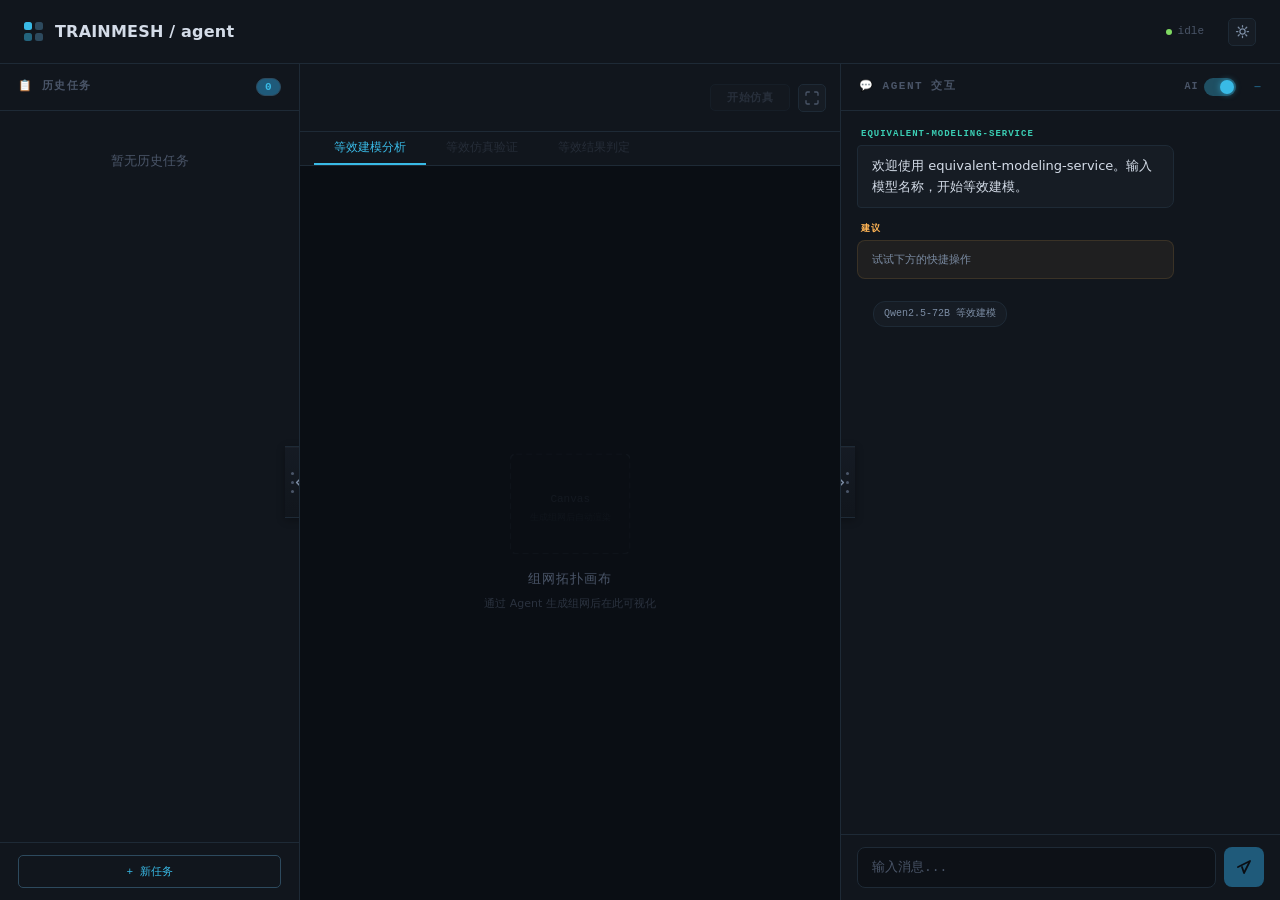
==== commit 380ed7cf: "feat(web): 仿真排队/重试/完成态处理与切换任务标签页复位 - 进度气泡支持 queued（显示排队位次）与 cancelled；重试/失败后再次开始自动带   force_retry，普通" ====
--- a/static/index.html
+++ b/static/index.html
@@ -4476,10 +4476,14 @@
                             method: "POST",
                         },
                     );
-                    if (!triggerResp.ok)
+                    if (!triggerResp.ok) {
+                        var triggerErr = {};
+                        try { triggerErr = await triggerResp.json(); } catch (_) {}
                         throw new Error(
+                            triggerErr.message || triggerErr.error ||
                             "Step2 触发失败 (" + triggerResp.status + ")",
                         );
+                    }
                     // connect SSE stream for line-by-line loading
                     var url =
                         API +
@@ -4501,6 +4505,11 @@
                                 }, 1500);
                             }
                             if (event.type === "error") {
+                                // Step2 流式生成失败/被并发保护拦截（409 转成 SSE error）：
+                                // 必须把后端 message 显示出来，否则用户只看到连接关闭。
+                                setStatus("error");
+                                addMessage("error", event.message || "等效计算失败");
+                                updateWorkflowNode("equiv_calc", "failed");
                                 eventSource.close();
                             }
                         } catch (parseErr) {
@@ -5159,7 +5168,8 @@
                 overlay.querySelector("#sim-retry-cancel").onclick = close;
                 overlay.querySelector("#sim-retry-confirm").onclick = function () {
                     overlay.remove();
-                    startSimulation(getDefaultSimParams());
+                    // 显式 force_retry：旧 task_id 可能已失败/丢失，必须让后端取消并重新下发
+                    startSimulation(getDefaultSimParams(), true);
                 };
                 overlay.addEventListener("click", function (e) {
                     if (e.target === overlay) close();
@@ -6015,7 +6025,9 @@
 
             async function selectHistory(id) {
                 if (id === sessionId) return;
-                if (await restoreSession(id)) {
+                // 切换任务后默认回到「等效建模分析」标签页，不沿用上一个任务的标签页
+                // （历史 bug：从已完成任务的「等效结果判定」页切到未仿真任务，仍停留在结果页）。
+                if (await restoreSession(id, { resetTab: true })) {
                     renderHistory();
                 }
             }
@@ -6051,7 +6063,8 @@
                 return sessionId;
             }
 
-            async function restoreSession(id) {
+            async function restoreSession(id, options) {
+                var opts = options || {};
                 // Close any open parameter overlays from the previous session
                 closeWorkflowParams();
                 closeSimParams();
@@ -6138,15 +6151,35 @@
                     // Sync workflow from session state (may restore formula lines + set _formulaCardReady)
                     syncWorkflowFromSession(data);
 
-                    // Restore active canvas tab BEFORE canvasRebuild to avoid flash
-                    var savedTab = sessionStorage.getItem("activeCanvasTab");
-                    if (savedTab === "simulation" && (meshOriginal || meshEquivalent)) {
-                        document.querySelectorAll(".canvas-tab").forEach(function (t) {
-                            t.classList.toggle("active", t.getAttribute("data-tab") === "simulation");
-                        });
-                        document.querySelectorAll(".canvas-tab-panel").forEach(function (p) {
-                            p.classList.toggle("active", p.id === "tab-panel-simulation");
-                        });
+                    // Restore active canvas tab BEFORE canvasRebuild to avoid flash.
+                    // 切换任务时（opts.resetTab）默认回到「等效建模分析」；页面刷新则沿用
+                    // 上次标签页，但目标标签页必须对当前会话有效（结果页需要对比报告、
+                    // 仿真页需要组网数据），否则回落建模分析 —— 历史 bug：从已完成任务的
+                    // 「等效结果判定」页切到未仿真任务，标签页没有复位，停在空的结果页。
+                    var savedTab = opts.resetTab
+                        ? "modeling"
+                        : sessionStorage.getItem("activeCanvasTab");
+                    var hasReport = !!(data.comparison_report || _comparisonReport);
+                    var hasTopo = !!(
+                        data.original_topology ||
+                        data.equivalent_topology ||
+                        meshOriginal ||
+                        meshEquivalent
+                    );
+                    if (savedTab !== "simulation" && savedTab !== "result") {
+                        savedTab = "modeling";
+                    }
+                    if (savedTab === "result" && !hasReport) savedTab = "modeling";
+                    if (savedTab === "simulation" && !hasTopo) savedTab = "modeling";
+                    _setCanvasTabClasses(savedTab);
+                    // 「开始仿真」按钮只在建模分析页/仿真失败（重试）时显示
+                    var _simBtnEl = document.getElementById("btn-start-sim");
+                    if (_simBtnEl) {
+                        _simBtnEl.style.display =
+                            (savedTab === "modeling" || _simFailed) ? "" : "none";
+                    }
+
+                    if (savedTab === "simulation") {
                         _showActualData = true;
                         requestAnimationFrame(function () {
                             requestAnimationFrame(function () {
@@ -6154,21 +6187,21 @@
                                 _renderSimResults();
                             });
                         });
-                    } else if (savedTab === "result" && _comparisonReport) {
-                        document.querySelectorAll(".canvas-tab").forEach(function (t) {
-                            t.classList.toggle("active", t.getAttribute("data-tab") === "result");
-                        });
-                        document.querySelectorAll(".canvas-tab-panel").forEach(function (p) {
-                            p.classList.toggle("active", p.id === "tab-panel-result");
-                        });
+                    } else if (savedTab === "result") {
                         requestAnimationFrame(function () {
                             _renderResultPanel();
                         });
                     } else if (meshOriginal || meshEquivalent) {
+                        // 「等效建模分析」
+                        _showActualData = false;
+                        window._renderMode = null;
                         canvasRebuild();
+                        if (typeof canvasRecenter === "function") canvasRecenter();
                     } else {
                         // Restored an empty session — clear canvas & chat to avoid
                         // showing stale content from the previously viewed session.
+                        _showActualData = false;
+                        window._renderMode = null;
                         d3.select("#canvas-section").selectAll("svg").remove();
                         document.getElementById("canvas-section").style.display = "none";
                         var mct = document.getElementById("mesh-config-toolbar");
@@ -6848,10 +6881,9 @@
                 }
             }
 
-            function switchCanvasTab(tabName) {
-                // 引导只针对「等效建模分析」的空画布，切到其他页签即收起
-                if (tabName !== "modeling") hideStartGuide();
-                // Persist active tab across refreshes
+            // 只切标签页 DOM/存储，不触发布局与重绘。
+            // restoreSession 里必须先摆正标签页再重建画布，否则会闪到上一个任务的标签页。
+            function _setCanvasTabClasses(tabName) {
                 try { sessionStorage.setItem("activeCanvasTab", tabName); } catch (e) {}
                 document.querySelectorAll(".canvas-tab").forEach(function (t) {
                     t.classList.toggle("active", t.getAttribute("data-tab") === tabName);
@@ -6859,6 +6891,13 @@
                 document.querySelectorAll(".canvas-tab-panel").forEach(function (p) {
                     p.classList.toggle("active", p.id === "tab-panel-" + tabName);
                 });
+            }
+
+            function switchCanvasTab(tabName) {
+                // 引导只针对「等效建模分析」的空画布，切到其他页签即收起
+                if (tabName !== "modeling") hideStartGuide();
+                // Persist active tab across refreshes
+                _setCanvasTabClasses(tabName);
 
                 // Render AFTER panel switch — double RAF ensures browser
                 // completes full layout reflow before measuring dimensions.
@@ -8410,9 +8449,14 @@
                 }
             }
 
-            async function startSimulation(simParams) {
+            async function startSimulation(simParams, forceRetryArg) {
                 var btn = document.getElementById("btn-start-sim");
                 if (!btn || btn.disabled) return;
+
+                // 重试语义：只有显式 force（重试按钮）或当前处于失败态时才让后端
+                // 「取消旧任务 + 清空旧 task_id 重新下发」。普通首次启动必须为 false，
+                // 否则会把并发/重复点击变成「取消再重发」，反而制造孤儿任务。
+                var forceRetry = forceRetryArg === true || _simFailed === true;
 
                 // 记住提交时的会话：提交是异步的，期间用户可能点「+新任务」或切历史会话，
                 // 返回后不能再把旧会话的仿真状态/气泡写进新会话。
@@ -8445,6 +8489,7 @@
                 var body = {};
                 var params = simParams || getDefaultSimParams();
                 body.simulation_params = params;
+                if (forceRetry) body.force_retry = true;
 
                 try {
                     var resp = await fetch(
@@ -8458,11 +8503,29 @@
 
                     if (!resp.ok) {
                         if (submitSessionId !== sessionId) return;
+                        var errBody = {};
+                        try { errBody = await resp.json(); } catch (_) {}
+                        // 背压（队列满 429）/ 同任务长操作（409）：这不是任务失败，
+                        // 不能把工作流节点标成 failed；提示稍后重试，按钮保持可点。
+                        if (resp.status === 429 || resp.status === 409) {
+                            var busyMsg = errBody.message || (resp.status === 429
+                                ? "系统繁忙：仿真队列已满，请稍后重试"
+                                : "该任务有正在进行的操作，请稍后再试");
+                            _finishSimTaskBubbles("failed", "未提交（稍后重试）");
+                            addMessage("system", "⏳ " + busyMsg);
+                            setStatus("等待重试");
+                            _simStarted = false;
+                            window._simStarted = false;
+                            btn.textContent = "开始仿真";
+                            btn.disabled = false;
+                            btn.classList.remove("sim-done", "sim-retry");
+                            checkSimReady();
+                            return;
+                        }
                         var errMsg = "仿真任务失败: HTTP " + resp.status;
-                        try {
-                            var errBody = await resp.json();
-                            if (errBody.error) errMsg = "仿真任务失败: " + errBody.error;
-                        } catch (_) {}
+                        if (errBody.error) {
+                            errMsg = "仿真任务失败: " + (errBody.message || errBody.error);
+                        }
                         _finishSimTaskBubbles("failed", "提交失败");
                         addMessage("error", errMsg);
                         updateWorkflowNode("simulation", "failed");
@@ -8631,8 +8694,10 @@
             }
 
             var _SIM_STATUS_TEXT = {
+                queued: "排队中，等待空闲仿真槽位…",
                 submitted: "已提交，等待调度…",
                 running: "运行中",
+                cancelled: "已取消",
                 unavailable: "任务查询不到（重试中）",
                 unknown: "任务状态未知（重试中）",
                 poll_error: "状态查询失败（重试中）",
@@ -8690,40 +8755,50 @@
             }
 
             // 原地渲染：只改宽度和文字，不重建节点、不走 markdown。返回后不再产生新消息。
-            function _renderSimTaskProgress(entry, progress, status) {
+            // queuePosition：MCP 调度器排队位次（1-based），仅 status==="queued" 时有效。
+            function _renderSimTaskProgress(entry, progress, status, queuePosition) {
                 if (!entry || !entry.bubble) return;
                 status = status || "";
 
                 var done = status === "completed";
                 var failed = status === "failed" || status === "error";
+                var cancelled = status === "cancelled";
+                var queued = status === "queued";
                 var degraded = (status === "unavailable" || status === "unknown" ||
                                 status === "poll_error");
 
                 var pct = (typeof progress === "number" && progress >= 0)
                     ? Math.round(Math.min(progress, 100)) : null;
-                if (degraded && (pct === null || pct <= 0)) {
-                    pct = entry.lastPct;      // 降级帧不要把手上的进度打回 0
+                if ((degraded || queued) && (pct === null || pct <= 0)) {
+                    pct = entry.lastPct;      // 降级/排队帧不要把手上的进度打回 0
                 } else if (pct !== null) {
                     entry.lastPct = pct;
                 }
                 if (done) { pct = 100; entry.lastPct = 100; }
 
-                var key = String(pct) + "|" + status;
+                var qp = (typeof queuePosition === "number") ? queuePosition : null;
+                var key = String(pct) + "|" + status + "|" + (qp === null ? "" : qp);
                 if (entry.lastKey === key) return;   // 同一状态重复帧不写 DOM
                 entry.lastKey = key;
 
-                var finishing = !done && !failed && pct !== null && pct >= 90;
+                var finishing = !done && !failed && !queued && pct !== null && pct >= 90;
                 entry.bubble.classList.toggle("done", done);
-                entry.bubble.classList.toggle("failed", failed);
-                entry.bubble.classList.toggle("pending", !done && !failed && pct === null);
+                entry.bubble.classList.toggle("failed", failed || cancelled);
+                entry.bubble.classList.toggle("pending", !done && !failed && !cancelled && (pct === null || queued));
                 entry.bubble.classList.toggle("finishing", finishing);
 
-                entry.pctEl.textContent = (pct === null) ? (failed ? "—" : "…") : (pct + "%");
+                entry.pctEl.textContent = (pct === null) ? (failed || cancelled ? "—" : "…") : (pct + "%");
                 entry.fillEl.style.width = (pct === null) ? "0%" : (pct + "%");
                 if (entry.titleEl) entry.titleEl.textContent = _simTaskTitle(entry.side, status);
 
                 if (done) entry.statusEl.textContent = "已完成";
                 else if (failed) entry.statusEl.textContent = "失败";
+                else if (cancelled) entry.statusEl.textContent = "已取消";
+                else if (queued) {
+                    entry.statusEl.textContent = (qp !== null && qp > 0)
+                        ? "排队中（前面还有 " + (qp - 1) + " 个任务）"
+                        : "排队中，等待空闲仿真槽位…";
+                }
                 else if (finishing) entry.statusEl.textContent = "收尾中…";
                 else entry.statusEl.textContent = _SIM_STATUS_TEXT[status] || "运行中";
             }
@@ -8750,12 +8825,12 @@
                 return entry;
             }
 
-            function _upsertSimTaskMessage(taskId, side, progress, status) {
+            function _upsertSimTaskMessage(taskId, side, progress, status, queuePosition) {
                 // 没有 task_id 或已经切到新任务（sessionId 为空）时不要再建气泡
                 if (!taskId || !sessionId) return;
                 var stick = _simChatNearBottom();
                 var entry = _simTaskEntry(taskId, side);
-                _renderSimTaskProgress(entry, progress, status);
+                _renderSimTaskProgress(entry, progress, status, queuePosition);
                 var c = document.getElementById("chat-messages");
                 if (stick && c) c.scrollTop = c.scrollHeight;
             }
@@ -8860,7 +8935,7 @@
 
                     if (msg.type === "status") {
                         // 原地更新对应的任务气泡（不再每帧新增消息）
-                        _upsertSimTaskMessage(msg.task_id, sides[msg.task_id], msg.progress, msg.status);
+                        _upsertSimTaskMessage(msg.task_id, sides[msg.task_id], msg.progress, msg.status, msg.queue_position);
                     } else if (msg.type === "complete") {
                         completedTasks[msg.task_id] = true;
                         _upsertSimTaskMessage(msg.task_id, sides[msg.task_id], 100, "completed");
@@ -8901,30 +8976,54 @@
             }
 
             function _onSimulationAllComplete() {
+                // 幂等：多标签/重连/轮询都可能重复触发完成回调，已完成的会话不再重放
+                // （后端对已完成会话也直接返回缓存，避免重复拉全量卡结果）。
+                if (_simCompleted) return;
                 _closeSimSocket();
+                var reqSessionId = sessionId;
                 // Re-call run-simulation: backend finds existing task_ids, skips execute_task,
                 // calls card_detail to fetch real MCP results, builds comparison, persists to DB.
                 fetch(API + "/session/" + sessionId + "/run-simulation", { method: "POST", headers: { "Content-Type": "application/json" }, body: "{}" })
                     .then(function (r) {
+                        // 终态同步遇到「同任务长操作（409）」或「队列满（429）」：
+                        // 属于暂时性繁忙，不能当作失败丢掉完成态，稍后自动重试。
+                        if (r.status === 409 || r.status === 429) {
+                            var busyErr = new Error("busy");
+                            busyErr.retryable = true;
+                            throw busyErr;
+                        }
                         if (!r.ok) throw new Error("HTTP " + r.status);
                         return r.json();
                     })
                     .then(function (data) {
+                        // 请求期间切换了会话：丢弃，不能把旧会话结果写进新会话
+                        if (reqSessionId !== sessionId) return;
                         var results = data.results || {};
+                        var comparison = results.comparison || null;
+                        var step = data.step || "";
+                        // MCP 报 completed 但结果文件尚未落齐（竞态）：后端仍是 simulating，
+                        // 此时不能假装「验证完成」——保持气泡 + 自动轮询重试。
+                        if (!comparison && step !== "completed") {
+                            _noteAllSimTaskBubbles("结果同步中，稍后自动重试…");
+                            _pollSimulationResults();
+                            return;
+                        }
                         _simCompleted = true;
                         window._simCompleted = true;
-                        _comparisonReport = results.comparison || null;
+                        _comparisonReport = comparison;
                         setStatus("验证完成");
                         updateWorkflowNode("simulation", "completed");
                         _finishSimTaskBubbles("completed");
-                        if (results.comparison) {
-                            if (results.comparison.is_equivalent === false) {
+                        if (comparison) {
+                            if (comparison.is_equivalent === false) {
                                 updateWorkflowNode("comparison", "failed");
                                 addMessage("system", "⚠️ 仿真完成，等效性对比存在差异，请检查");
                             } else {
                                 updateWorkflowNode("comparison", "completed");
                                 addMessage("system", "✅ 仿真验证已通过，等效性对比一致");
                             }
+                        } else {
+                            addMessage("system", "⚠️ 仿真完成但暂未取到对比报告，请稍后刷新或重试");
                         }
                         // Populate real card data from MCP
                         if (results.original && results.original.cards) {
@@ -8943,6 +9042,16 @@
                         }
                     })
                     .catch(function (e) {
+                        if (reqSessionId !== sessionId) return;
+                        if (e.retryable) {
+                            _noteAllSimTaskBubbles("任务繁忙，3 秒后自动同步结果…");
+                            setTimeout(function () {
+                                if (reqSessionId === sessionId && !_simCompleted && !_simFailed) {
+                                    _onSimulationAllComplete();
+                                }
+                            }, 3000);
+                            return;
+                        }
                         addMessage("error", "获取仿真结果失败: " + e.message);
                         _onSimulationFailed(e.message);
                     });
